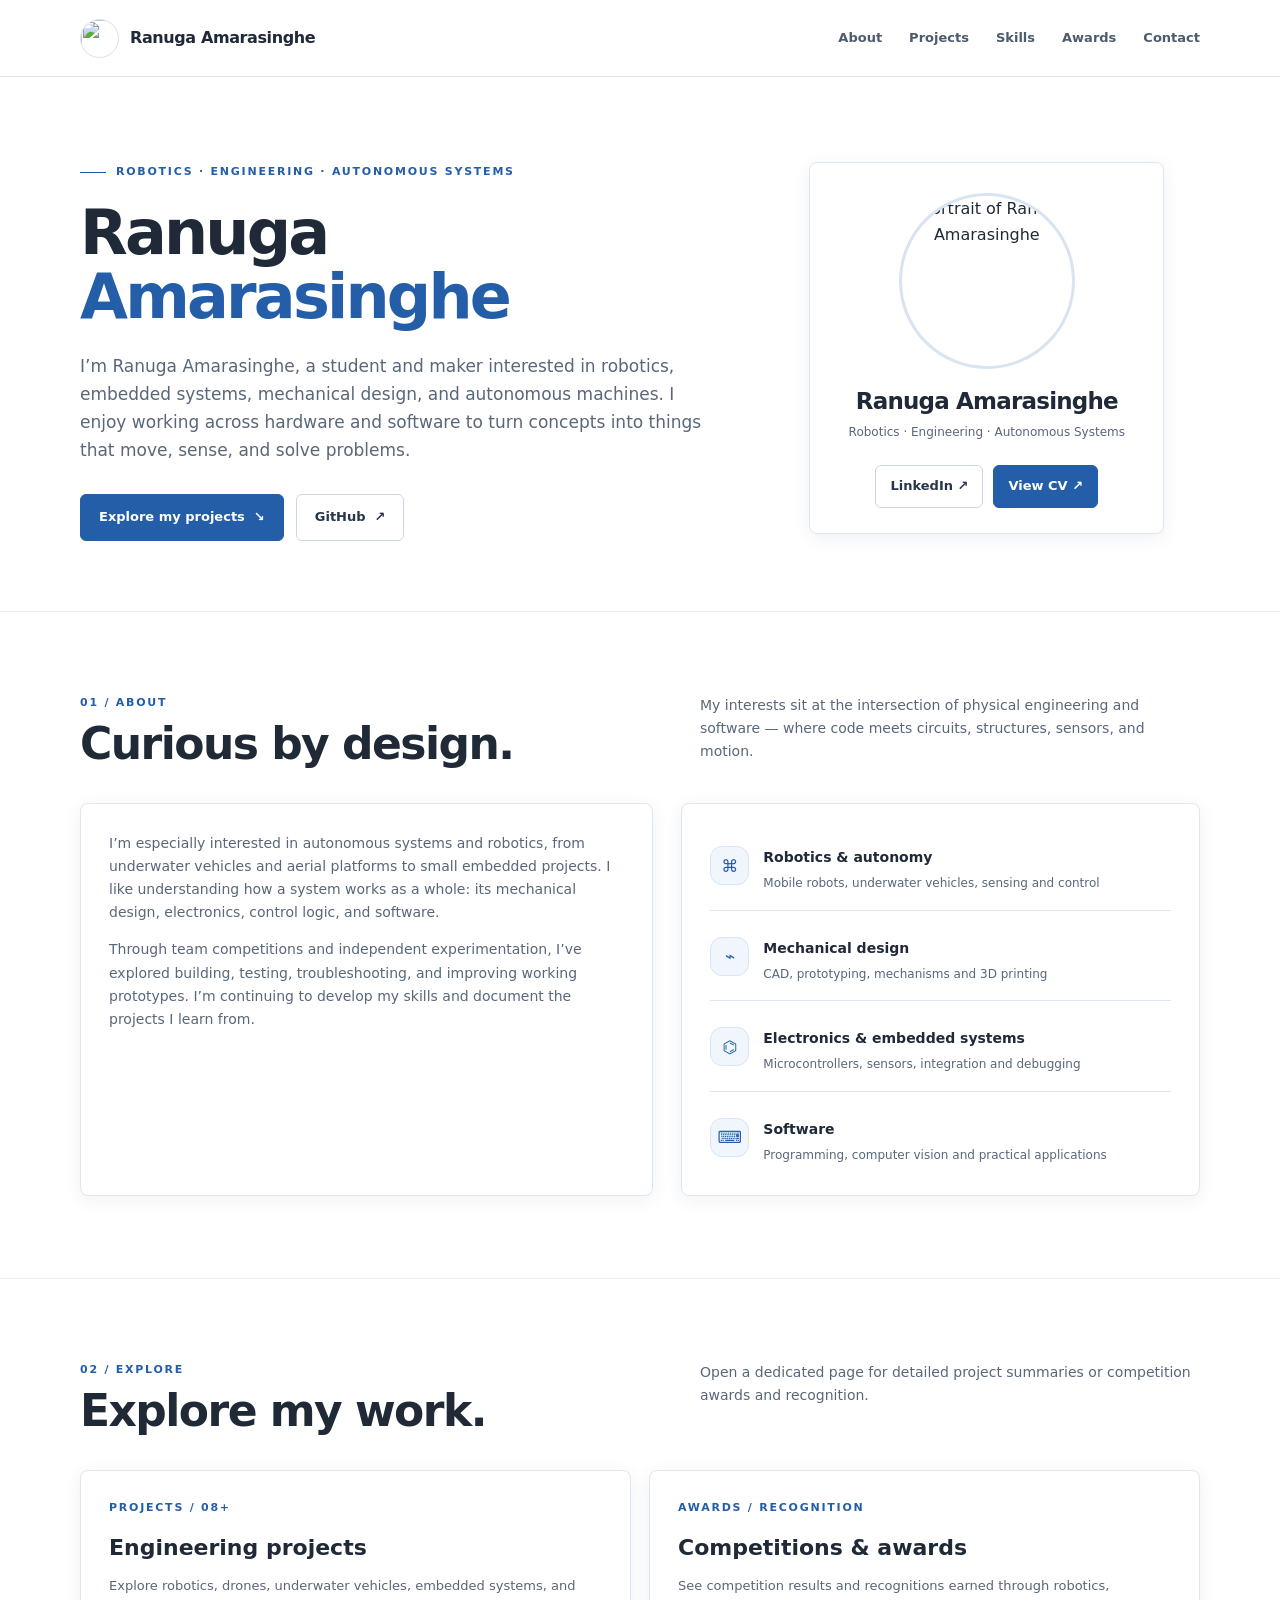
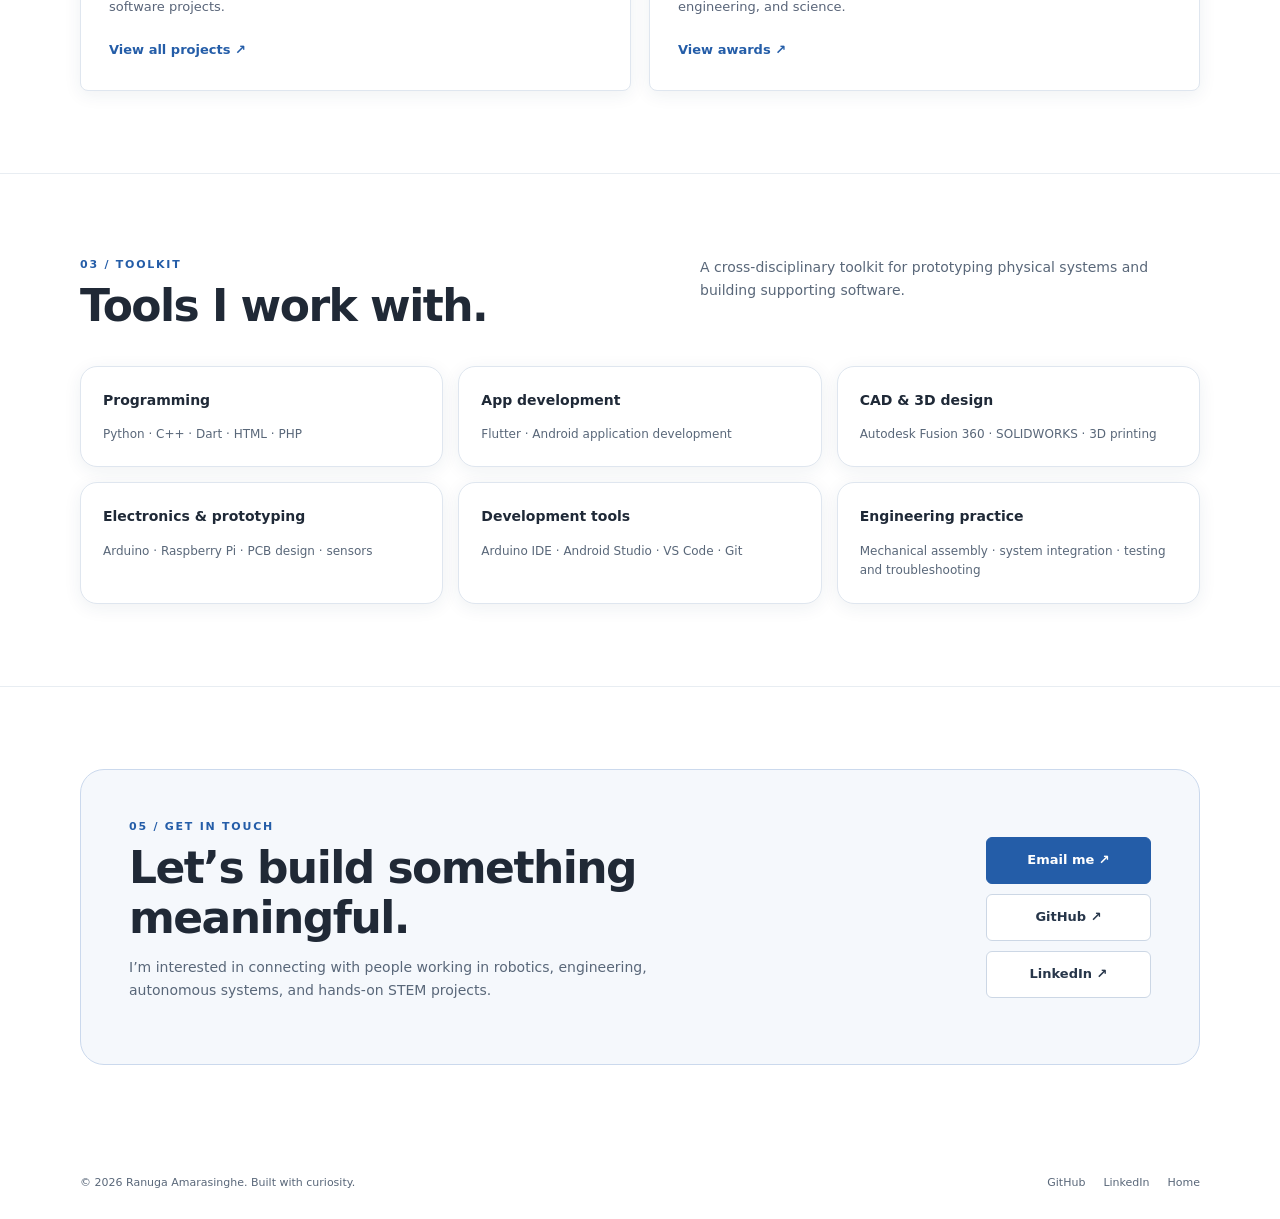
==== index.html @ 6c0a8458 "Add files via upload" ====
<!DOCTYPE html>
<html lang="en">
<head>
  <meta charset="UTF-8" />
  <meta name="viewport" content="width=device-width, initial-scale=1.0" />
  <meta name="theme-color" content="#07111f" />
  <meta name="description" content="Ranuga Amarasinghe — robotics, engineering, and autonomous systems projects." />
  <title>Ranuga Amarasinghe | Robotics & Engineering</title>
  <style>
    :root {
      --bg: #07111f;
      --bg-soft: #0b1728;
      --panel: rgba(15, 30, 49, .78);
      --panel-solid: #0e1c2f;
      --text: #eef5ff;
      --muted: #a6b7cc;
      --line: rgba(173, 203, 232, .15);
      --accent: #54e1c1;
      --accent-2: #83b7ff;
      --max: 1120px;
      --radius: 22px;
      --shadow: 0 22px 70px rgba(0,0,0,.24);
    }
    * { box-sizing: border-box; }
    html { scroll-behavior: smooth; scroll-padding-top: 88px; }
    body {
      margin: 0; color: var(--text); background:
        radial-gradient(ellipse at 82% 5%, rgba(45, 129, 151, .17), transparent 36rem),
        radial-gradient(ellipse at 4% 28%, rgba(53, 93, 161, .13), transparent 32rem), var(--bg);
      font-family: Inter, ui-sans-serif, system-ui, -apple-system, BlinkMacSystemFont, "Segoe UI", sans-serif;
      line-height: 1.65; -webkit-font-smoothing: antialiased;
    }
    a { color: inherit; text-decoration: none; }
    button { font: inherit; }
    .container { width: min(var(--max), calc(100% - 40px)); margin-inline: auto; }
    .skip-link { position: absolute; left: -999px; top: 10px; z-index: 100; background: var(--accent); color: #04121a; padding: 10px 14px; border-radius: 8px; }
    .skip-link:focus { left: 10px; }
    .site-header { position: sticky; top: 0; z-index: 50; background: rgba(7, 17, 31, .82); backdrop-filter: blur(18px); border-bottom: 1px solid var(--line); }
    .nav { min-height: 76px; display: flex; align-items: center; justify-content: space-between; gap: 24px; }
    .brand { display: inline-flex; align-items: center; gap: 11px; font-weight: 760; letter-spacing: -.025em; white-space: nowrap; }
    .brand-mark { display: grid; place-items: center; width: 39px; height: 39px; border: 1px solid rgba(84,225,193,.55); border-radius: 12px; color: var(--accent); font-size: 13px; letter-spacing: -.06em; background: rgba(84,225,193,.07); }
    .brand-photo { width: 39px; height: 39px; object-fit: cover; border-radius: 50%; border: 1px solid rgba(84,225,193,.55); }
    .nav-links { display: flex; align-items: center; gap: 27px; color: var(--muted); font-size: 13px; font-weight: 650; }
    .nav-links a { transition: color .2s ease; }
    .nav-links a:hover, .nav-links a:focus-visible { color: var(--accent); }
    .nav-toggle { display: none; color: var(--text); background: transparent; border: 1px solid var(--line); border-radius: 10px; padding: 8px 11px; cursor: pointer; }
    .hero { padding: 100px 0 82px; min-height: 590px; display: flex; align-items: center; }
    .hero-grid { display: grid; grid-template-columns: minmax(0, 1.2fr) minmax(280px, .8fr); gap: 70px; align-items: center; }
    .eyebrow { display: inline-flex; align-items: center; gap: 10px; color: var(--accent); text-transform: uppercase; letter-spacing: .16em; font-size: 11px; font-weight: 800; }
    .eyebrow::before { content: ""; width: 26px; height: 1px; background: currentColor; }
    h1 { margin: 19px 0 22px; max-width: 760px; font-size: clamp(42px, 6.2vw, 76px); line-height: 1.04; letter-spacing: -.065em; font-weight: 790; }
    .gradient-text { color: var(--accent); }
    .hero-copy { max-width: 630px; color: var(--muted); font-size: clamp(16px, 1.7vw, 19px); }
    .hero-actions { display: flex; flex-wrap: wrap; gap: 12px; margin-top: 30px; }
    .button { display: inline-flex; align-items: center; justify-content: center; gap: 9px; min-height: 47px; padding: 0 18px; border-radius: 12px; border: 1px solid var(--line); font-size: 13px; font-weight: 750; transition: transform .2s ease, border-color .2s ease, background .2s ease; }
    .button:hover { transform: translateY(-2px); border-color: rgba(84,225,193,.6); }
    .button-primary { color: #04151a; background: var(--accent); border-color: var(--accent); }
    .button-secondary { background: rgba(255,255,255,.025); color: var(--text); }
    .hero-visual { position: relative; min-height: 350px; display: grid; place-items: center; }
    .orbital { position: relative; width: min(100%, 355px); aspect-ratio: 1; border-radius: 50%; border: 1px solid rgba(131,183,255,.24); background: radial-gradient(circle at center, rgba(84,225,193,.12), rgba(12,28,46,.3) 52%, transparent 70%); }
    .orbital::before, .orbital::after { content: ""; position: absolute; inset: 12%; border: 1px dashed rgba(84,225,193,.28); border-radius: 50%; transform: rotate(-32deg) scaleX(.68); }
    .orbital::after { inset: 2%; transform: rotate(54deg) scaleX(.72); border-color: rgba(131,183,255,.25); }
    .orbital-core { position: absolute; inset: 27%; display: grid; place-items: center; border: 1px solid rgba(84,225,193,.45); border-radius: 28%; transform: rotate(45deg); background: linear-gradient(145deg, rgba(84,225,193,.13), rgba(131,183,255,.08)); box-shadow: 0 0 70px rgba(84,225,193,.1), inset 0 0 35px rgba(84,225,193,.06); }
    .orbital-core span { transform: rotate(-45deg); color: var(--accent); font-size: clamp(42px, 5vw, 64px); font-weight: 850; letter-spacing: -.09em; }
    .orbit-dot { position: absolute; width: 10px; height: 10px; border-radius: 50%; background: var(--accent); box-shadow: 0 0 18px rgba(84,225,193,.8); }
    .dot-one { top: 17%; right: 20%; } .dot-two { bottom: 19%; left: 13%; width: 7px; height: 7px; background: var(--accent-2); }
    .visual-label { position: absolute; bottom: 0; right: 0; padding: 12px 15px; border: 1px solid var(--line); border-radius: 14px; background: rgba(10,24,40,.88); color: var(--muted); font-size: 11px; letter-spacing: .09em; text-transform: uppercase; }
    .visual-label strong { color: var(--text); display: block; font-size: 13px; letter-spacing: 0; text-transform: none; }
    .section { padding: 82px 0; border-top: 1px solid var(--line); }
    .section-heading { display: flex; justify-content: space-between; align-items: end; gap: 28px; margin-bottom: 35px; }
    .section-kicker { color: var(--accent); text-transform: uppercase; font-size: 11px; font-weight: 800; letter-spacing: .16em; }
    h2 { margin: 7px 0 0; font-size: clamp(30px, 4vw, 44px); line-height: 1.12; letter-spacing: -.045em; }
    .section-intro { max-width: 500px; margin: 0; color: var(--muted); font-size: 14px; }
    .about-grid { display: grid; grid-template-columns: 1.05fr .95fr; gap: 28px; }
    .panel { padding: 28px; border: 1px solid var(--line); border-radius: var(--radius); background: linear-gradient(145deg, rgba(18,35,56,.83), rgba(10,23,39,.72)); box-shadow: var(--shadow); }
    .panel p { margin: 0 0 14px; color: var(--muted); font-size: 14px; }
    .panel p:last-child { margin-bottom: 0; }
    .focus-list { display: grid; gap: 12px; }
    .focus-item { display: flex; gap: 14px; align-items: flex-start; padding: 14px 0; border-bottom: 1px solid var(--line); }
    .focus-item:last-child { border-bottom: 0; padding-bottom: 0; }
    .focus-icon { display: grid; place-items: center; flex: 0 0 39px; height: 39px; border-radius: 12px; background: rgba(84,225,193,.09); border: 1px solid rgba(84,225,193,.2); color: var(--accent); font-size: 17px; }
    .focus-item strong { display: block; font-size: 14px; }
    .focus-item span { color: var(--muted); font-size: 12px; }
    .project-grid { display: grid; grid-template-columns: repeat(2, minmax(0, 1fr)); gap: 18px; }
    .project-card { min-height: 255px; display: flex; flex-direction: column; padding: 25px; border: 1px solid var(--line); border-radius: 19px; background: linear-gradient(145deg, rgba(17,34,54,.9), rgba(10,22,37,.8)); transition: transform .22s ease, border-color .22s ease; }
    .project-card:hover { transform: translateY(-4px); border-color: rgba(84,225,193,.42); }
    .project-top { display: flex; justify-content: space-between; gap: 12px; align-items: center; margin-bottom: 22px; }
    .project-index { color: var(--accent); font: 700 11px ui-monospace, SFMono-Regular, Consolas, monospace; letter-spacing: .08em; }
    .project-type { padding: 5px 9px; border-radius: 999px; color: var(--muted); background: rgba(255,255,255,.04); border: 1px solid var(--line); font-size: 10px; }
    .project-card h3 { margin: 0 0 9px; font-size: 19px; letter-spacing: -.025em; }
    .project-card p { margin: 0; color: var(--muted); font-size: 13px; }
    .tags { display: flex; flex-wrap: wrap; gap: 7px; margin-top: auto; padding-top: 20px; }
    .tag { padding: 5px 8px; border-radius: 7px; border: 1px solid rgba(131,183,255,.16); color: #b9d5f7; background: rgba(131,183,255,.05); font-size: 10px; }
    .note { margin-top: 20px; color: var(--muted); font-size: 12px; }
    .skills-grid { display: grid; grid-template-columns: repeat(3, minmax(0, 1fr)); gap: 15px; }
    .skill-card { padding: 22px; border: 1px solid var(--line); border-radius: 17px; background: rgba(13,28,46,.65); }
    .skill-card h3 { margin: 0 0 13px; font-size: 14px; }
    .skill-card p { margin: 0; color: var(--muted); font-size: 12px; }
    .milestone-grid { display: grid; grid-template-columns: repeat(2, minmax(0, 1fr)); gap: 14px; }
    .milestone { padding: 20px 22px; border-left: 2px solid var(--accent); border-radius: 0 13px 13px 0; background: rgba(14,29,47,.75); }
    .milestone strong { display: block; font-size: 14px; }
    .milestone span { display: block; margin-top: 5px; color: var(--muted); font-size: 12px; }
    .contact-panel { display: flex; justify-content: space-between; align-items: center; gap: 35px; padding: clamp(26px, 5vw, 48px); border: 1px solid rgba(84,225,193,.28); border-radius: 24px; background: radial-gradient(ellipse at 100% 0%, rgba(84,225,193,.12), transparent 55%), rgba(13,29,47,.8); }
    .contact-panel h2 { max-width: 560px; }
    .contact-panel p { color: var(--muted); max-width: 530px; font-size: 14px; }
    .contact-actions { display: flex; flex-direction: column; gap: 10px; min-width: 165px; }
    footer { padding: 27px 0; color: var(--muted); font-size: 11px; }
    .footer-inner { display: flex; justify-content: space-between; align-items: center; gap: 16px; }
    .footer-links { display: flex; gap: 18px; }
    .footer-links a:hover { color: var(--accent); }
    :focus-visible { outline: 2px solid var(--accent); outline-offset: 4px; }
    @media (max-width: 820px) {
      .hero { padding: 70px 0 60px; }
      .hero-grid { grid-template-columns: 1fr; gap: 30px; }
      .hero-visual { min-height: 290px; }
      .profile-card { width: min(100%, 355px); }
      .about-grid { grid-template-columns: 1fr; }
      .skills-grid { grid-template-columns: repeat(2, minmax(0, 1fr)); }
      .section-heading { align-items: start; flex-direction: column; }
      .contact-panel { align-items: flex-start; flex-direction: column; }
      .contact-actions { flex-direction: row; flex-wrap: wrap; }
    }
    @media (max-width: 620px) {
      .container { width: min(var(--max), calc(100% - 30px)); }
      .nav { min-height: 68px; }
      .nav-toggle { display: inline-flex; }
      .nav-links { display: none; position: absolute; top: 68px; left: 0; right: 0; padding: 18px 22px 22px; background: #091525; border-bottom: 1px solid var(--line); flex-direction: column; align-items: stretch; gap: 0; }
      .nav-links.open { display: flex; }
      .nav-links a { padding: 12px 0; border-bottom: 1px solid var(--line); }
      .nav-links a:last-child { border-bottom: 0; }
      .hero { min-height: auto; padding: 62px 0 55px; }
      h1 { font-size: clamp(40px, 12vw, 59px); }
      .hero-visual { min-height: 260px; }
      .profile-photo { width: 150px; height: 150px; }
      .section { padding: 61px 0; }
      .project-grid, .milestone-grid, .skills-grid { grid-template-columns: 1fr; }
      .project-card { min-height: 230px; }
      .panel { padding: 22px; }
      .footer-inner { align-items: flex-start; flex-direction: column; }
    }
    @media (prefers-reduced-motion: reduce) { html { scroll-behavior: auto; } *, *::before, *::after { transition-duration: .01ms !important; animation-duration: .01ms !important; } }
  
    .feature-links { display:grid; grid-template-columns:repeat(2,minmax(0,1fr)); gap:18px; }
    .feature-link { display:block; padding:28px; border:1px solid var(--line); border-radius:19px; background:linear-gradient(145deg,rgba(17,34,54,.9),rgba(10,22,37,.8)); transition:transform .2s,border-color .2s; }
    .feature-link:hover { transform:translateY(-4px); border-color:rgba(84,225,193,.5); }
    .feature-link .section-kicker { display:block; margin-bottom:12px; }
    .feature-link h3 { margin:0 0 9px; font-size:22px; } .feature-link p { margin:0 0 18px; color:var(--muted); font-size:13px; }
    .text-link { color:var(--accent); font-size:13px; font-weight:750; }
    @media(max-width:620px) { .feature-links {grid-template-columns:1fr;} }
    .profile-card { width: min(100%, 355px); padding: 30px 26px 25px; text-align: center; border: 1px solid var(--line); border-radius: 26px; background: linear-gradient(145deg, rgba(17,34,54,.92), rgba(10,22,37,.86)); box-shadow: var(--shadow); }
    .profile-photo { display: block; width: 176px; height: 176px; margin: 0 auto 20px; border-radius: 50%; object-fit: cover; object-position: center; border: 3px solid rgba(84,225,193,.75); box-shadow: 0 0 0 8px rgba(84,225,193,.07), 0 15px 40px rgba(0,0,0,.25); }
    .profile-card h2 { margin: 0; font-size: 23px; letter-spacing: -.035em; }
    .profile-role { margin: 8px 0 22px; color: var(--muted); font-size: 12px; }
    .profile-links { display: flex; flex-wrap: wrap; justify-content: center; gap: 10px; }
    .profile-links .button { min-height: 43px; padding: 0 14px; }
    .profile-hint { margin: 17px 0 0; color: var(--muted); font-size: 10px; }
  
    /* Clean academic portfolio styling */
    :root { --bg:#ffffff; --bg-soft:#f7f9fc; --panel:#ffffff; --panel-solid:#ffffff; --text:#202936; --muted:#596579; --line:#e2e7ee; --accent:#1769aa; --accent-2:#3978b8; --radius:8px; --shadow:0 5px 22px rgba(24,42,66,.06); }
    body { background:#fff; color:var(--text); }
    .site-header { background:rgba(255,255,255,.96); border-bottom:1px solid #e7ebf0; backdrop-filter:blur(10px); }
    .brand { color:#172333; }
    .brand-photo { border:1px solid #d5dce5; }
    .nav-links { color:#465266; }
    .nav-links a:hover,.nav-links a:focus-visible { color:var(--accent); }
    .nav-toggle { color:var(--text); border-color:var(--line); }
    .hero { min-height:0; padding:78px 0 70px; }
    .hero-grid { gap:54px; }
    .eyebrow,.section-kicker { color:var(--accent); }
    h1 { font-size:clamp(38px,5.2vw,62px); letter-spacing:-.045em; font-weight:760; }
    .gradient-text { color:#1769aa; }
    .hero-copy { color:#4f5d70; font-size:17px; }
    .button { border-radius:5px; font-weight:650; }
    .button-primary { background:#1769aa; color:#fff; border-color:#1769aa; }
    .button-secondary { color:#253348; background:#fff; border-color:#d5dce5; }
    .button:hover { border-color:#1769aa; }
    .profile-card { background:#fff; border:1px solid #e0e6ee; border-radius:8px; box-shadow:0 8px 30px rgba(24,42,66,.08); }
    .profile-photo { border:3px solid #e5edf5; box-shadow:none; }
    .profile-card h2 { color:#202936; }
    .profile-role,.profile-hint { color:#596579; }
    .section { border-top:1px solid #e8edf2; }
    .section-heading { align-items:flex-start; }
    h2 { color:#202936; letter-spacing:-.035em; }
    .section-intro,.panel p { color:#596579; }
    .panel,.feature-link { background:#fff; border:1px solid #e1e7ef; border-radius:8px; box-shadow:none; }
    .focus-item { border-color:#e8edf2; }
    .feature-link:hover { border-color:#8eb4d8; }
    .feature-link h3 { color:#202936; }
    .feature-link p { color:#596579; }
    .text-link { color:#1769aa; }
    .award-item { background:#f8fafc; border-left-color:#1769aa; border-radius:0 6px 6px 0; }
    .award-item h3 { color:#202936; }
    .award-item p { color:#596579; }
    .site-footer, footer { color:#596579; }
    @media(max-width:760px) { .hero { padding:55px 0 48px; } .hero-grid { gap:30px; } }

      /* Unified colour palette: white, slate, and restrained academic blue */
    :root {
      --bg: #ffffff; --bg-soft: #f5f8fc; --panel: #ffffff; --panel-solid: #ffffff;
      --text: #1f2937; --muted: #596779; --line: #dfe6ef;
      --accent: #245da8; --accent-2: #6b8fc7; --radius: 10px;
      --shadow: 0 4px 18px rgba(27, 54, 91, 0.07);
    }
    body { background: #ffffff; color: var(--text); }
    .site-header { background: rgba(255,255,255,.97); border-bottom: 1px solid var(--line); }
    .brand, .profile-card h2 { color: #1f2937; }
    .brand-mark { color: var(--accent); border-color: #b9cce7; background: #f2f6fc; }
    .brand-photo { border-color: #d7e1ef; }
    .nav-links { color: #4d5b6e; }
    .nav-links a:hover, .nav-links a:focus-visible, .footer-links a:hover, .text-link { color: var(--accent); }
    .nav-toggle { color: var(--text); border-color: var(--line); }
    .eyebrow, .section-kicker, .project-index { color: var(--accent); }
    .gradient-text { color: var(--accent); }
    .hero-copy, .section-intro, .panel p, .project-card p, .skill-card p, .milestone span, .contact-panel p, .profile-role, .profile-hint, footer, .note { color: var(--muted); }
    .button { border-radius: 6px; }
    .button-primary { color: #fff; background: var(--accent); border-color: var(--accent); }
    .button-secondary { color: #27364a; background: #fff; border-color: #ccd7e5; }
    .button:hover { border-color: var(--accent); }
    .panel, .project-card, .feature-link, .profile-card, .skill-card { background: #fff; border-color: var(--line); box-shadow: var(--shadow); }
    .project-card:hover, .feature-link:hover { border-color: #9eb8dc; }
    .project-type { color: #4f5f73; background: #f5f8fc; border-color: #dfe6ef; }
    .tag { color: #315b91; background: #f1f6fd; border-color: #d8e5f5; }
    .focus-icon { color: var(--accent); background: #f1f6fd; border-color: #d8e5f5; }
    .focus-item { border-color: var(--line); }
    .milestone { border-left-color: var(--accent); background: #f5f8fc; }
    .contact-panel { border-color: #cbd9ed; background: #f5f8fc; }
    .orbital { border-color: #d5e0ef; background: radial-gradient(circle at center, #eaf1fb, #f8fafd 56%, transparent 72%); }
    .orbital::before { border-color: #b9cce7; }
    .orbital::after { border-color: #d0dced; }
    .orbital-core { border-color: #9fb9df; background: linear-gradient(145deg, #e5eefb, #f5f8fd); box-shadow: 0 0 35px rgba(36,93,168,.08), inset 0 0 20px rgba(36,93,168,.04); }
    .orbital-core span { color: var(--accent); }
    .orbit-dot { background: var(--accent); box-shadow: 0 0 12px rgba(36,93,168,.25); }
    .dot-two { background: var(--accent-2); }
    .visual-label { background: #fff; color: var(--muted); border-color: var(--line); box-shadow: var(--shadow); }
    .visual-label strong { color: var(--text); }
    .profile-photo { border-color: #d9e4f2; box-shadow: none; }
    :focus-visible { outline-color: var(--accent); }
    @media (max-width: 620px) { .nav-links { background: #fff; border-bottom-color: var(--line); } }

  </style>
</head>
<body>
  <a class="skip-link" href="#main">Skip to content</a>
  <header class="site-header"><nav class="nav container" aria-label="Main navigation">
    <a class="brand" href="index.html" aria-label="Ranuga Amarasinghe home"><img class="brand-photo" src="assets/profile-placeholder.svg" alt="" /><span>Ranuga Amarasinghe</span></a>
    <button class="nav-toggle" id="navToggle" aria-expanded="false" aria-controls="navLinks" aria-label="Toggle navigation">Menu</button>
    <div class="nav-links" id="navLinks"><a href="index.html#about">About</a><a href="projects.html">Projects</a><a href="index.html#skills">Skills</a><a href="awards.html">Awards</a><a href="index.html#contact">Contact</a></div>
  </nav></header>

  <main id="main">
    <section class="hero" id="home">
      <div class="container hero-grid">
        <div>
          <div class="eyebrow">Robotics · Engineering · Autonomous Systems</div>
          <h1>Ranuga <span class="gradient-text">Amarasinghe</span></h1>
          <p class="hero-copy">I’m Ranuga Amarasinghe, a student and maker interested in robotics, embedded systems, mechanical design, and autonomous machines. I enjoy working across hardware and software to turn concepts into things that move, sense, and solve problems.</p>
          <div class="hero-actions">
            <a class="button button-primary" href="projects.html">Explore my projects <span aria-hidden="true">↘</span></a>
            <a class="button button-secondary" href="https://github.com/ranuga-amarasinghe" target="_blank" rel="noopener noreferrer">GitHub <span aria-hidden="true">↗</span></a>
          </div>
        </div>
        <div class="hero-visual">
          <div class="profile-card">
            <img class="profile-photo" src="assets/profile-placeholder.svg" alt="Portrait of Ranuga Amarasinghe" />
            <h2>Ranuga Amarasinghe</h2>
            <p class="profile-role">Robotics · Engineering · Autonomous Systems</p>
            <div class="profile-links">
              <a class="button button-secondary" href="https://www.linkedin.com/in/ranuga-amarasinghe/" target="_blank" rel="noopener noreferrer">LinkedIn ↗</a>
              <a class="button button-primary" href="assets/cv.pdf" target="_blank" rel="noopener noreferrer">View CV ↗</a>
            </div>
            
          </div>
        </div>
      </div>
    </section>

    <section class="section" id="about">
      <div class="container">
        <div class="section-heading"><div><div class="section-kicker">01 / About</div><h2>Curious by design.</h2></div><p class="section-intro">My interests sit at the intersection of physical engineering and software — where code meets circuits, structures, sensors, and motion.</p></div>
        <div class="about-grid">
          <div class="panel">
            <p>I’m especially interested in autonomous systems and robotics, from underwater vehicles and aerial platforms to small embedded projects. I like understanding how a system works as a whole: its mechanical design, electronics, control logic, and software.</p>
            <p>Through team competitions and independent experimentation, I’ve explored building, testing, troubleshooting, and improving working prototypes. I’m continuing to develop my skills and document the projects I learn from.</p>
          </div>
          <div class="panel focus-list">
            <div class="focus-item"><div class="focus-icon" aria-hidden="true">⌘</div><div><strong>Robotics & autonomy</strong><span>Mobile robots, underwater vehicles, sensing and control</span></div></div>
            <div class="focus-item"><div class="focus-icon" aria-hidden="true">⌁</div><div><strong>Mechanical design</strong><span>CAD, prototyping, mechanisms and 3D printing</span></div></div>
            <div class="focus-item"><div class="focus-icon" aria-hidden="true">⌬</div><div><strong>Electronics & embedded systems</strong><span>Microcontrollers, sensors, integration and debugging</span></div></div>
            <div class="focus-item"><div class="focus-icon" aria-hidden="true">⌨</div><div><strong>Software</strong><span>Programming, computer vision and practical applications</span></div></div>
          </div>
        </div>
      </div>
    </section>

    <section class="section" id="explore"><div class="container"><div class="section-heading"><div><div class="section-kicker">02 / Explore</div><h2>Explore my work.</h2></div><p class="section-intro">Open a dedicated page for detailed project summaries or competition awards and recognition.</p></div><div class="feature-links"><a class="feature-link" href="projects.html"><span class="section-kicker">Projects / 08+</span><h3>Engineering projects</h3><p>Explore robotics, drones, underwater vehicles, embedded systems, and software projects.</p><span class="text-link">View all projects ↗</span></a><a class="feature-link" href="awards.html"><span class="section-kicker">Awards / Recognition</span><h3>Competitions & awards</h3><p>See competition results and recognitions earned through robotics, engineering, and science.</p><span class="text-link">View awards ↗</span></a></div></div></section>

    <section class="section" id="skills">
      <div class="container">
        <div class="section-heading"><div><div class="section-kicker">03 / Toolkit</div><h2>Tools I work with.</h2></div><p class="section-intro">A cross-disciplinary toolkit for prototyping physical systems and building supporting software.</p></div>
        <div class="skills-grid">
          <div class="skill-card"><h3>Programming</h3><p>Python · C++ · Dart · HTML · PHP</p></div>
          <div class="skill-card"><h3>App development</h3><p>Flutter · Android application development</p></div>
          <div class="skill-card"><h3>CAD & 3D design</h3><p>Autodesk Fusion 360 · SOLIDWORKS · 3D printing</p></div>
          <div class="skill-card"><h3>Electronics & prototyping</h3><p>Arduino · Raspberry Pi · PCB design · sensors</p></div>
          <div class="skill-card"><h3>Development tools</h3><p>Arduino IDE · Android Studio · VS Code · Git</p></div>
          <div class="skill-card"><h3>Engineering practice</h3><p>Mechanical assembly · system integration · testing and troubleshooting</p></div>
        </div>
      </div>
    </section>



    <section class="section" id="contact">
      <div class="container">
        <div class="contact-panel">
          <div><div class="section-kicker">05 / Get in touch</div><h2>Let’s build something meaningful.</h2><p>I’m interested in connecting with people working in robotics, engineering, autonomous systems, and hands-on STEM projects.</p></div>
          <div class="contact-actions"><a class="button button-primary" href="mailto:ranurobotics@gmail.com">Email me ↗</a><a class="button button-secondary" href="https://github.com/ranuga-amarasinghe" target="_blank" rel="noopener noreferrer">GitHub ↗</a><a class="button button-secondary" href="https://www.linkedin.com/in/ranuga-amarasinghe/" target="_blank" rel="noopener noreferrer">LinkedIn ↗</a></div>
        </div>
      </div>
    </section>
  </main>

  <footer><div class="container footer-inner"><span>© <span id="year"></span> Ranuga Amarasinghe. Built with curiosity.</span><div class="footer-links"><a href="https://github.com/ranuga-amarasinghe" target="_blank" rel="noopener noreferrer">GitHub</a><a href="https://www.linkedin.com/in/ranuga-amarasinghe/" target="_blank" rel="noopener noreferrer">LinkedIn</a><a href="index.html">Home</a></div></div></footer>
  <script>
    const navToggle = document.getElementById('navToggle');
    const navLinks = document.getElementById('navLinks');
    navToggle.addEventListener('click', () => { const isOpen = navLinks.classList.toggle('open'); navToggle.setAttribute('aria-expanded', String(isOpen)); navToggle.textContent = isOpen ? 'Close' : 'Menu'; });
    navLinks.querySelectorAll('a').forEach(link => link.addEventListener('click', () => { navLinks.classList.remove('open'); navToggle.setAttribute('aria-expanded', 'false'); navToggle.textContent = 'Menu'; }));
    document.getElementById('year').textContent = new Date().getFullYear();
  </script>
</body>
</html>
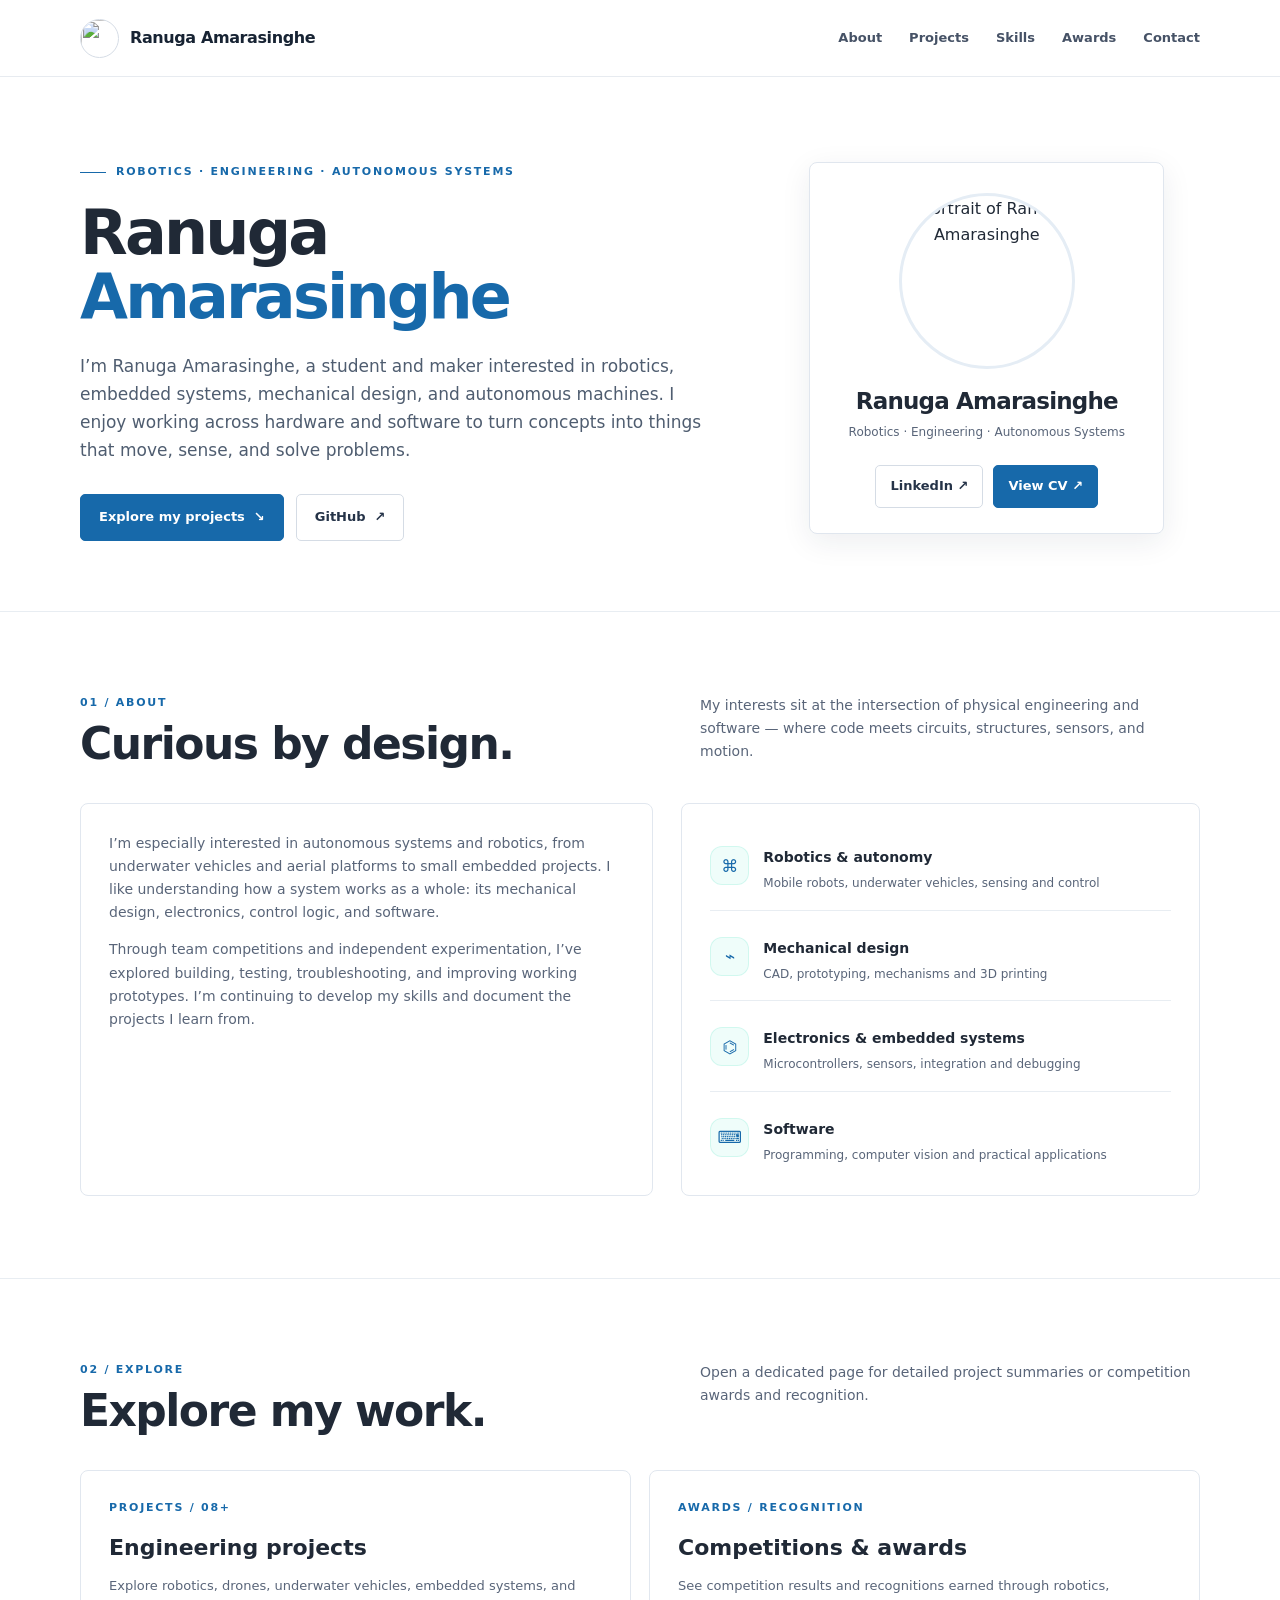
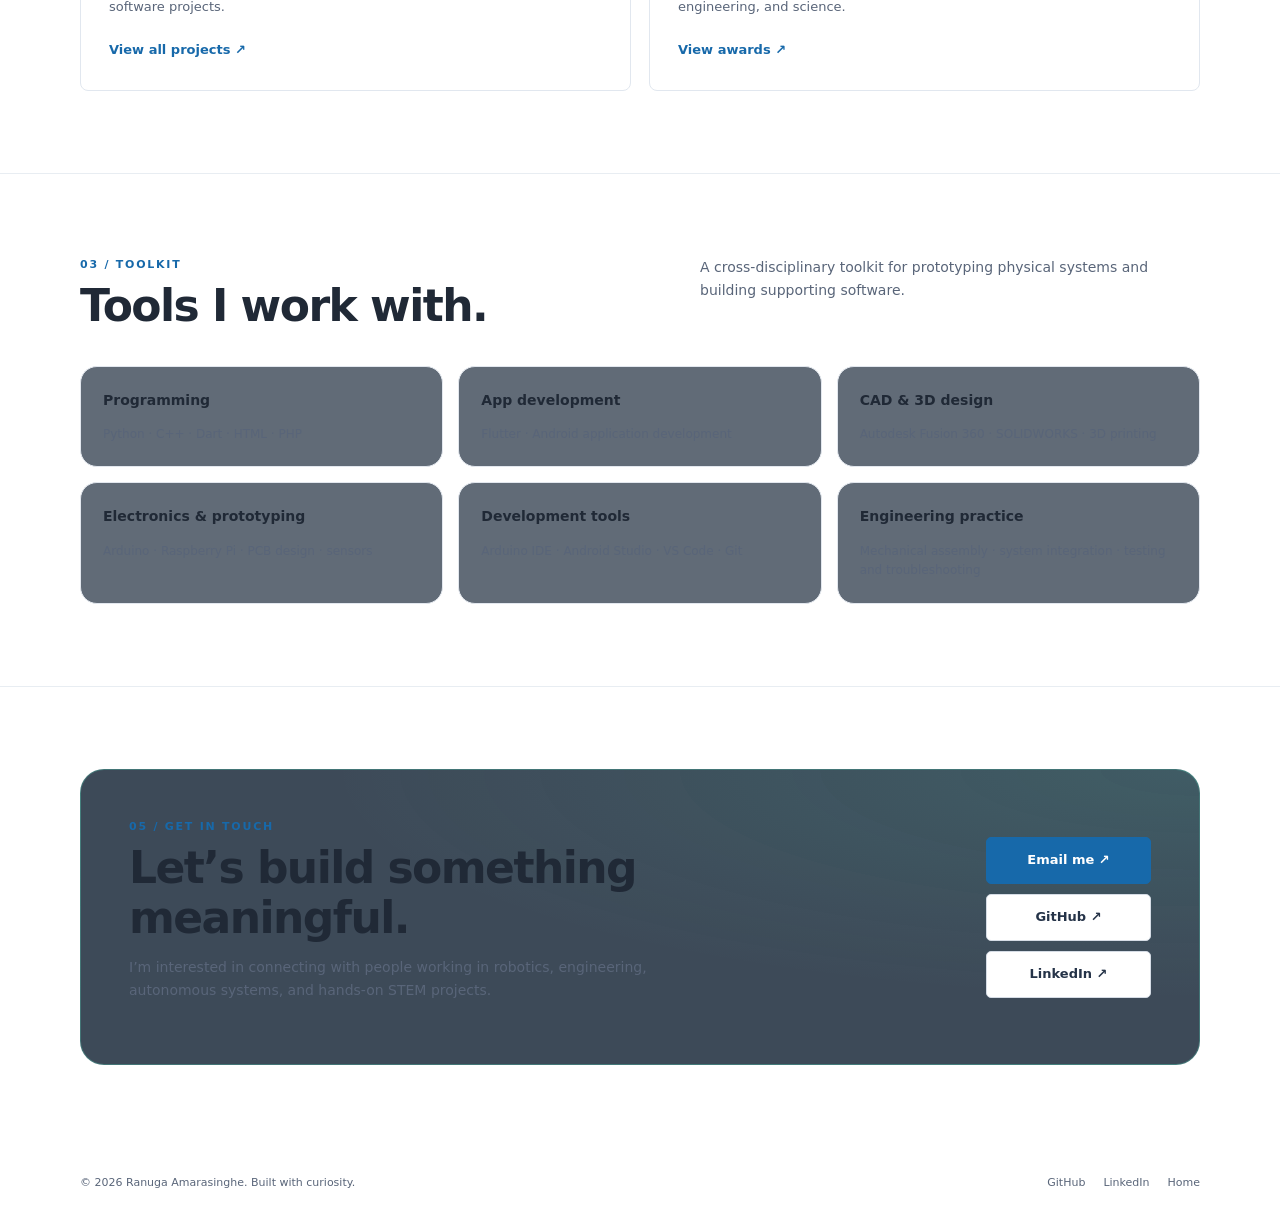
==== commit 8d26cdcb: "Add files via upload" ====
--- a/index.html
+++ b/index.html
@@ -194,50 +194,7 @@
     .site-footer, footer { color:#596579; }
     @media(max-width:760px) { .hero { padding:55px 0 48px; } .hero-grid { gap:30px; } }
 
-      /* Unified colour palette: white, slate, and restrained academic blue */
-    :root {
-      --bg: #ffffff; --bg-soft: #f5f8fc; --panel: #ffffff; --panel-solid: #ffffff;
-      --text: #1f2937; --muted: #596779; --line: #dfe6ef;
-      --accent: #245da8; --accent-2: #6b8fc7; --radius: 10px;
-      --shadow: 0 4px 18px rgba(27, 54, 91, 0.07);
-    }
-    body { background: #ffffff; color: var(--text); }
-    .site-header { background: rgba(255,255,255,.97); border-bottom: 1px solid var(--line); }
-    .brand, .profile-card h2 { color: #1f2937; }
-    .brand-mark { color: var(--accent); border-color: #b9cce7; background: #f2f6fc; }
-    .brand-photo { border-color: #d7e1ef; }
-    .nav-links { color: #4d5b6e; }
-    .nav-links a:hover, .nav-links a:focus-visible, .footer-links a:hover, .text-link { color: var(--accent); }
-    .nav-toggle { color: var(--text); border-color: var(--line); }
-    .eyebrow, .section-kicker, .project-index { color: var(--accent); }
-    .gradient-text { color: var(--accent); }
-    .hero-copy, .section-intro, .panel p, .project-card p, .skill-card p, .milestone span, .contact-panel p, .profile-role, .profile-hint, footer, .note { color: var(--muted); }
-    .button { border-radius: 6px; }
-    .button-primary { color: #fff; background: var(--accent); border-color: var(--accent); }
-    .button-secondary { color: #27364a; background: #fff; border-color: #ccd7e5; }
-    .button:hover { border-color: var(--accent); }
-    .panel, .project-card, .feature-link, .profile-card, .skill-card { background: #fff; border-color: var(--line); box-shadow: var(--shadow); }
-    .project-card:hover, .feature-link:hover { border-color: #9eb8dc; }
-    .project-type { color: #4f5f73; background: #f5f8fc; border-color: #dfe6ef; }
-    .tag { color: #315b91; background: #f1f6fd; border-color: #d8e5f5; }
-    .focus-icon { color: var(--accent); background: #f1f6fd; border-color: #d8e5f5; }
-    .focus-item { border-color: var(--line); }
-    .milestone { border-left-color: var(--accent); background: #f5f8fc; }
-    .contact-panel { border-color: #cbd9ed; background: #f5f8fc; }
-    .orbital { border-color: #d5e0ef; background: radial-gradient(circle at center, #eaf1fb, #f8fafd 56%, transparent 72%); }
-    .orbital::before { border-color: #b9cce7; }
-    .orbital::after { border-color: #d0dced; }
-    .orbital-core { border-color: #9fb9df; background: linear-gradient(145deg, #e5eefb, #f5f8fd); box-shadow: 0 0 35px rgba(36,93,168,.08), inset 0 0 20px rgba(36,93,168,.04); }
-    .orbital-core span { color: var(--accent); }
-    .orbit-dot { background: var(--accent); box-shadow: 0 0 12px rgba(36,93,168,.25); }
-    .dot-two { background: var(--accent-2); }
-    .visual-label { background: #fff; color: var(--muted); border-color: var(--line); box-shadow: var(--shadow); }
-    .visual-label strong { color: var(--text); }
-    .profile-photo { border-color: #d9e4f2; box-shadow: none; }
-    :focus-visible { outline-color: var(--accent); }
-    @media (max-width: 620px) { .nav-links { background: #fff; border-bottom-color: var(--line); } }
-
-  </style>
+      </style>
 </head>
 <body>
   <a class="skip-link" href="#main">Skip to content</a>
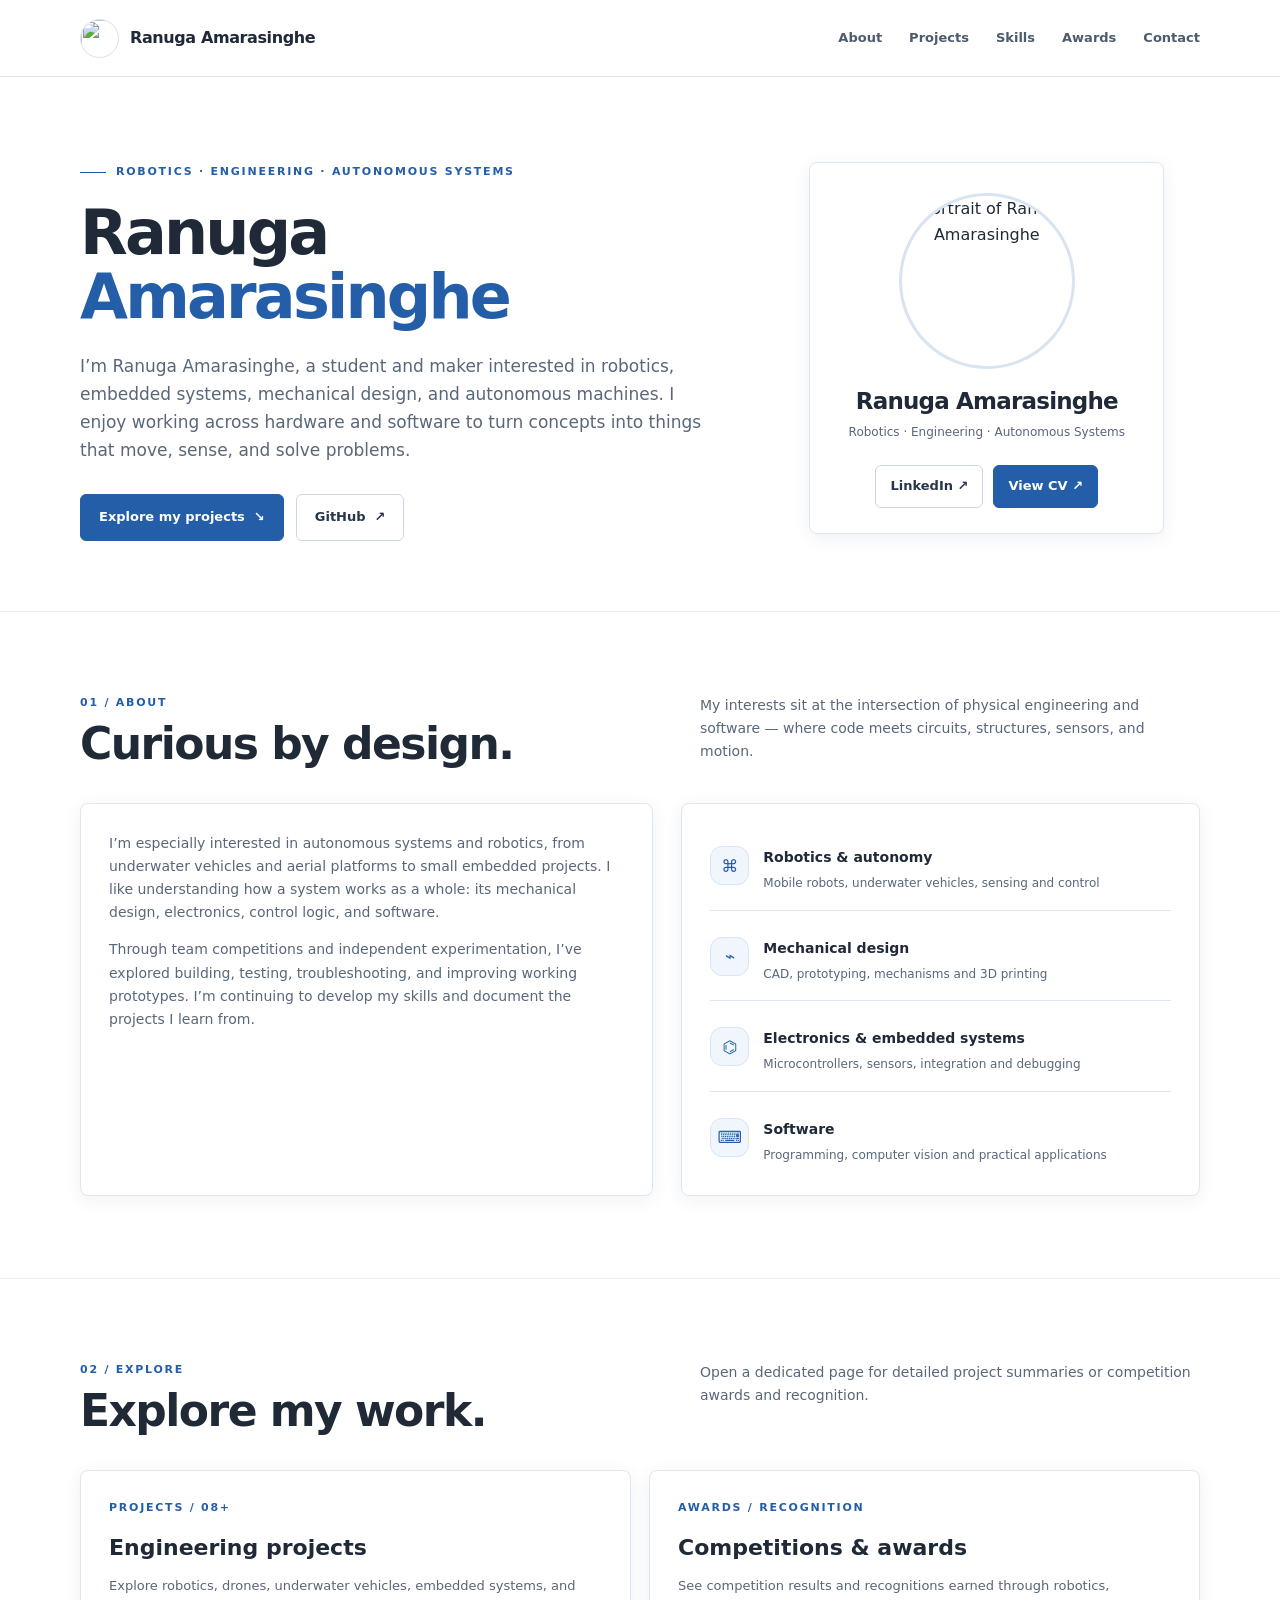
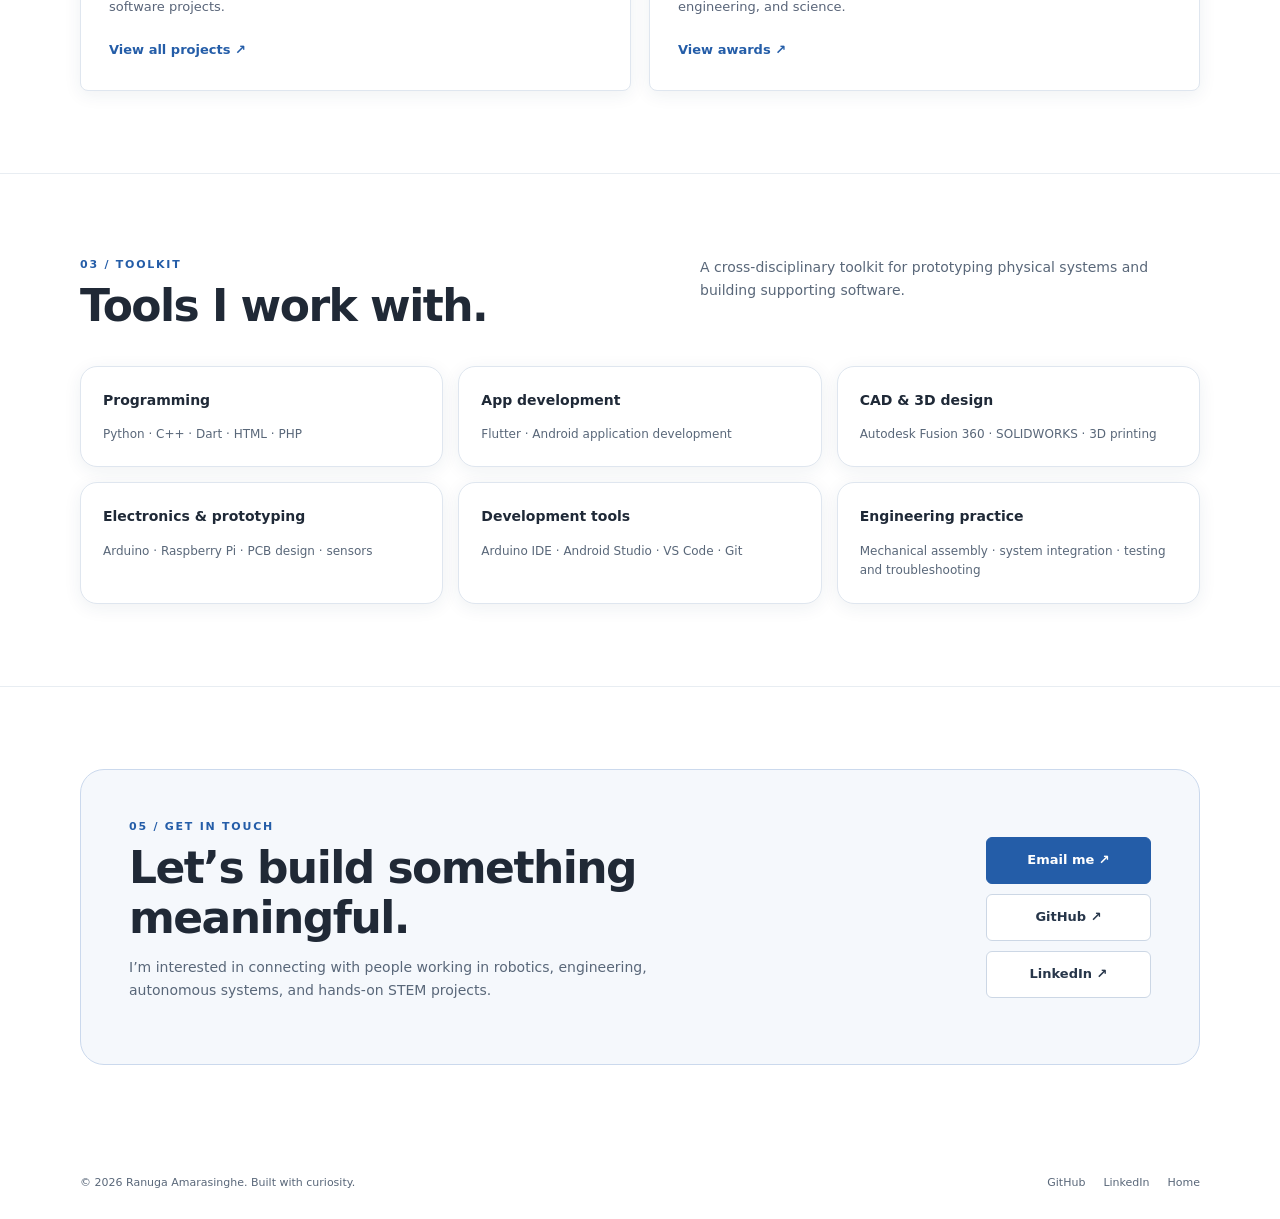
==== commit aa4f1f3f: "Add files via upload" ====
--- a/index.html
+++ b/index.html
@@ -194,7 +194,50 @@
     .site-footer, footer { color:#596579; }
     @media(max-width:760px) { .hero { padding:55px 0 48px; } .hero-grid { gap:30px; } }
 
-      </style>
+      /* Unified colour palette: white, slate, and restrained academic blue */
+    :root {
+      --bg: #ffffff; --bg-soft: #f5f8fc; --panel: #ffffff; --panel-solid: #ffffff;
+      --text: #1f2937; --muted: #596779; --line: #dfe6ef;
+      --accent: #245da8; --accent-2: #6b8fc7; --radius: 10px;
+      --shadow: 0 4px 18px rgba(27, 54, 91, 0.07);
+    }
+    body { background: #ffffff; color: var(--text); }
+    .site-header { background: rgba(255,255,255,.97); border-bottom: 1px solid var(--line); }
+    .brand, .profile-card h2 { color: #1f2937; }
+    .brand-mark { color: var(--accent); border-color: #b9cce7; background: #f2f6fc; }
+    .brand-photo { border-color: #d7e1ef; }
+    .nav-links { color: #4d5b6e; }
+    .nav-links a:hover, .nav-links a:focus-visible, .footer-links a:hover, .text-link { color: var(--accent); }
+    .nav-toggle { color: var(--text); border-color: var(--line); }
+    .eyebrow, .section-kicker, .project-index { color: var(--accent); }
+    .gradient-text { color: var(--accent); }
+    .hero-copy, .section-intro, .panel p, .project-card p, .skill-card p, .milestone span, .contact-panel p, .profile-role, .profile-hint, footer, .note { color: var(--muted); }
+    .button { border-radius: 6px; }
+    .button-primary { color: #fff; background: var(--accent); border-color: var(--accent); }
+    .button-secondary { color: #27364a; background: #fff; border-color: #ccd7e5; }
+    .button:hover { border-color: var(--accent); }
+    .panel, .project-card, .feature-link, .profile-card, .skill-card { background: #fff; border-color: var(--line); box-shadow: var(--shadow); }
+    .project-card:hover, .feature-link:hover { border-color: #9eb8dc; }
+    .project-type { color: #4f5f73; background: #f5f8fc; border-color: #dfe6ef; }
+    .tag { color: #315b91; background: #f1f6fd; border-color: #d8e5f5; }
+    .focus-icon { color: var(--accent); background: #f1f6fd; border-color: #d8e5f5; }
+    .focus-item { border-color: var(--line); }
+    .milestone { border-left-color: var(--accent); background: #f5f8fc; }
+    .contact-panel { border-color: #cbd9ed; background: #f5f8fc; }
+    .orbital { border-color: #d5e0ef; background: radial-gradient(circle at center, #eaf1fb, #f8fafd 56%, transparent 72%); }
+    .orbital::before { border-color: #b9cce7; }
+    .orbital::after { border-color: #d0dced; }
+    .orbital-core { border-color: #9fb9df; background: linear-gradient(145deg, #e5eefb, #f5f8fd); box-shadow: 0 0 35px rgba(36,93,168,.08), inset 0 0 20px rgba(36,93,168,.04); }
+    .orbital-core span { color: var(--accent); }
+    .orbit-dot { background: var(--accent); box-shadow: 0 0 12px rgba(36,93,168,.25); }
+    .dot-two { background: var(--accent-2); }
+    .visual-label { background: #fff; color: var(--muted); border-color: var(--line); box-shadow: var(--shadow); }
+    .visual-label strong { color: var(--text); }
+    .profile-photo { border-color: #d9e4f2; box-shadow: none; }
+    :focus-visible { outline-color: var(--accent); }
+    @media (max-width: 620px) { .nav-links { background: #fff; border-bottom-color: var(--line); } }
+
+  </style>
 </head>
 <body>
   <a class="skip-link" href="#main">Skip to content</a>
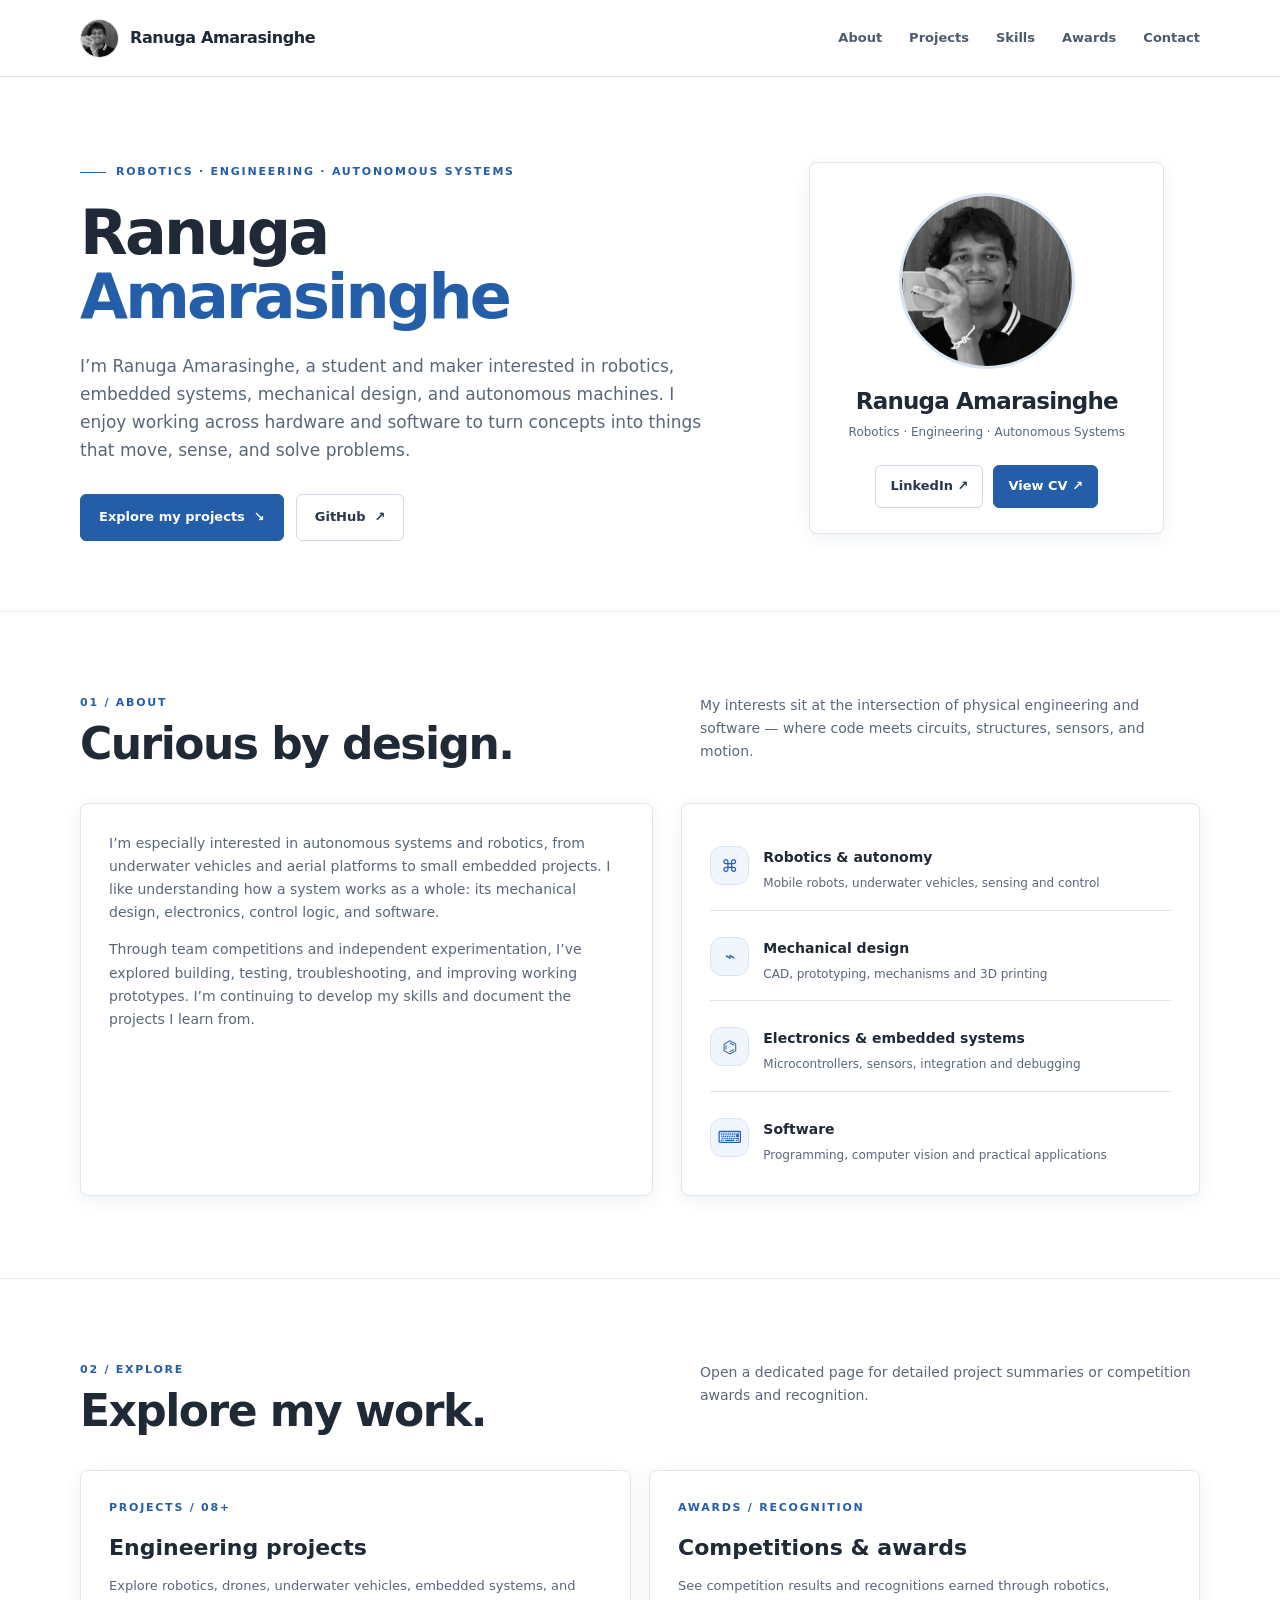
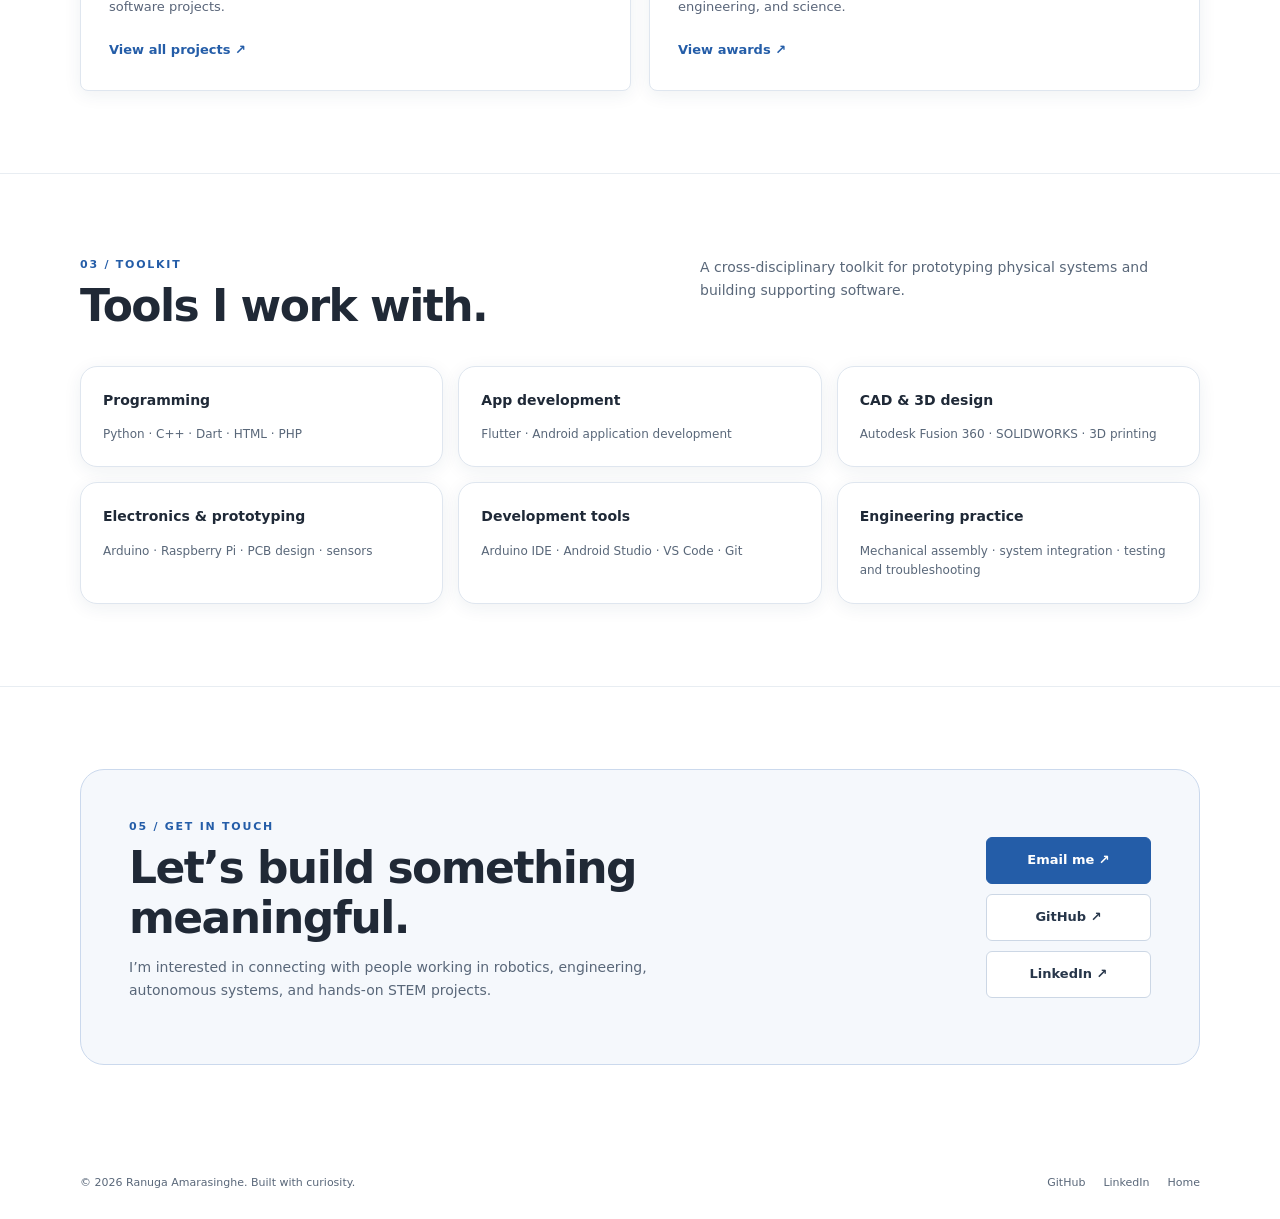
==== commit ceefb29e: "Update index.html" ====
--- a/index.html
+++ b/index.html
@@ -242,7 +242,7 @@
 <body>
   <a class="skip-link" href="#main">Skip to content</a>
   <header class="site-header"><nav class="nav container" aria-label="Main navigation">
-    <a class="brand" href="index.html" aria-label="Ranuga Amarasinghe home"><img class="brand-photo" src="assets/profile-placeholder.svg" alt="" /><span>Ranuga Amarasinghe</span></a>
+    <a class="brand" href="index.html" aria-label="Ranuga Amarasinghe home"><img class="brand-photo" src="assets/profile.jpg" alt="" /><span>Ranuga Amarasinghe</span></a>
     <button class="nav-toggle" id="navToggle" aria-expanded="false" aria-controls="navLinks" aria-label="Toggle navigation">Menu</button>
     <div class="nav-links" id="navLinks"><a href="index.html#about">About</a><a href="projects.html">Projects</a><a href="index.html#skills">Skills</a><a href="awards.html">Awards</a><a href="index.html#contact">Contact</a></div>
   </nav></header>
@@ -261,7 +261,7 @@
         </div>
         <div class="hero-visual">
           <div class="profile-card">
-            <img class="profile-photo" src="assets/profile-placeholder.svg" alt="Portrait of Ranuga Amarasinghe" />
+            <img class="profile-photo" src="assets/profile.jpg" alt="Portrait of Ranuga Amarasinghe" />
             <h2>Ranuga Amarasinghe</h2>
             <p class="profile-role">Robotics · Engineering · Autonomous Systems</p>
             <div class="profile-links">
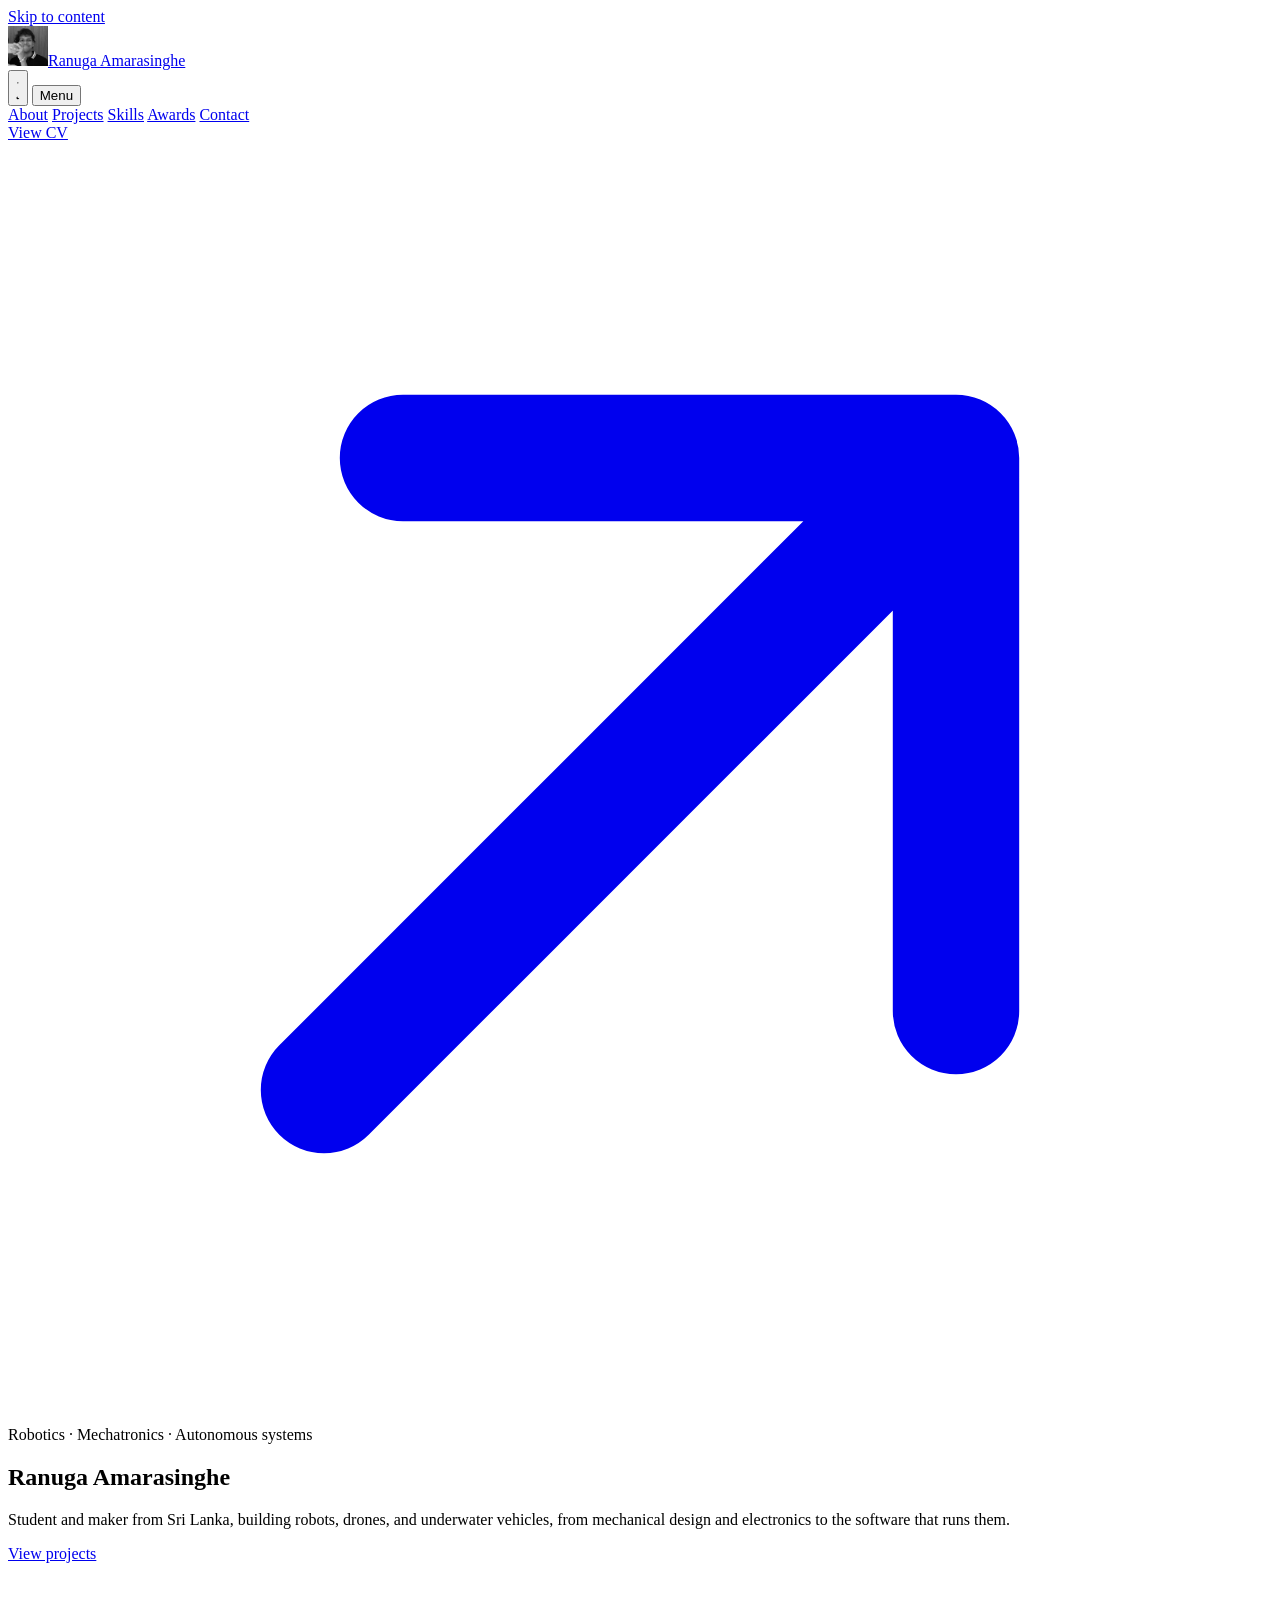
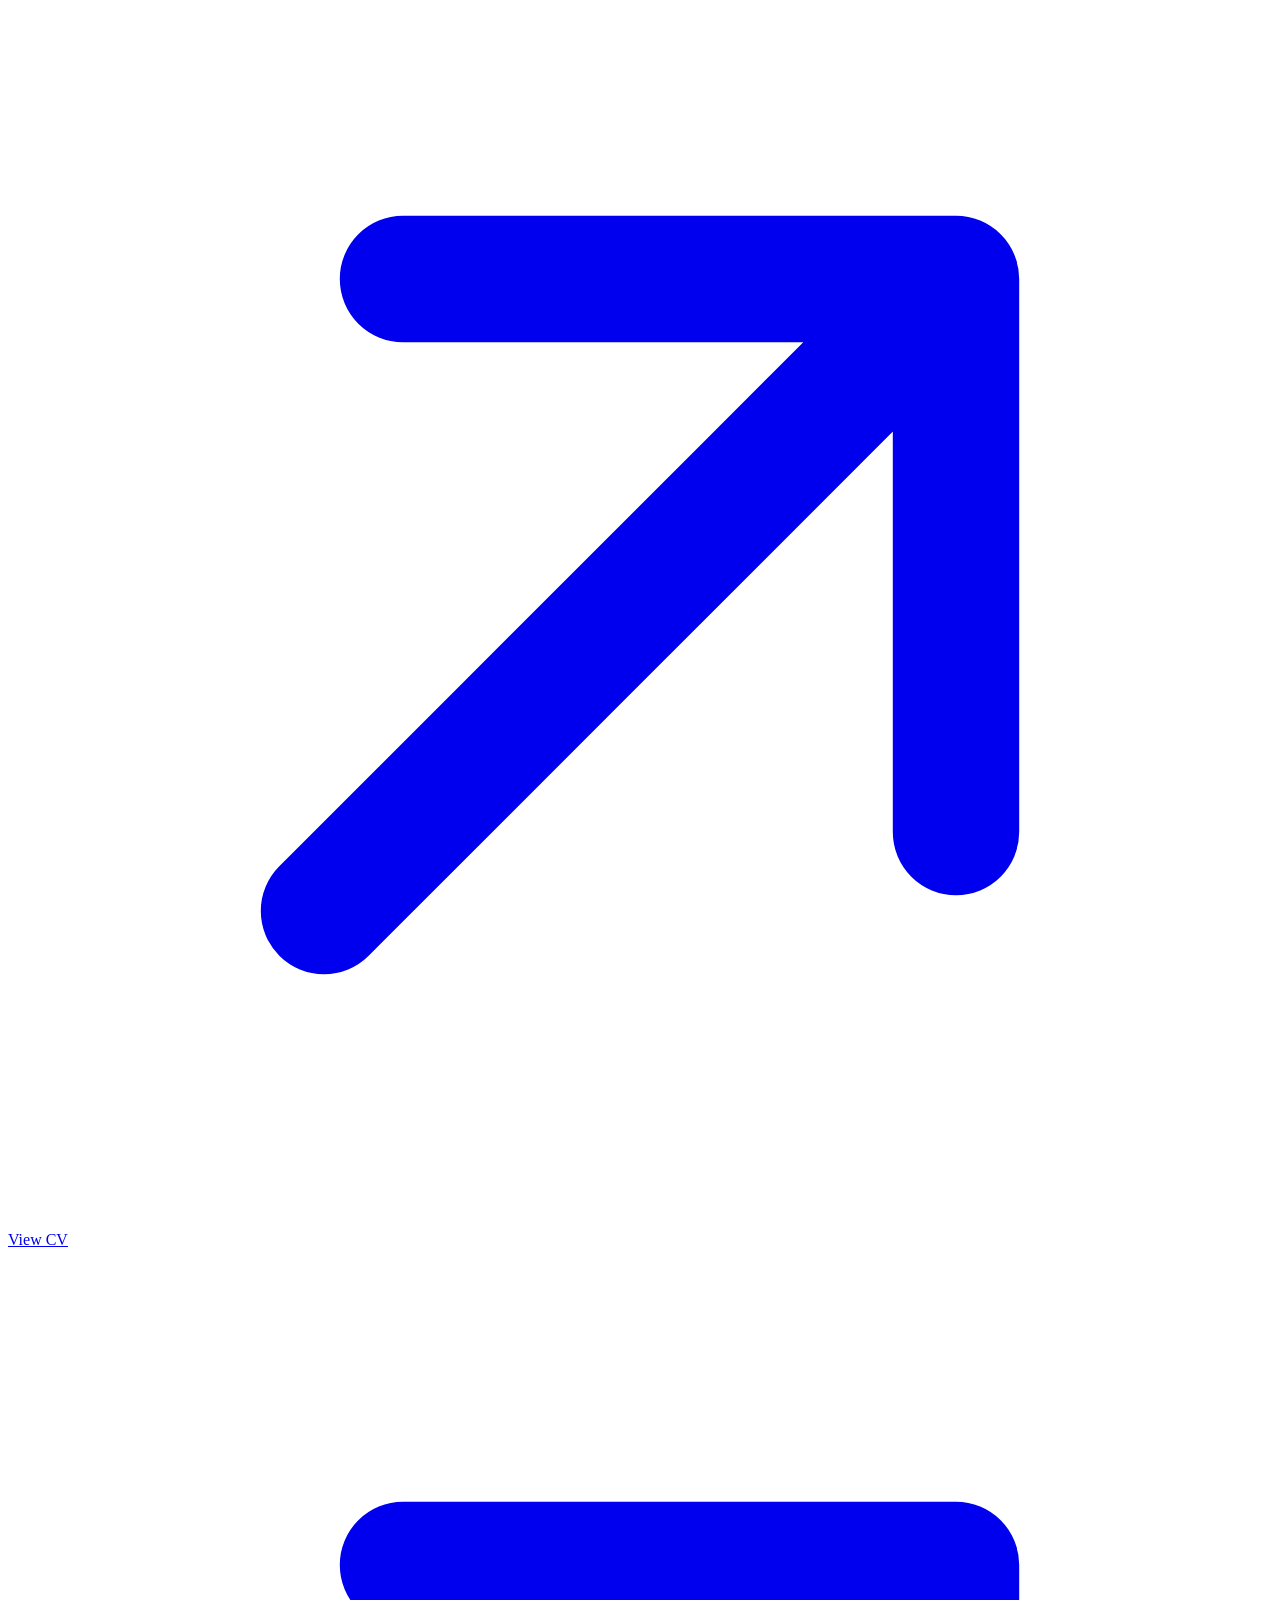
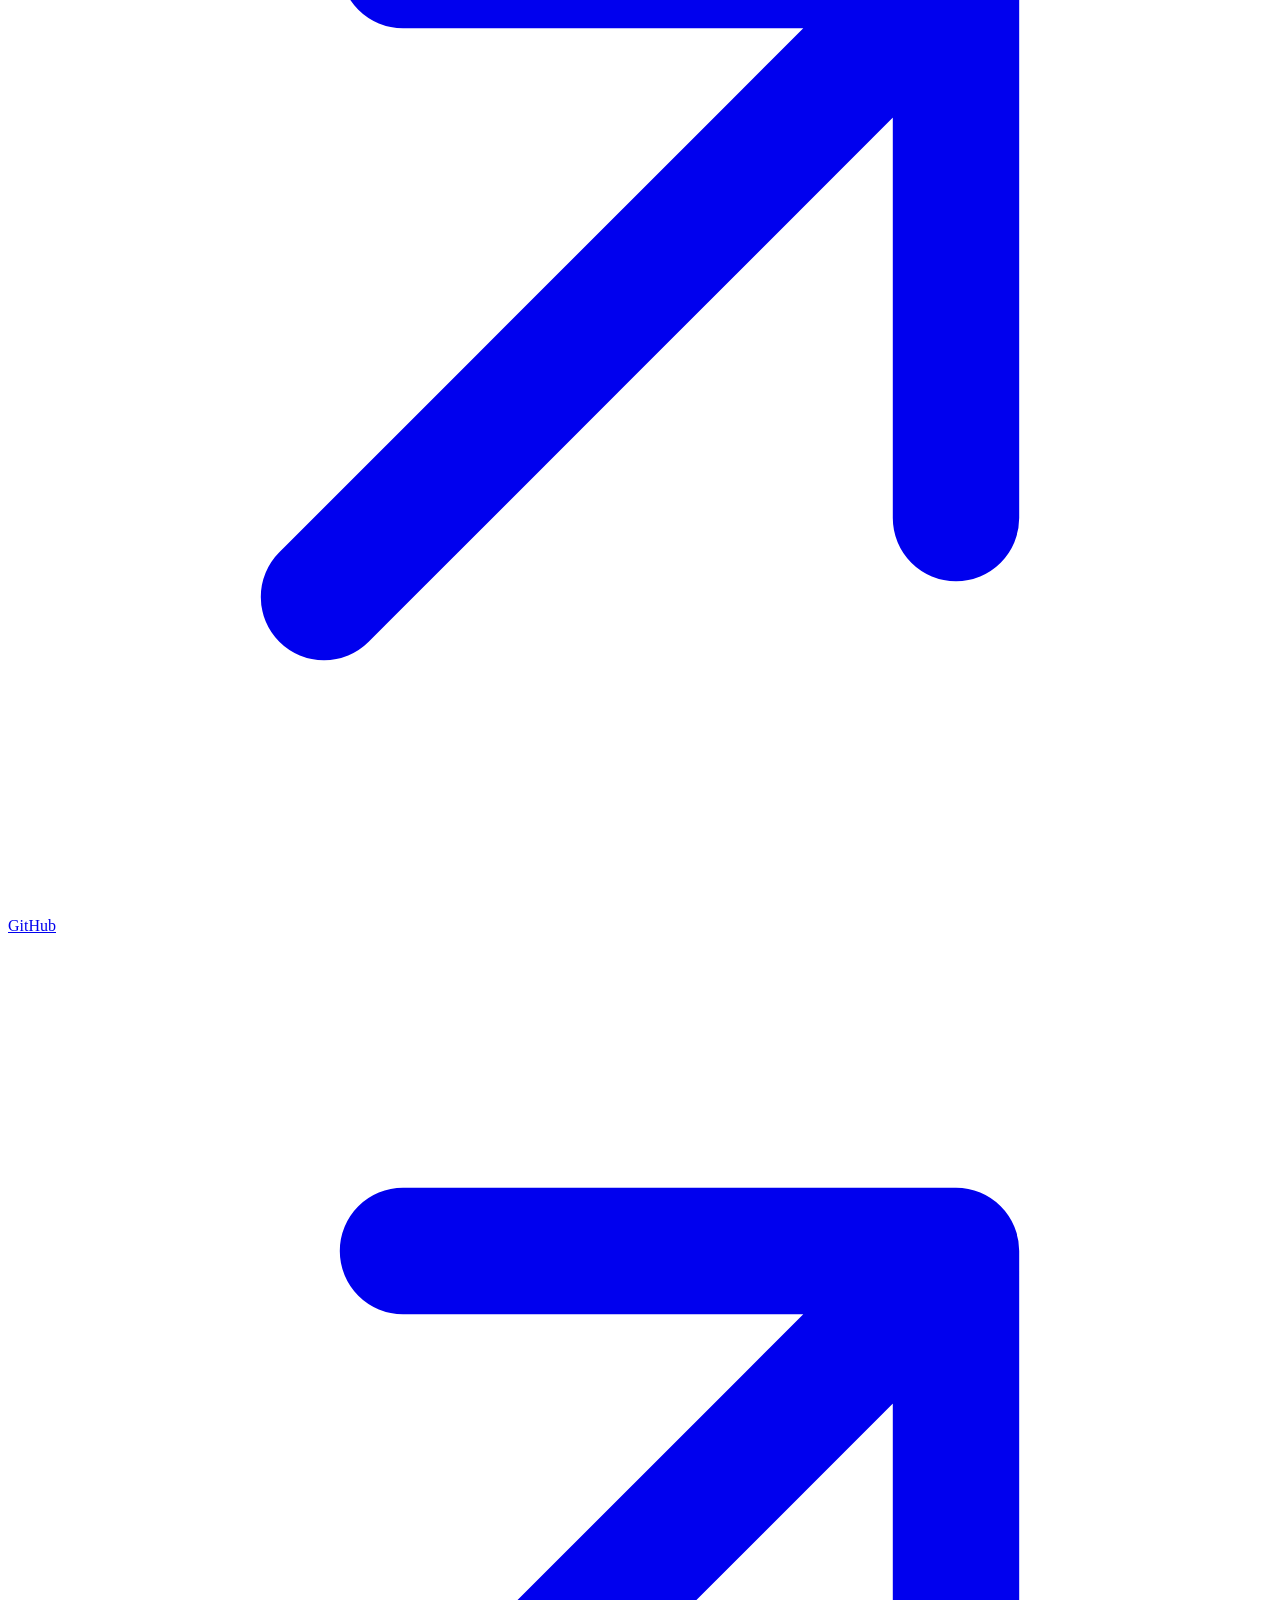
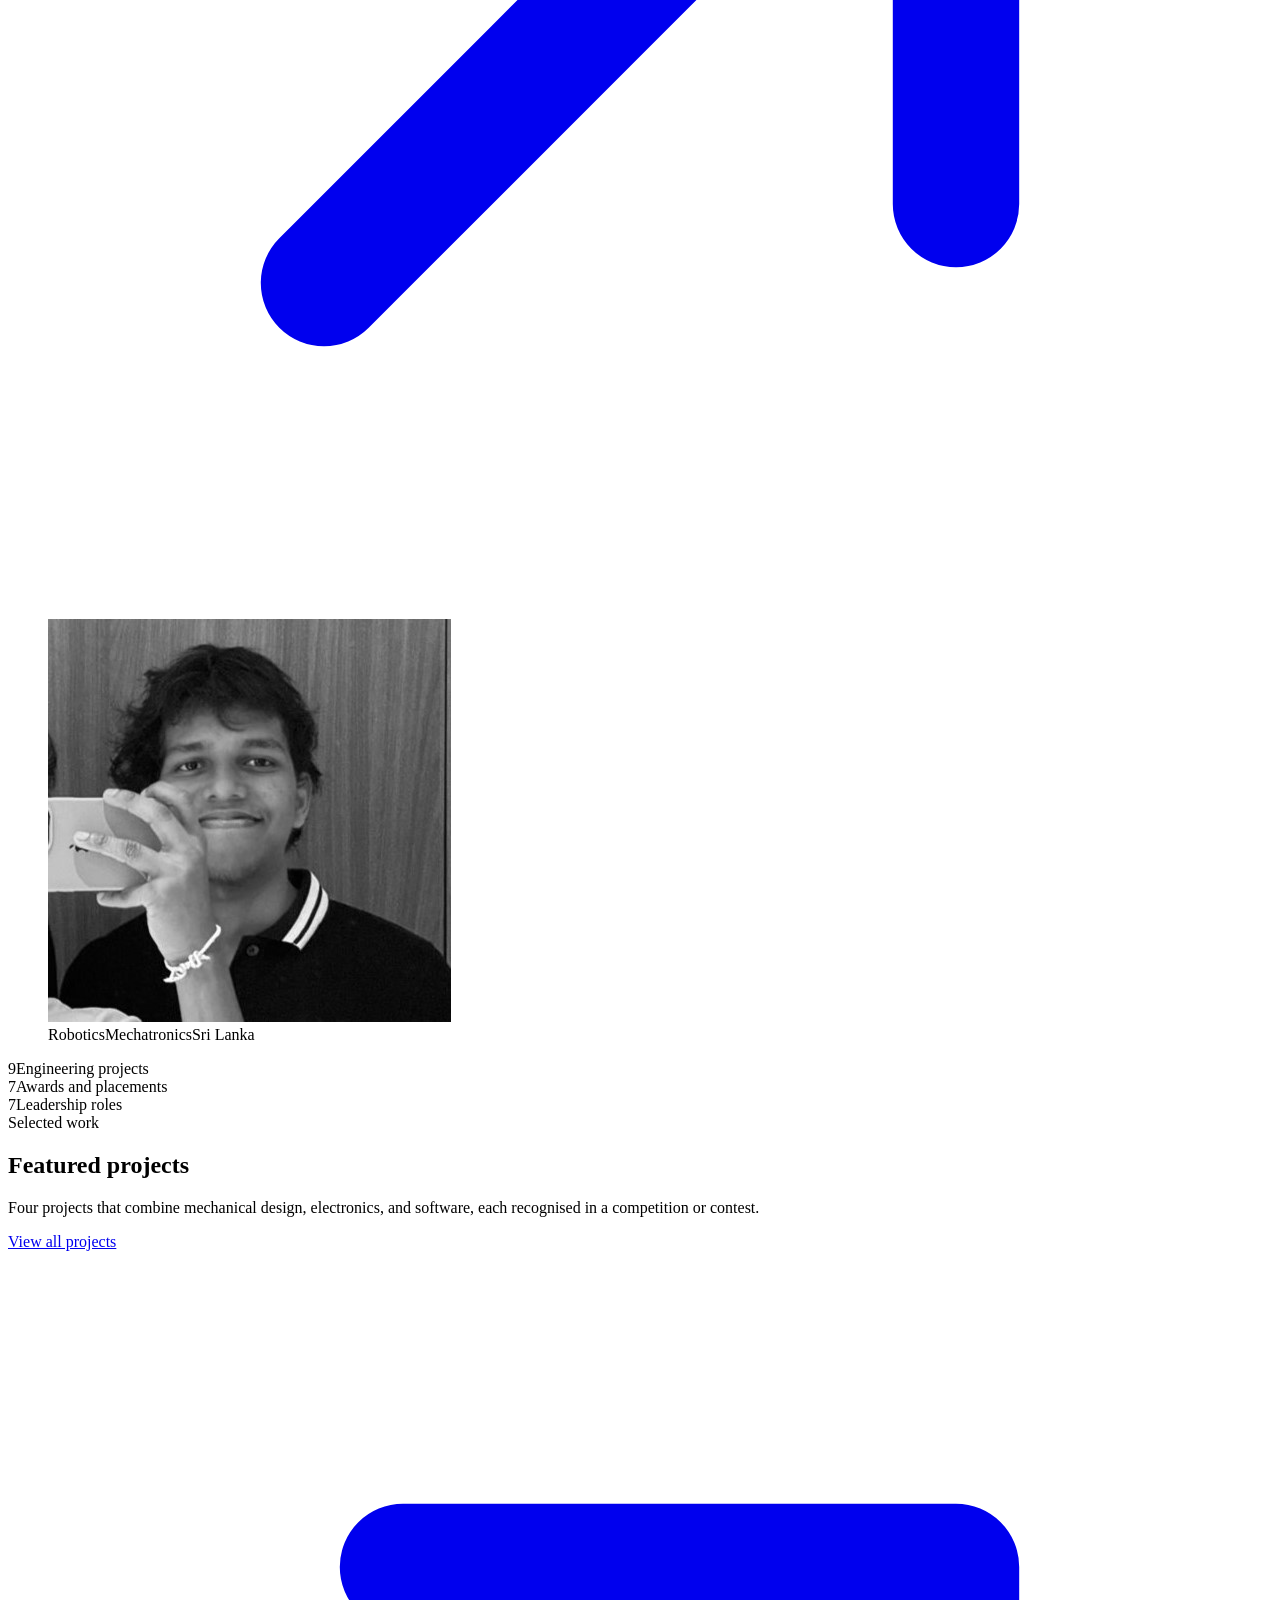
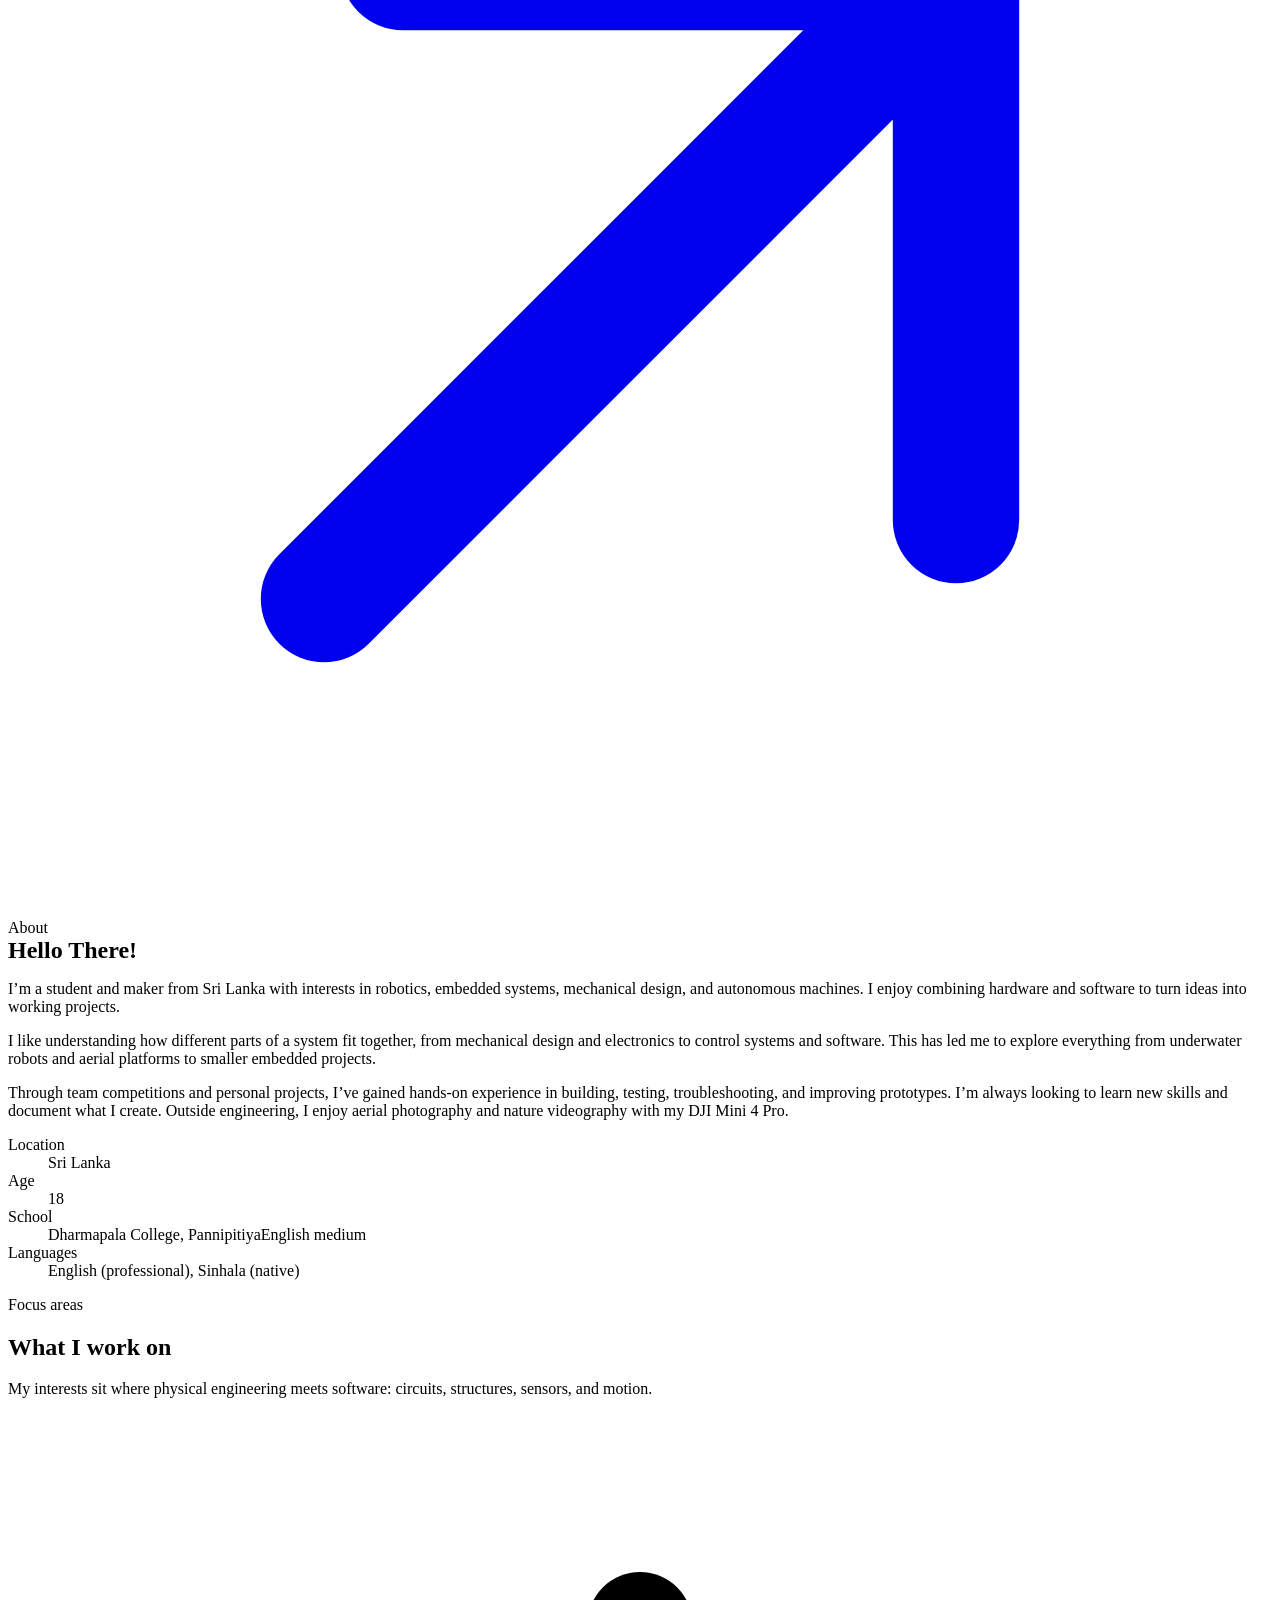
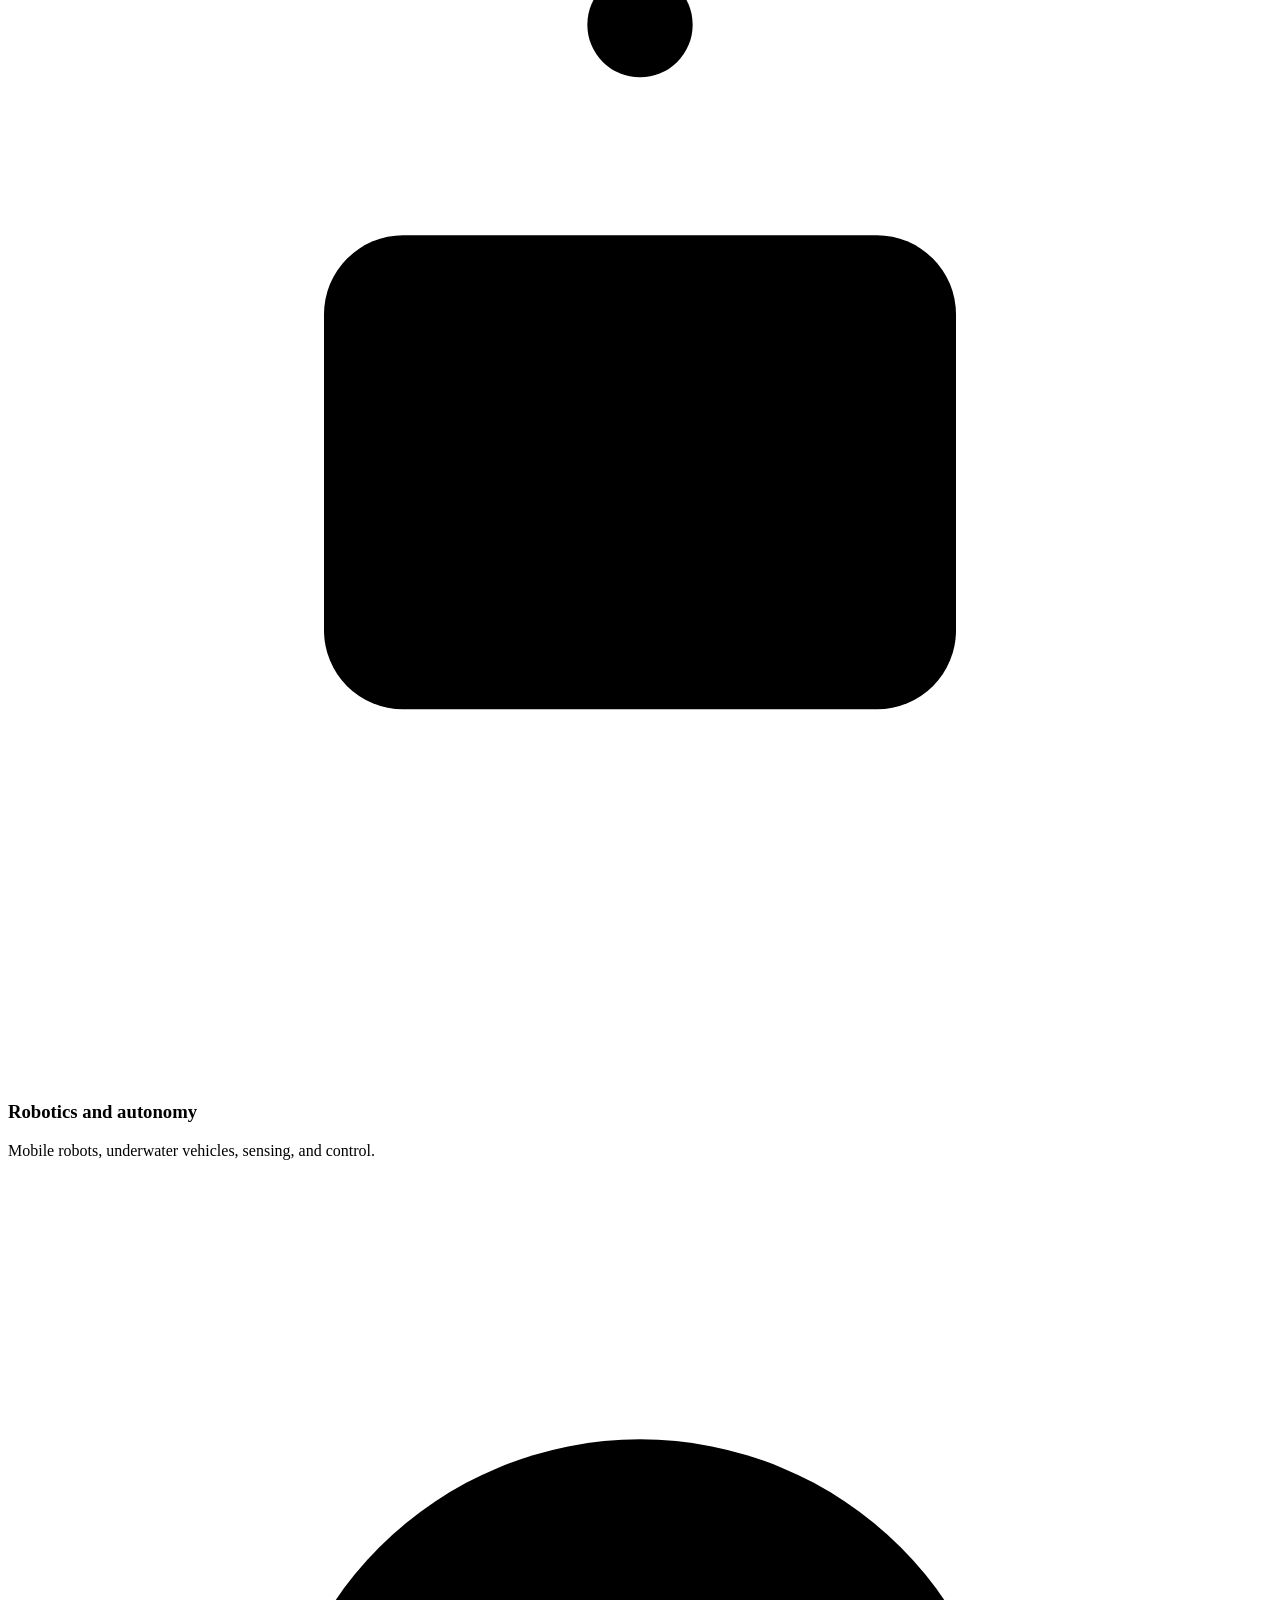
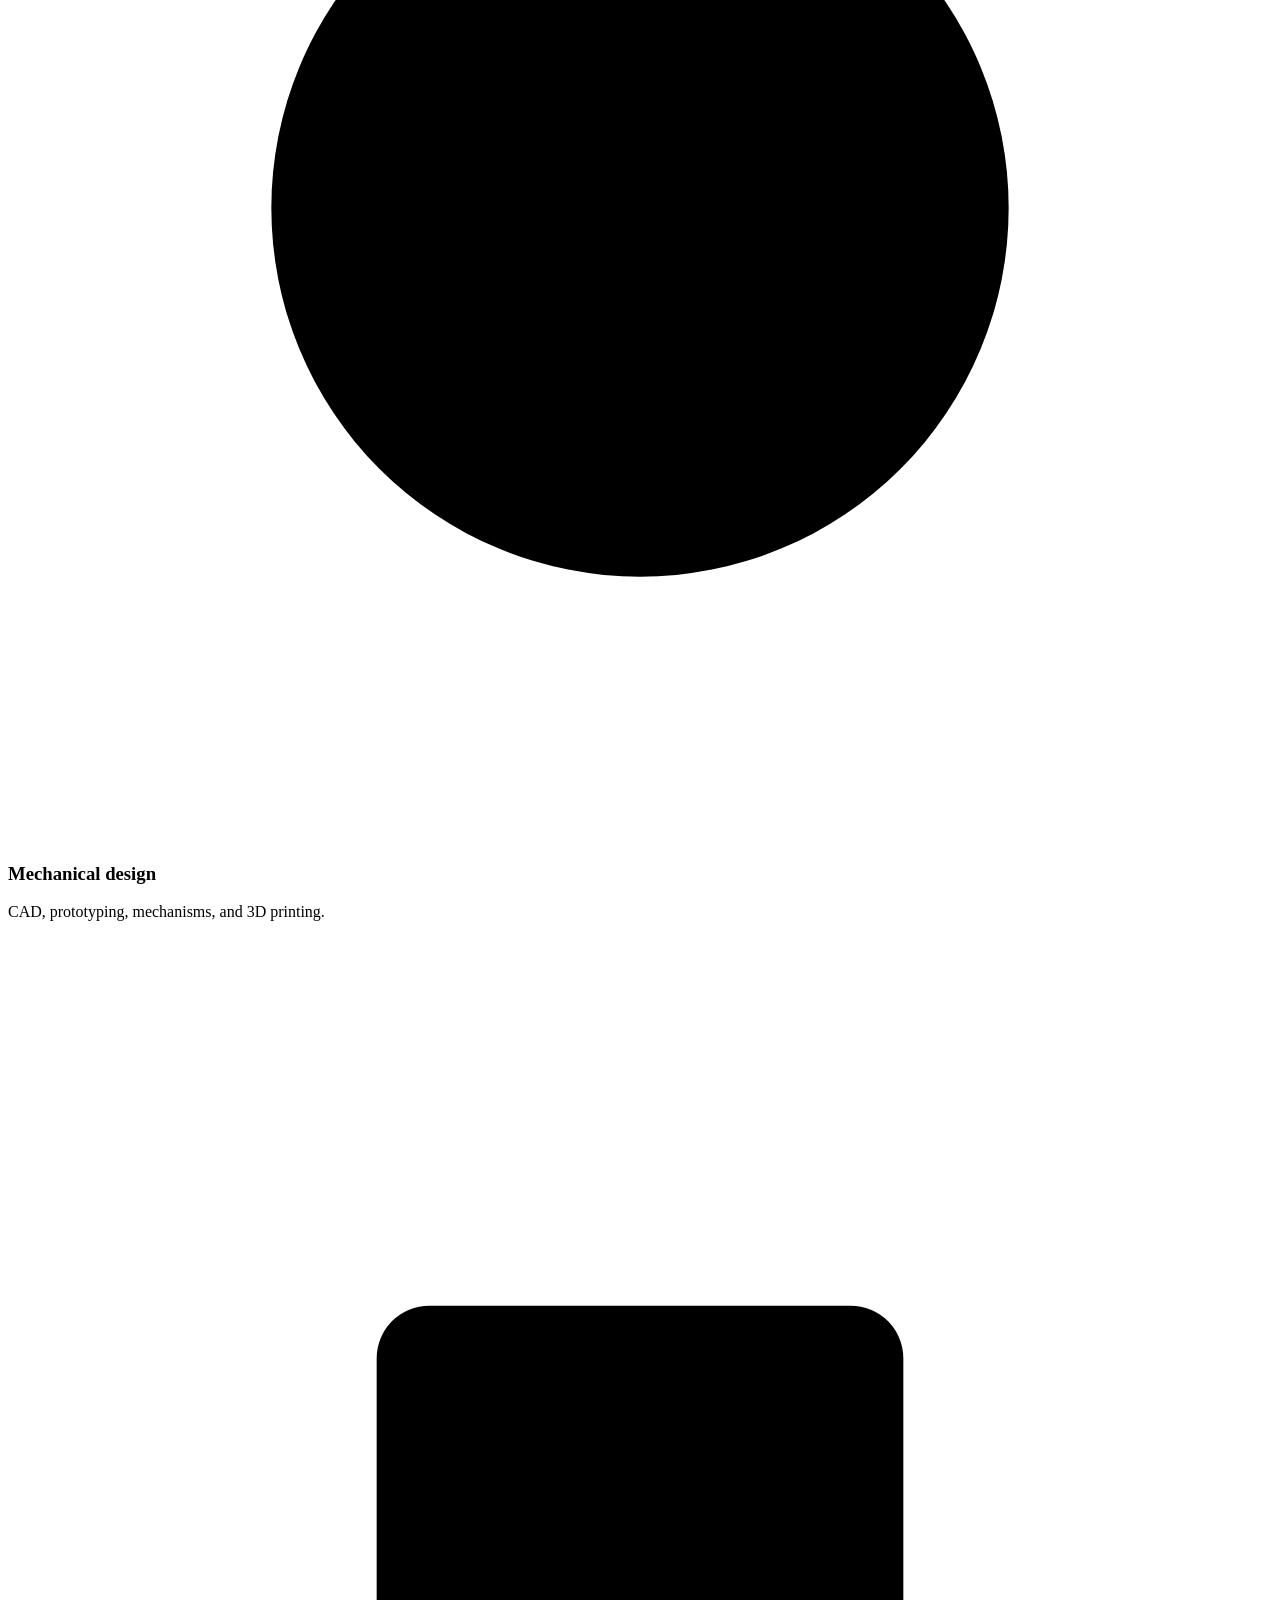
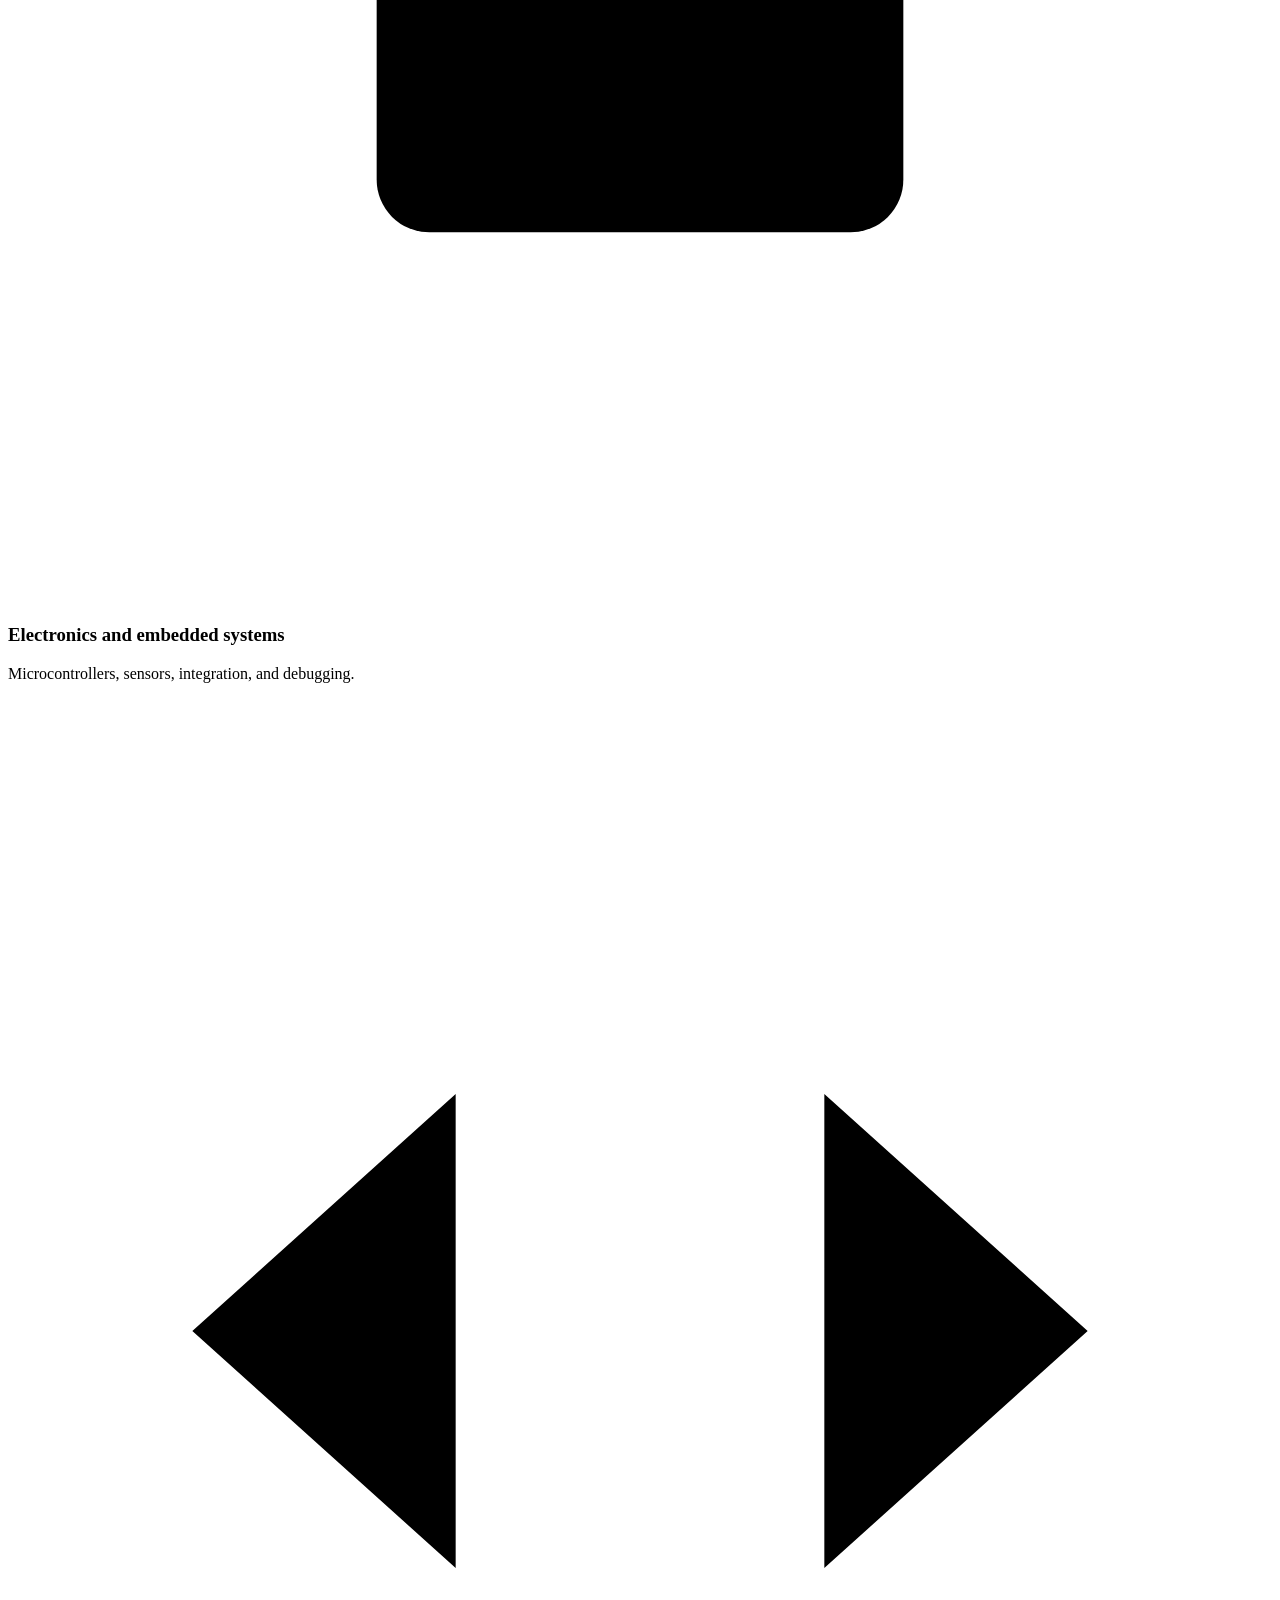
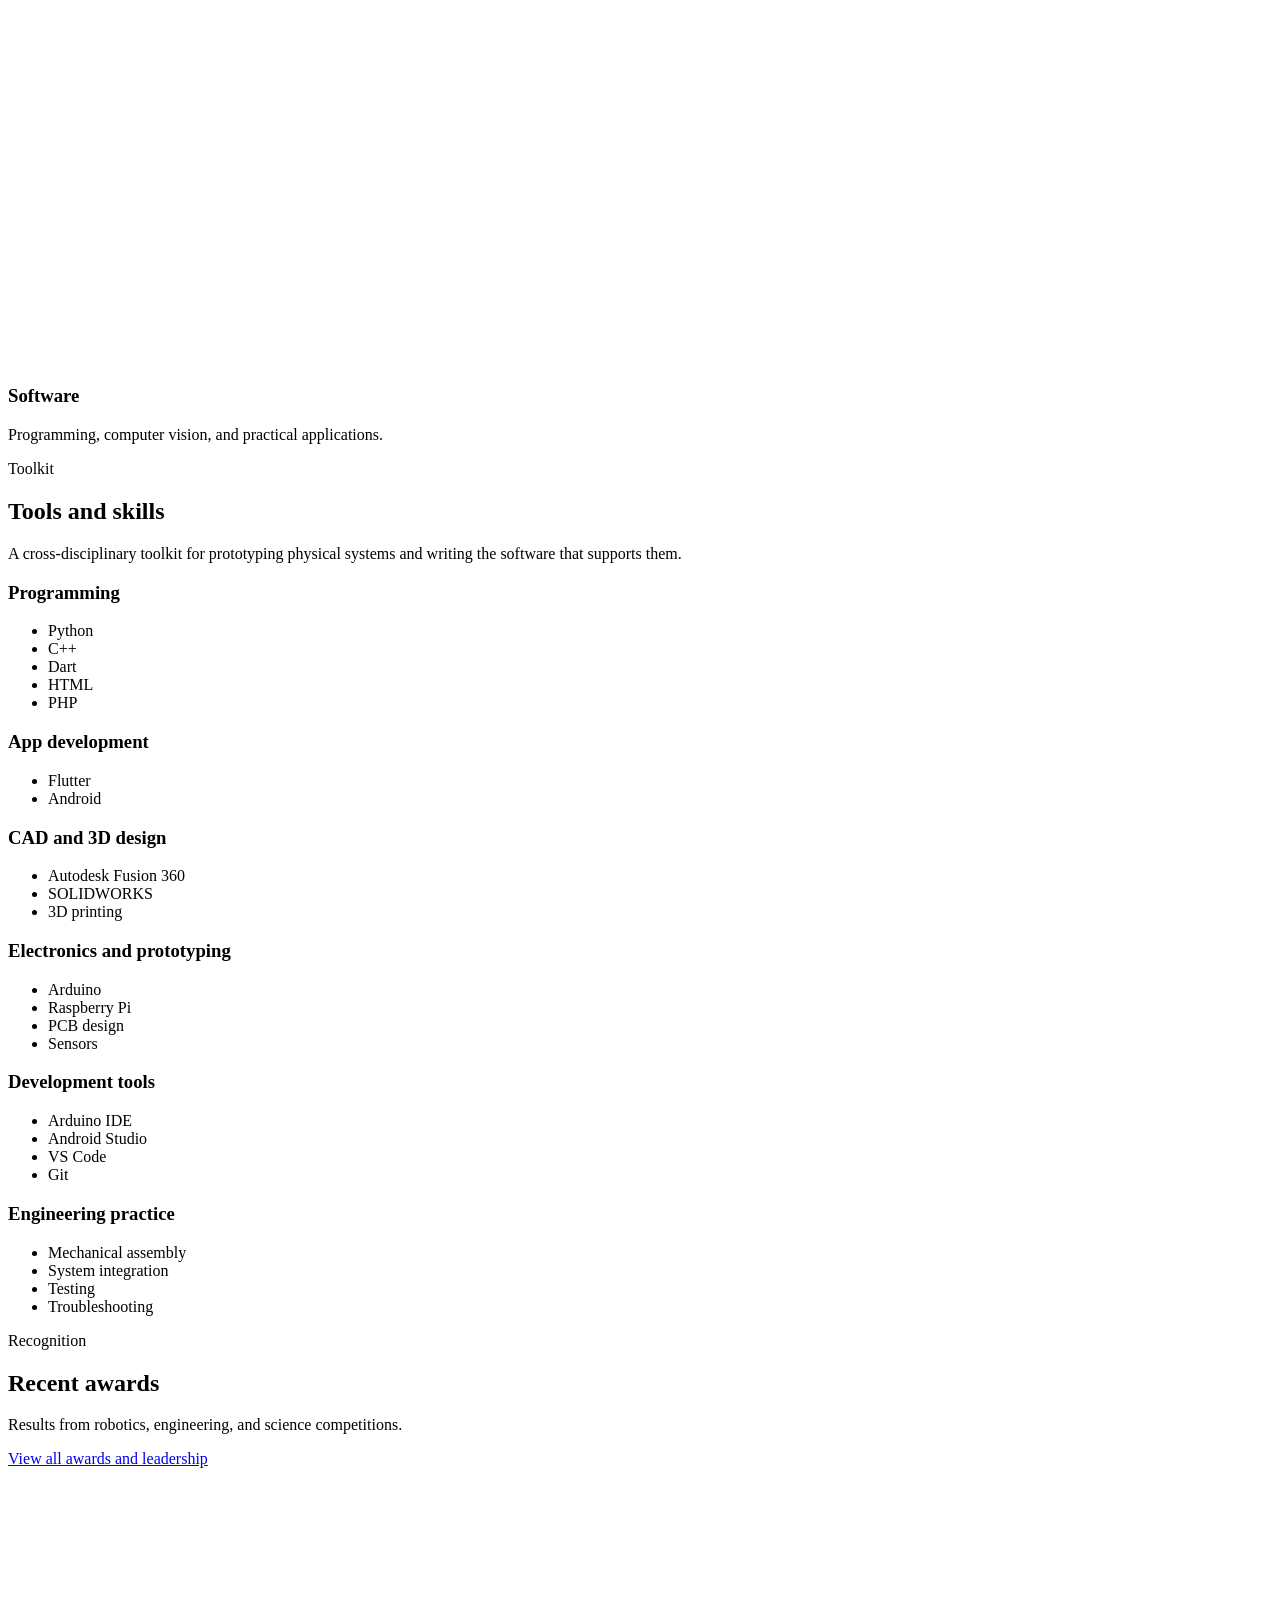
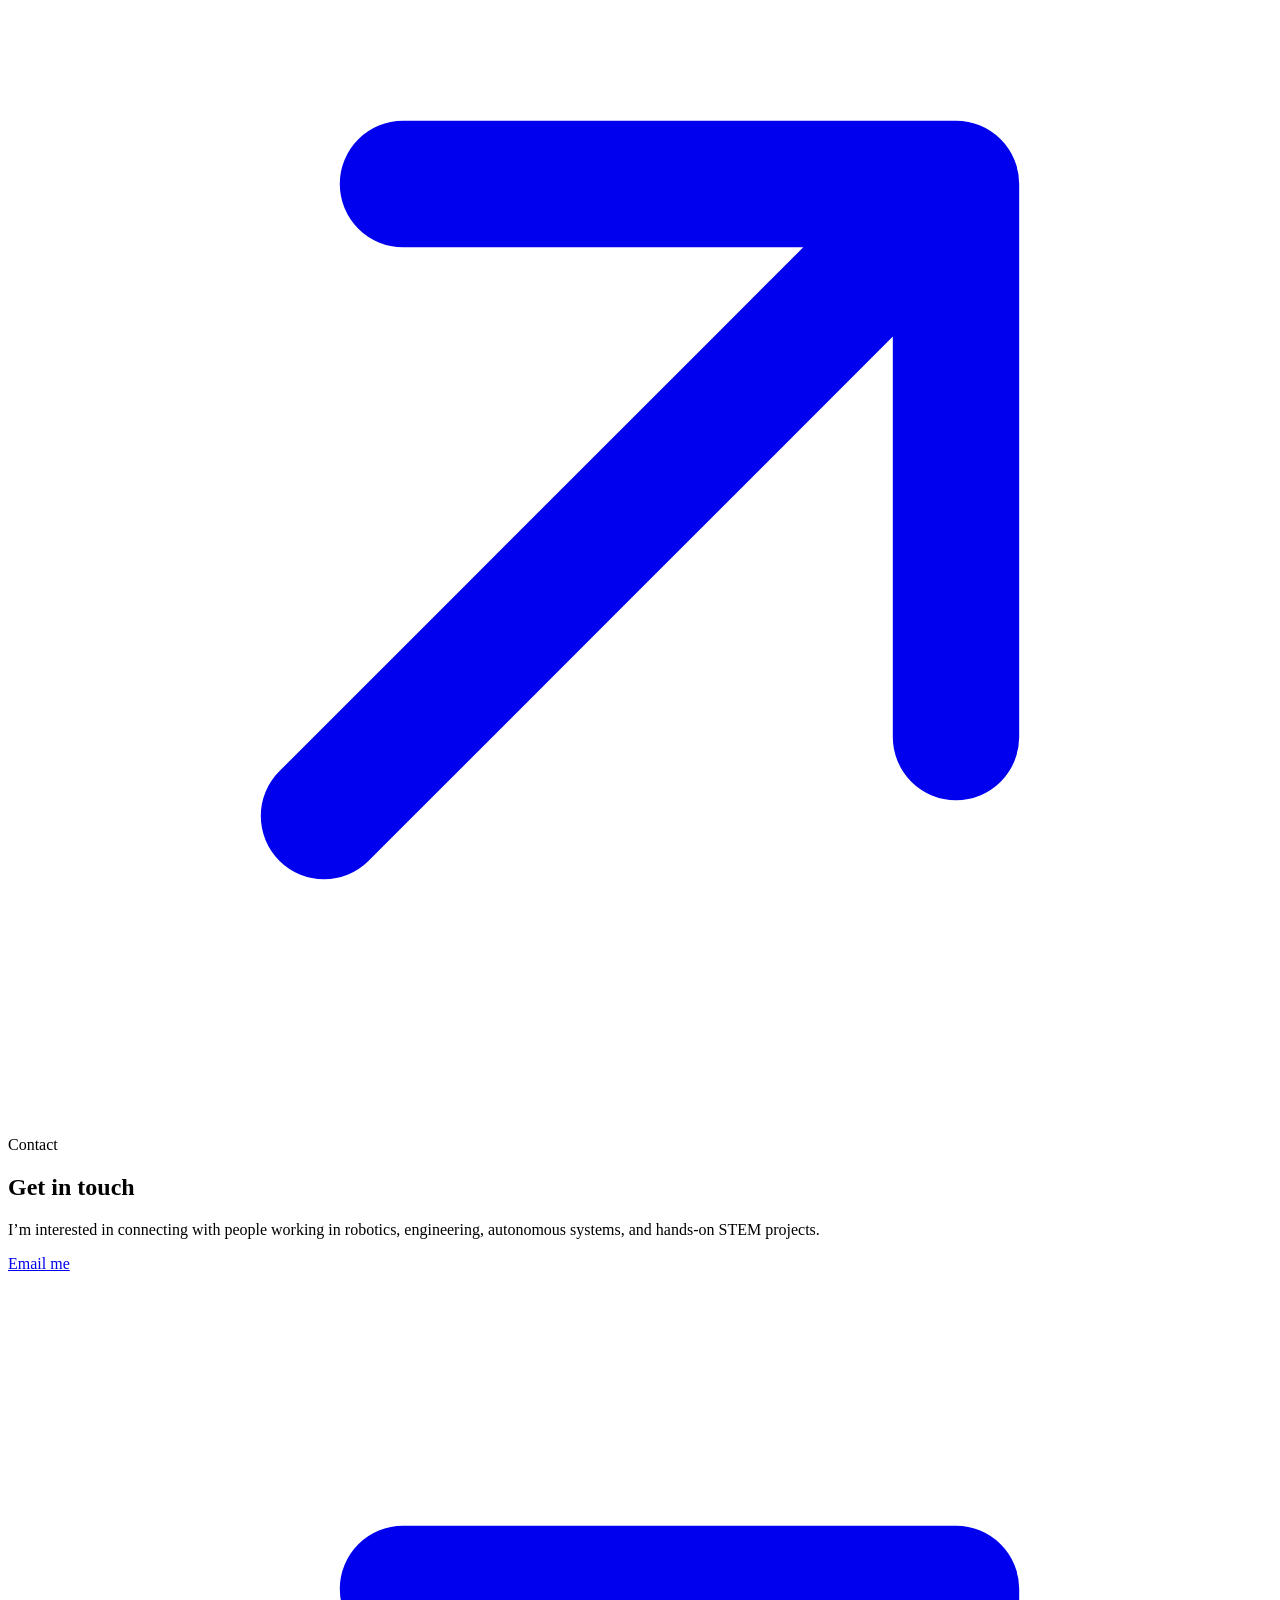
==== commit 48558945: "Add files via upload" ====
--- a/index.html
+++ b/index.html
@@ -1,332 +1,188 @@
 <!DOCTYPE html>
-<html lang="en">
+<html lang="en" data-theme="dark">
 <head>
-  <meta charset="UTF-8" />
-  <meta name="viewport" content="width=device-width, initial-scale=1.0" />
-  <meta name="theme-color" content="#07111f" />
-  <meta name="description" content="Ranuga Amarasinghe — robotics, engineering, and autonomous systems projects." />
-  <title>Ranuga Amarasinghe | Robotics & Engineering</title>
-  <style>
-    :root {
-      --bg: #07111f;
-      --bg-soft: #0b1728;
-      --panel: rgba(15, 30, 49, .78);
-      --panel-solid: #0e1c2f;
-      --text: #eef5ff;
-      --muted: #a6b7cc;
-      --line: rgba(173, 203, 232, .15);
-      --accent: #54e1c1;
-      --accent-2: #83b7ff;
-      --max: 1120px;
-      --radius: 22px;
-      --shadow: 0 22px 70px rgba(0,0,0,.24);
-    }
-    * { box-sizing: border-box; }
-    html { scroll-behavior: smooth; scroll-padding-top: 88px; }
-    body {
-      margin: 0; color: var(--text); background:
-        radial-gradient(ellipse at 82% 5%, rgba(45, 129, 151, .17), transparent 36rem),
-        radial-gradient(ellipse at 4% 28%, rgba(53, 93, 161, .13), transparent 32rem), var(--bg);
-      font-family: Inter, ui-sans-serif, system-ui, -apple-system, BlinkMacSystemFont, "Segoe UI", sans-serif;
-      line-height: 1.65; -webkit-font-smoothing: antialiased;
-    }
-    a { color: inherit; text-decoration: none; }
-    button { font: inherit; }
-    .container { width: min(var(--max), calc(100% - 40px)); margin-inline: auto; }
-    .skip-link { position: absolute; left: -999px; top: 10px; z-index: 100; background: var(--accent); color: #04121a; padding: 10px 14px; border-radius: 8px; }
-    .skip-link:focus { left: 10px; }
-    .site-header { position: sticky; top: 0; z-index: 50; background: rgba(7, 17, 31, .82); backdrop-filter: blur(18px); border-bottom: 1px solid var(--line); }
-    .nav { min-height: 76px; display: flex; align-items: center; justify-content: space-between; gap: 24px; }
-    .brand { display: inline-flex; align-items: center; gap: 11px; font-weight: 760; letter-spacing: -.025em; white-space: nowrap; }
-    .brand-mark { display: grid; place-items: center; width: 39px; height: 39px; border: 1px solid rgba(84,225,193,.55); border-radius: 12px; color: var(--accent); font-size: 13px; letter-spacing: -.06em; background: rgba(84,225,193,.07); }
-    .brand-photo { width: 39px; height: 39px; object-fit: cover; border-radius: 50%; border: 1px solid rgba(84,225,193,.55); }
-    .nav-links { display: flex; align-items: center; gap: 27px; color: var(--muted); font-size: 13px; font-weight: 650; }
-    .nav-links a { transition: color .2s ease; }
-    .nav-links a:hover, .nav-links a:focus-visible { color: var(--accent); }
-    .nav-toggle { display: none; color: var(--text); background: transparent; border: 1px solid var(--line); border-radius: 10px; padding: 8px 11px; cursor: pointer; }
-    .hero { padding: 100px 0 82px; min-height: 590px; display: flex; align-items: center; }
-    .hero-grid { display: grid; grid-template-columns: minmax(0, 1.2fr) minmax(280px, .8fr); gap: 70px; align-items: center; }
-    .eyebrow { display: inline-flex; align-items: center; gap: 10px; color: var(--accent); text-transform: uppercase; letter-spacing: .16em; font-size: 11px; font-weight: 800; }
-    .eyebrow::before { content: ""; width: 26px; height: 1px; background: currentColor; }
-    h1 { margin: 19px 0 22px; max-width: 760px; font-size: clamp(42px, 6.2vw, 76px); line-height: 1.04; letter-spacing: -.065em; font-weight: 790; }
-    .gradient-text { color: var(--accent); }
-    .hero-copy { max-width: 630px; color: var(--muted); font-size: clamp(16px, 1.7vw, 19px); }
-    .hero-actions { display: flex; flex-wrap: wrap; gap: 12px; margin-top: 30px; }
-    .button { display: inline-flex; align-items: center; justify-content: center; gap: 9px; min-height: 47px; padding: 0 18px; border-radius: 12px; border: 1px solid var(--line); font-size: 13px; font-weight: 750; transition: transform .2s ease, border-color .2s ease, background .2s ease; }
-    .button:hover { transform: translateY(-2px); border-color: rgba(84,225,193,.6); }
-    .button-primary { color: #04151a; background: var(--accent); border-color: var(--accent); }
-    .button-secondary { background: rgba(255,255,255,.025); color: var(--text); }
-    .hero-visual { position: relative; min-height: 350px; display: grid; place-items: center; }
-    .orbital { position: relative; width: min(100%, 355px); aspect-ratio: 1; border-radius: 50%; border: 1px solid rgba(131,183,255,.24); background: radial-gradient(circle at center, rgba(84,225,193,.12), rgba(12,28,46,.3) 52%, transparent 70%); }
-    .orbital::before, .orbital::after { content: ""; position: absolute; inset: 12%; border: 1px dashed rgba(84,225,193,.28); border-radius: 50%; transform: rotate(-32deg) scaleX(.68); }
-    .orbital::after { inset: 2%; transform: rotate(54deg) scaleX(.72); border-color: rgba(131,183,255,.25); }
-    .orbital-core { position: absolute; inset: 27%; display: grid; place-items: center; border: 1px solid rgba(84,225,193,.45); border-radius: 28%; transform: rotate(45deg); background: linear-gradient(145deg, rgba(84,225,193,.13), rgba(131,183,255,.08)); box-shadow: 0 0 70px rgba(84,225,193,.1), inset 0 0 35px rgba(84,225,193,.06); }
-    .orbital-core span { transform: rotate(-45deg); color: var(--accent); font-size: clamp(42px, 5vw, 64px); font-weight: 850; letter-spacing: -.09em; }
-    .orbit-dot { position: absolute; width: 10px; height: 10px; border-radius: 50%; background: var(--accent); box-shadow: 0 0 18px rgba(84,225,193,.8); }
-    .dot-one { top: 17%; right: 20%; } .dot-two { bottom: 19%; left: 13%; width: 7px; height: 7px; background: var(--accent-2); }
-    .visual-label { position: absolute; bottom: 0; right: 0; padding: 12px 15px; border: 1px solid var(--line); border-radius: 14px; background: rgba(10,24,40,.88); color: var(--muted); font-size: 11px; letter-spacing: .09em; text-transform: uppercase; }
-    .visual-label strong { color: var(--text); display: block; font-size: 13px; letter-spacing: 0; text-transform: none; }
-    .section { padding: 82px 0; border-top: 1px solid var(--line); }
-    .section-heading { display: flex; justify-content: space-between; align-items: end; gap: 28px; margin-bottom: 35px; }
-    .section-kicker { color: var(--accent); text-transform: uppercase; font-size: 11px; font-weight: 800; letter-spacing: .16em; }
-    h2 { margin: 7px 0 0; font-size: clamp(30px, 4vw, 44px); line-height: 1.12; letter-spacing: -.045em; }
-    .section-intro { max-width: 500px; margin: 0; color: var(--muted); font-size: 14px; }
-    .about-grid { display: grid; grid-template-columns: 1.05fr .95fr; gap: 28px; }
-    .panel { padding: 28px; border: 1px solid var(--line); border-radius: var(--radius); background: linear-gradient(145deg, rgba(18,35,56,.83), rgba(10,23,39,.72)); box-shadow: var(--shadow); }
-    .panel p { margin: 0 0 14px; color: var(--muted); font-size: 14px; }
-    .panel p:last-child { margin-bottom: 0; }
-    .focus-list { display: grid; gap: 12px; }
-    .focus-item { display: flex; gap: 14px; align-items: flex-start; padding: 14px 0; border-bottom: 1px solid var(--line); }
-    .focus-item:last-child { border-bottom: 0; padding-bottom: 0; }
-    .focus-icon { display: grid; place-items: center; flex: 0 0 39px; height: 39px; border-radius: 12px; background: rgba(84,225,193,.09); border: 1px solid rgba(84,225,193,.2); color: var(--accent); font-size: 17px; }
-    .focus-item strong { display: block; font-size: 14px; }
-    .focus-item span { color: var(--muted); font-size: 12px; }
-    .project-grid { display: grid; grid-template-columns: repeat(2, minmax(0, 1fr)); gap: 18px; }
-    .project-card { min-height: 255px; display: flex; flex-direction: column; padding: 25px; border: 1px solid var(--line); border-radius: 19px; background: linear-gradient(145deg, rgba(17,34,54,.9), rgba(10,22,37,.8)); transition: transform .22s ease, border-color .22s ease; }
-    .project-card:hover { transform: translateY(-4px); border-color: rgba(84,225,193,.42); }
-    .project-top { display: flex; justify-content: space-between; gap: 12px; align-items: center; margin-bottom: 22px; }
-    .project-index { color: var(--accent); font: 700 11px ui-monospace, SFMono-Regular, Consolas, monospace; letter-spacing: .08em; }
-    .project-type { padding: 5px 9px; border-radius: 999px; color: var(--muted); background: rgba(255,255,255,.04); border: 1px solid var(--line); font-size: 10px; }
-    .project-card h3 { margin: 0 0 9px; font-size: 19px; letter-spacing: -.025em; }
-    .project-card p { margin: 0; color: var(--muted); font-size: 13px; }
-    .tags { display: flex; flex-wrap: wrap; gap: 7px; margin-top: auto; padding-top: 20px; }
-    .tag { padding: 5px 8px; border-radius: 7px; border: 1px solid rgba(131,183,255,.16); color: #b9d5f7; background: rgba(131,183,255,.05); font-size: 10px; }
-    .note { margin-top: 20px; color: var(--muted); font-size: 12px; }
-    .skills-grid { display: grid; grid-template-columns: repeat(3, minmax(0, 1fr)); gap: 15px; }
-    .skill-card { padding: 22px; border: 1px solid var(--line); border-radius: 17px; background: rgba(13,28,46,.65); }
-    .skill-card h3 { margin: 0 0 13px; font-size: 14px; }
-    .skill-card p { margin: 0; color: var(--muted); font-size: 12px; }
-    .milestone-grid { display: grid; grid-template-columns: repeat(2, minmax(0, 1fr)); gap: 14px; }
-    .milestone { padding: 20px 22px; border-left: 2px solid var(--accent); border-radius: 0 13px 13px 0; background: rgba(14,29,47,.75); }
-    .milestone strong { display: block; font-size: 14px; }
-    .milestone span { display: block; margin-top: 5px; color: var(--muted); font-size: 12px; }
-    .contact-panel { display: flex; justify-content: space-between; align-items: center; gap: 35px; padding: clamp(26px, 5vw, 48px); border: 1px solid rgba(84,225,193,.28); border-radius: 24px; background: radial-gradient(ellipse at 100% 0%, rgba(84,225,193,.12), transparent 55%), rgba(13,29,47,.8); }
-    .contact-panel h2 { max-width: 560px; }
-    .contact-panel p { color: var(--muted); max-width: 530px; font-size: 14px; }
-    .contact-actions { display: flex; flex-direction: column; gap: 10px; min-width: 165px; }
-    footer { padding: 27px 0; color: var(--muted); font-size: 11px; }
-    .footer-inner { display: flex; justify-content: space-between; align-items: center; gap: 16px; }
-    .footer-links { display: flex; gap: 18px; }
-    .footer-links a:hover { color: var(--accent); }
-    :focus-visible { outline: 2px solid var(--accent); outline-offset: 4px; }
-    @media (max-width: 820px) {
-      .hero { padding: 70px 0 60px; }
-      .hero-grid { grid-template-columns: 1fr; gap: 30px; }
-      .hero-visual { min-height: 290px; }
-      .profile-card { width: min(100%, 355px); }
-      .about-grid { grid-template-columns: 1fr; }
-      .skills-grid { grid-template-columns: repeat(2, minmax(0, 1fr)); }
-      .section-heading { align-items: start; flex-direction: column; }
-      .contact-panel { align-items: flex-start; flex-direction: column; }
-      .contact-actions { flex-direction: row; flex-wrap: wrap; }
-    }
-    @media (max-width: 620px) {
-      .container { width: min(var(--max), calc(100% - 30px)); }
-      .nav { min-height: 68px; }
-      .nav-toggle { display: inline-flex; }
-      .nav-links { display: none; position: absolute; top: 68px; left: 0; right: 0; padding: 18px 22px 22px; background: #091525; border-bottom: 1px solid var(--line); flex-direction: column; align-items: stretch; gap: 0; }
-      .nav-links.open { display: flex; }
-      .nav-links a { padding: 12px 0; border-bottom: 1px solid var(--line); }
-      .nav-links a:last-child { border-bottom: 0; }
-      .hero { min-height: auto; padding: 62px 0 55px; }
-      h1 { font-size: clamp(40px, 12vw, 59px); }
-      .hero-visual { min-height: 260px; }
-      .profile-photo { width: 150px; height: 150px; }
-      .section { padding: 61px 0; }
-      .project-grid, .milestone-grid, .skills-grid { grid-template-columns: 1fr; }
-      .project-card { min-height: 230px; }
-      .panel { padding: 22px; }
-      .footer-inner { align-items: flex-start; flex-direction: column; }
-    }
-    @media (prefers-reduced-motion: reduce) { html { scroll-behavior: auto; } *, *::before, *::after { transition-duration: .01ms !important; animation-duration: .01ms !important; } }
-  
-    .feature-links { display:grid; grid-template-columns:repeat(2,minmax(0,1fr)); gap:18px; }
-    .feature-link { display:block; padding:28px; border:1px solid var(--line); border-radius:19px; background:linear-gradient(145deg,rgba(17,34,54,.9),rgba(10,22,37,.8)); transition:transform .2s,border-color .2s; }
-    .feature-link:hover { transform:translateY(-4px); border-color:rgba(84,225,193,.5); }
-    .feature-link .section-kicker { display:block; margin-bottom:12px; }
-    .feature-link h3 { margin:0 0 9px; font-size:22px; } .feature-link p { margin:0 0 18px; color:var(--muted); font-size:13px; }
-    .text-link { color:var(--accent); font-size:13px; font-weight:750; }
-    @media(max-width:620px) { .feature-links {grid-template-columns:1fr;} }
-    .profile-card { width: min(100%, 355px); padding: 30px 26px 25px; text-align: center; border: 1px solid var(--line); border-radius: 26px; background: linear-gradient(145deg, rgba(17,34,54,.92), rgba(10,22,37,.86)); box-shadow: var(--shadow); }
-    .profile-photo { display: block; width: 176px; height: 176px; margin: 0 auto 20px; border-radius: 50%; object-fit: cover; object-position: center; border: 3px solid rgba(84,225,193,.75); box-shadow: 0 0 0 8px rgba(84,225,193,.07), 0 15px 40px rgba(0,0,0,.25); }
-    .profile-card h2 { margin: 0; font-size: 23px; letter-spacing: -.035em; }
-    .profile-role { margin: 8px 0 22px; color: var(--muted); font-size: 12px; }
-    .profile-links { display: flex; flex-wrap: wrap; justify-content: center; gap: 10px; }
-    .profile-links .button { min-height: 43px; padding: 0 14px; }
-    .profile-hint { margin: 17px 0 0; color: var(--muted); font-size: 10px; }
-  
-    /* Clean academic portfolio styling */
-    :root { --bg:#ffffff; --bg-soft:#f7f9fc; --panel:#ffffff; --panel-solid:#ffffff; --text:#202936; --muted:#596579; --line:#e2e7ee; --accent:#1769aa; --accent-2:#3978b8; --radius:8px; --shadow:0 5px 22px rgba(24,42,66,.06); }
-    body { background:#fff; color:var(--text); }
-    .site-header { background:rgba(255,255,255,.96); border-bottom:1px solid #e7ebf0; backdrop-filter:blur(10px); }
-    .brand { color:#172333; }
-    .brand-photo { border:1px solid #d5dce5; }
-    .nav-links { color:#465266; }
-    .nav-links a:hover,.nav-links a:focus-visible { color:var(--accent); }
-    .nav-toggle { color:var(--text); border-color:var(--line); }
-    .hero { min-height:0; padding:78px 0 70px; }
-    .hero-grid { gap:54px; }
-    .eyebrow,.section-kicker { color:var(--accent); }
-    h1 { font-size:clamp(38px,5.2vw,62px); letter-spacing:-.045em; font-weight:760; }
-    .gradient-text { color:#1769aa; }
-    .hero-copy { color:#4f5d70; font-size:17px; }
-    .button { border-radius:5px; font-weight:650; }
-    .button-primary { background:#1769aa; color:#fff; border-color:#1769aa; }
-    .button-secondary { color:#253348; background:#fff; border-color:#d5dce5; }
-    .button:hover { border-color:#1769aa; }
-    .profile-card { background:#fff; border:1px solid #e0e6ee; border-radius:8px; box-shadow:0 8px 30px rgba(24,42,66,.08); }
-    .profile-photo { border:3px solid #e5edf5; box-shadow:none; }
-    .profile-card h2 { color:#202936; }
-    .profile-role,.profile-hint { color:#596579; }
-    .section { border-top:1px solid #e8edf2; }
-    .section-heading { align-items:flex-start; }
-    h2 { color:#202936; letter-spacing:-.035em; }
-    .section-intro,.panel p { color:#596579; }
-    .panel,.feature-link { background:#fff; border:1px solid #e1e7ef; border-radius:8px; box-shadow:none; }
-    .focus-item { border-color:#e8edf2; }
-    .feature-link:hover { border-color:#8eb4d8; }
-    .feature-link h3 { color:#202936; }
-    .feature-link p { color:#596579; }
-    .text-link { color:#1769aa; }
-    .award-item { background:#f8fafc; border-left-color:#1769aa; border-radius:0 6px 6px 0; }
-    .award-item h3 { color:#202936; }
-    .award-item p { color:#596579; }
-    .site-footer, footer { color:#596579; }
-    @media(max-width:760px) { .hero { padding:55px 0 48px; } .hero-grid { gap:30px; } }
-
-      /* Unified colour palette: white, slate, and restrained academic blue */
-    :root {
-      --bg: #ffffff; --bg-soft: #f5f8fc; --panel: #ffffff; --panel-solid: #ffffff;
-      --text: #1f2937; --muted: #596779; --line: #dfe6ef;
-      --accent: #245da8; --accent-2: #6b8fc7; --radius: 10px;
-      --shadow: 0 4px 18px rgba(27, 54, 91, 0.07);
-    }
-    body { background: #ffffff; color: var(--text); }
-    .site-header { background: rgba(255,255,255,.97); border-bottom: 1px solid var(--line); }
-    .brand, .profile-card h2 { color: #1f2937; }
-    .brand-mark { color: var(--accent); border-color: #b9cce7; background: #f2f6fc; }
-    .brand-photo { border-color: #d7e1ef; }
-    .nav-links { color: #4d5b6e; }
-    .nav-links a:hover, .nav-links a:focus-visible, .footer-links a:hover, .text-link { color: var(--accent); }
-    .nav-toggle { color: var(--text); border-color: var(--line); }
-    .eyebrow, .section-kicker, .project-index { color: var(--accent); }
-    .gradient-text { color: var(--accent); }
-    .hero-copy, .section-intro, .panel p, .project-card p, .skill-card p, .milestone span, .contact-panel p, .profile-role, .profile-hint, footer, .note { color: var(--muted); }
-    .button { border-radius: 6px; }
-    .button-primary { color: #fff; background: var(--accent); border-color: var(--accent); }
-    .button-secondary { color: #27364a; background: #fff; border-color: #ccd7e5; }
-    .button:hover { border-color: var(--accent); }
-    .panel, .project-card, .feature-link, .profile-card, .skill-card { background: #fff; border-color: var(--line); box-shadow: var(--shadow); }
-    .project-card:hover, .feature-link:hover { border-color: #9eb8dc; }
-    .project-type { color: #4f5f73; background: #f5f8fc; border-color: #dfe6ef; }
-    .tag { color: #315b91; background: #f1f6fd; border-color: #d8e5f5; }
-    .focus-icon { color: var(--accent); background: #f1f6fd; border-color: #d8e5f5; }
-    .focus-item { border-color: var(--line); }
-    .milestone { border-left-color: var(--accent); background: #f5f8fc; }
-    .contact-panel { border-color: #cbd9ed; background: #f5f8fc; }
-    .orbital { border-color: #d5e0ef; background: radial-gradient(circle at center, #eaf1fb, #f8fafd 56%, transparent 72%); }
-    .orbital::before { border-color: #b9cce7; }
-    .orbital::after { border-color: #d0dced; }
-    .orbital-core { border-color: #9fb9df; background: linear-gradient(145deg, #e5eefb, #f5f8fd); box-shadow: 0 0 35px rgba(36,93,168,.08), inset 0 0 20px rgba(36,93,168,.04); }
-    .orbital-core span { color: var(--accent); }
-    .orbit-dot { background: var(--accent); box-shadow: 0 0 12px rgba(36,93,168,.25); }
-    .dot-two { background: var(--accent-2); }
-    .visual-label { background: #fff; color: var(--muted); border-color: var(--line); box-shadow: var(--shadow); }
-    .visual-label strong { color: var(--text); }
-    .profile-photo { border-color: #d9e4f2; box-shadow: none; }
-    :focus-visible { outline-color: var(--accent); }
-    @media (max-width: 620px) { .nav-links { background: #fff; border-bottom-color: var(--line); } }
-
-  </style>
+  <meta charset="utf-8">
+  <meta name="viewport" content="width=device-width, initial-scale=1, viewport-fit=cover">
+  <title>Ranuga Amarasinghe | Robotics and engineering portfolio</title>
+  <meta name="description" content="Portfolio of Ranuga Amarasinghe, a student and maker in Sri Lanka working on robotics, mechatronics, autonomous systems, and engineering projects.">
+  <meta name="theme-color" content="#0a0e16" id="themeColor">
+  <link rel="canonical" href="https://ranuga-amarasinghe.github.io/index.html">
+  <meta property="og:type" content="website">
+  <meta property="og:title" content="Ranuga Amarasinghe | Robotics and engineering portfolio">
+  <meta property="og:description" content="Portfolio of Ranuga Amarasinghe, a student and maker in Sri Lanka working on robotics, mechatronics, autonomous systems, and engineering projects.">
+  <meta property="og:url" content="https://ranuga-amarasinghe.github.io/index.html">
+  <meta property="og:image" content="https://ranuga-amarasinghe.github.io/assets/profile.jpg">
+  <meta name="twitter:card" content="summary">
+  <link rel="icon" href="favicon.svg" type="image/svg+xml">
+  <link rel="preconnect" href="https://fonts.googleapis.com">
+  <link rel="preconnect" href="https://fonts.gstatic.com" crossorigin>
+  <link rel="stylesheet" href="https://fonts.googleapis.com/css2?family=Inter:wght@400;500;600&amp;family=JetBrains+Mono:wght@500;600&amp;family=Space+Grotesk:wght@500;600&amp;display=swap">
+  <link rel="stylesheet" href="css/styles.css">
+  <script>document.documentElement.classList.add('js');try{var t=localStorage.getItem('theme');if(t==='light'||t==='dark')document.documentElement.setAttribute('data-theme',t);}catch(e){}</script>
 </head>
-<body>
+<body data-page="home">
   <a class="skip-link" href="#main">Skip to content</a>
-  <header class="site-header"><nav class="nav container" aria-label="Main navigation">
-    <a class="brand" href="index.html" aria-label="Ranuga Amarasinghe home"><img class="brand-photo" src="assets/profile.jpg" alt="" /><span>Ranuga Amarasinghe</span></a>
-    <button class="nav-toggle" id="navToggle" aria-expanded="false" aria-controls="navLinks" aria-label="Toggle navigation">Menu</button>
-    <div class="nav-links" id="navLinks"><a href="index.html#about">About</a><a href="projects.html">Projects</a><a href="index.html#skills">Skills</a><a href="awards.html">Awards</a><a href="index.html#contact">Contact</a></div>
-  </nav></header>
+<svg xmlns="http://www.w3.org/2000/svg" style="position:absolute;width:0;height:0;overflow:hidden" aria-hidden="true" focusable="false"><defs><symbol id="i-auv" viewBox="0 0 48 48"><rect x="5" y="17" width="32" height="13" rx="6.5"/><path d="M17 17l3-5h7l3 5M37 23.5h4M42 18v11"/><circle cx="14" cy="23.5" r="2"/><path d="M6 38c3-2 5 2 8 0s5 2 8 0 5 2 8 0 5 2 8 0"/></symbol><symbol id="i-quad" viewBox="0 0 48 48"><rect x="19" y="19" width="10" height="10" rx="2"/><path d="M19.5 19.5L13 13M28.5 19.5L35 13M19.5 28.5L13 35M28.5 28.5L35 35"/><circle cx="10" cy="10" r="4.5"/><circle cx="38" cy="10" r="4.5"/><circle cx="10" cy="38" r="4.5"/><circle cx="38" cy="38" r="4.5"/></symbol><symbol id="i-hex" viewBox="0 0 48 48"><circle cx="24" cy="24" r="4"/><path d="M28.0 24.0L36.5 24.0"/><circle cx="40.0" cy="24.0" r="3.5"/><path d="M26.0 27.5L30.2 34.8"/><circle cx="32.0" cy="37.9" r="3.5"/><path d="M22.0 27.5L17.8 34.8"/><circle cx="16.0" cy="37.9" r="3.5"/><path d="M20.0 24.0L11.5 24.0"/><circle cx="8.0" cy="24.0" r="3.5"/><path d="M22.0 20.5L17.7 13.2"/><circle cx="16.0" cy="10.1" r="3.5"/><path d="M26.0 20.5L30.2 13.2"/><circle cx="32.0" cy="10.1" r="3.5"/></symbol><symbol id="i-maze" viewBox="0 0 48 48"><rect x="7" y="7" width="34" height="34"/><path d="M7 17h18M33 17h8M17 25h16M17 25v8M25 33h16M25 33v-4"/><circle cx="12" cy="29" r="2.5"/></symbol><symbol id="i-rov" viewBox="0 0 48 48"><rect x="13" y="18" width="22" height="14" rx="3"/><circle cx="8" cy="25" r="3.5"/><circle cx="40" cy="25" r="3.5"/><circle cx="24" cy="12" r="3.5"/><path d="M11.5 25H13M35 25h1.5M24 15.5V18M24 32v12M24 8.5V4"/></symbol><symbol id="i-app" viewBox="0 0 48 48"><rect x="14" y="5" width="20" height="38" rx="3.5"/><path d="M20 38h8M17.5 19a9.5 9.5 0 0 1 13 0M20.5 23a5.5 5.5 0 0 1 7 0"/><circle cx="24" cy="27.5" r=".9" fill="currentColor"/></symbol><symbol id="i-plant" viewBox="0 0 48 48"><path d="M24 42V24M14 42h20M24 29c-9 0-12-6-12-13 8 0 12 5 12 13zM24 24c0-7 4-11 12-11 0 7-4 11-12 11z"/></symbol><symbol id="i-plane" viewBox="0 0 48 48"><path d="M24 5c2 0 3 2 3 5v10l16 9v4l-16-4v8l5 4v3l-8-2-8 2v-3l5-4v-8L5 33v-4l16-9V10c0-3 1-5 3-5z"/></symbol><symbol id="i-robot" viewBox="0 0 48 48"><rect x="12" y="16" width="24" height="18" rx="3"/><circle cx="19" cy="25" r="2.5"/><circle cx="29" cy="25" r="2.5"/><path d="M24 16V10M12 25H8M36 25h4M18 34v5M30 34v5"/><circle cx="24" cy="8" r="2"/></symbol><symbol id="i-gear" viewBox="0 0 48 48"><circle cx="24" cy="24" r="7"/><circle cx="24" cy="24" r="14"/><path d="M24 4v6M24 38v6M4 24h6M38 24h6M9.9 9.9l4.2 4.2M33.9 33.9l4.2 4.2M9.9 38.1l4.2-4.2M33.9 14.1l4.2-4.2"/></symbol><symbol id="i-chip" viewBox="0 0 48 48"><rect x="14" y="14" width="20" height="20" rx="2"/><rect x="20" y="20" width="8" height="8"/><path d="M19 14V7M24 14V7M29 14V7M19 34v7M24 34v7M29 34v7M14 19H7M14 24H7M14 29H7M34 19h7M34 24h7M34 29h7"/></symbol><symbol id="i-code" viewBox="0 0 48 48"><path d="M17 15L7 24l10 9M31 15l10 9-10 9M27 10l-6 28"/></symbol></defs></svg>  <header class="site-header">
+    <nav class="nav container" aria-label="Main">
+      <a class="brand" href="index.html" aria-label="Ranuga Amarasinghe, home"><img class="brand__photo" src="assets/profile.jpg" width="40" height="40" alt=""><span>Ranuga Amarasinghe</span></a>
+      <div class="nav__actions">
+        <button class="theme-toggle" id="themeToggle" type="button" aria-label="Switch to light theme" title="Switch theme">
+          <svg class="i-sun" viewBox="0 0 24 24" aria-hidden="true"><circle cx="12" cy="12" r="4"/><path d="M12 2v2M12 20v2M4.9 4.9l1.4 1.4M17.7 17.7l1.4 1.4M2 12h2M20 12h2M4.9 19.1l1.4-1.4M17.7 6.3l1.4-1.4"/></svg>
+          <svg class="i-moon" viewBox="0 0 24 24" aria-hidden="true"><path d="M21 12.8A9 9 0 1 1 11.2 3a7 7 0 0 0 9.8 9.8z"/></svg>
+        </button>
+        <button class="nav__toggle" id="navToggle" type="button" aria-expanded="false" aria-controls="navMenu"><span class="nav__toggle-icon" aria-hidden="true"></span><span class="nav__toggle-text">Menu</span></button>
+      </div>
+      <div class="nav__menu" id="navMenu">
+        <div class="nav__links">
+          <a class="nav__link" href="index.html#about">About</a>
+          <a class="nav__link" href="projects.html">Projects</a>
+          <a class="nav__link" href="index.html#skills">Skills</a>
+          <a class="nav__link" href="awards.html">Awards</a>
+          <a class="nav__link" href="index.html#contact">Contact</a>
+        </div>
+        <a class="button button--primary" href="assets/cv.pdf" target="_blank" rel="noopener noreferrer">View CV <svg viewBox="0 0 16 16" aria-hidden="true"><path d="M4 12L12 4M5 4h7v7" fill="none" stroke="currentColor" stroke-width="1.6" stroke-linecap="round" stroke-linejoin="round"/></svg></a>
+      </div>
+    </nav>
+  </header>
 
   <main id="main">
-    <section class="hero" id="home">
-      <div class="container hero-grid">
-        <div>
-          <div class="eyebrow">Robotics · Engineering · Autonomous Systems</div>
-          <h1>Ranuga <span class="gradient-text">Amarasinghe</span></h1>
-          <p class="hero-copy">I’m Ranuga Amarasinghe, a student and maker interested in robotics, embedded systems, mechanical design, and autonomous machines. I enjoy working across hardware and software to turn concepts into things that move, sense, and solve problems.</p>
-          <div class="hero-actions">
-            <a class="button button-primary" href="projects.html">Explore my projects <span aria-hidden="true">↘</span></a>
-            <a class="button button-secondary" href="https://github.com/ranuga-amarasinghe" target="_blank" rel="noopener noreferrer">GitHub <span aria-hidden="true">↗</span></a>
+    <section class="hero" aria-labelledby="hero-title">
+      <div class="container">
+        <div class="hero__grid">
+          <div>
+            <p class="label hero__eyebrow">Robotics · Mechatronics · Autonomous systems</p>
+            <h1 id="hero-title">Ranuga Amarasinghe</h1>
+            <p class="hero__lead">Student and maker from Sri Lanka, building robots, drones, and underwater vehicles, from mechanical design and electronics to the software that runs them.</p>
+            <div class="button-row">
+              <a class="button button--primary" href="projects.html">View projects <svg viewBox="0 0 16 16" aria-hidden="true"><path d="M4 12L12 4M5 4h7v7" fill="none" stroke="currentColor" stroke-width="1.6" stroke-linecap="round" stroke-linejoin="round"/></svg></a>
+              <a class="button button--secondary" href="assets/cv.pdf" target="_blank" rel="noopener noreferrer">View CV <svg viewBox="0 0 16 16" aria-hidden="true"><path d="M4 12L12 4M5 4h7v7" fill="none" stroke="currentColor" stroke-width="1.6" stroke-linecap="round" stroke-linejoin="round"/></svg></a>
+              <a class="button button--secondary" href="https://github.com/ranuga-amarasinghe" target="_blank" rel="noopener noreferrer">GitHub <svg viewBox="0 0 16 16" aria-hidden="true"><path d="M4 12L12 4M5 4h7v7" fill="none" stroke="currentColor" stroke-width="1.6" stroke-linecap="round" stroke-linejoin="round"/></svg></a>
+            </div>
           </div>
+          <figure class="portrait">
+            <div class="portrait__frame"><img src="assets/profile.jpg" width="403" height="403" alt="Portrait of Ranuga Amarasinghe" fetchpriority="high"></div>
+            <figcaption><span>Robotics</span><span>Mechatronics</span><span>Sri Lanka</span></figcaption>
+          </figure>
         </div>
-        <div class="hero-visual">
-          <div class="profile-card">
-            <img class="profile-photo" src="assets/profile.jpg" alt="Portrait of Ranuga Amarasinghe" />
-            <h2>Ranuga Amarasinghe</h2>
-            <p class="profile-role">Robotics · Engineering · Autonomous Systems</p>
-            <div class="profile-links">
-              <a class="button button-secondary" href="https://www.linkedin.com/in/ranuga-amarasinghe/" target="_blank" rel="noopener noreferrer">LinkedIn ↗</a>
-              <a class="button button-primary" href="assets/cv.pdf" target="_blank" rel="noopener noreferrer">View CV ↗</a>
-            </div>
-            
-          </div>
+        <div class="stats" role="list">
+          <div class="stat" role="listitem"><span class="stat__value" data-count="projects">9</span><span class="stat__label">Engineering projects</span></div>
+          <div class="stat" role="listitem"><span class="stat__value" data-count="awards">7</span><span class="stat__label">Awards and placements</span></div>
+          <div class="stat" role="listitem"><span class="stat__value" data-count="leadership">7</span><span class="stat__label">Leadership roles</span></div>
         </div>
       </div>
     </section>
 
-    <section class="section" id="about">
+    <section class="section" id="projects" aria-labelledby="projects-title" style="border-top:1px solid var(--line)">
       <div class="container">
-        <div class="section-heading"><div><div class="section-kicker">01 / About</div><h2>Curious by design.</h2></div><p class="section-intro">My interests sit at the intersection of physical engineering and software — where code meets circuits, structures, sensors, and motion.</p></div>
-        <div class="about-grid">
-          <div class="panel">
-            <p>I’m especially interested in autonomous systems and robotics, from underwater vehicles and aerial platforms to small embedded projects. I like understanding how a system works as a whole: its mechanical design, electronics, control logic, and software.</p>
-            <p>Through team competitions and independent experimentation, I’ve explored building, testing, troubleshooting, and improving working prototypes. I’m continuing to develop my skills and document the projects I learn from.</p>
+        <div class="section-head reveal">
+          <div><span class="label">Selected work</span><h2 id="projects-title">Featured projects</h2></div>
+          <p>Four projects that combine mechanical design, electronics, and software, each recognised in a competition or contest.</p>
+        </div>
+        <div class="teaser-grid" id="featured-projects"><noscript><p>Please enable JavaScript to see the project list, or visit the <a href="projects.html">projects page</a>.</p></noscript></div>
+        <div class="section-foot section-foot--cta"><a class="button button--primary button--lg" href="projects.html">View all projects <svg viewBox="0 0 16 16" aria-hidden="true"><path d="M4 12L12 4M5 4h7v7" fill="none" stroke="currentColor" stroke-width="1.6" stroke-linecap="round" stroke-linejoin="round"/></svg></a></div>
+      </div>
+    </section>
+
+    <section class="section section--alt" id="about" aria-labelledby="about-title">
+      <div class="container">
+        <div class="about">
+          <div class="about__text reveal">
+            <span class="label">About</span>
+            <h2 id="about-title" style="margin:var(--s-3) 0 var(--s-5)">Hello There!</h2>
+            <p>I’m a student and maker from Sri Lanka with interests in robotics, embedded systems, mechanical design, and autonomous machines. I enjoy combining hardware and software to turn ideas into working projects.</p>
+            <p>I like understanding how different parts of a system fit together, from mechanical design and electronics to control systems and software. This has led me to explore everything from underwater robots and aerial platforms to smaller embedded projects.</p>
+            <p>Through team competitions and personal projects, I’ve gained hands-on experience in building, testing, troubleshooting, and improving prototypes. I’m always looking to learn new skills and document what I create. Outside engineering, I enjoy aerial photography and nature videography with my DJI Mini 4 Pro.</p>
           </div>
-          <div class="panel focus-list">
-            <div class="focus-item"><div class="focus-icon" aria-hidden="true">⌘</div><div><strong>Robotics & autonomy</strong><span>Mobile robots, underwater vehicles, sensing and control</span></div></div>
-            <div class="focus-item"><div class="focus-icon" aria-hidden="true">⌁</div><div><strong>Mechanical design</strong><span>CAD, prototyping, mechanisms and 3D printing</span></div></div>
-            <div class="focus-item"><div class="focus-icon" aria-hidden="true">⌬</div><div><strong>Electronics & embedded systems</strong><span>Microcontrollers, sensors, integration and debugging</span></div></div>
-            <div class="focus-item"><div class="focus-icon" aria-hidden="true">⌨</div><div><strong>Software</strong><span>Programming, computer vision and practical applications</span></div></div>
-          </div>
+          <dl class="facts reveal">
+            <div class="facts__row"><dt>Location</dt><dd>Sri Lanka</dd></div>
+            <div class="facts__row"><dt>Age</dt><dd>18</dd></div>
+            <div class="facts__row"><dt>School</dt><dd>Dharmapala College, Pannipitiya<span>English medium</span></dd></div>
+            <div class="facts__row"><dt>Languages</dt><dd>English (professional), Sinhala (native)</dd></div>
+          </dl>
         </div>
       </div>
     </section>
 
-    <section class="section" id="explore"><div class="container"><div class="section-heading"><div><div class="section-kicker">02 / Explore</div><h2>Explore my work.</h2></div><p class="section-intro">Open a dedicated page for detailed project summaries or competition awards and recognition.</p></div><div class="feature-links"><a class="feature-link" href="projects.html"><span class="section-kicker">Projects / 08+</span><h3>Engineering projects</h3><p>Explore robotics, drones, underwater vehicles, embedded systems, and software projects.</p><span class="text-link">View all projects ↗</span></a><a class="feature-link" href="awards.html"><span class="section-kicker">Awards / Recognition</span><h3>Competitions & awards</h3><p>See competition results and recognitions earned through robotics, engineering, and science.</p><span class="text-link">View awards ↗</span></a></div></div></section>
-
-    <section class="section" id="skills">
+    <section class="section" aria-labelledby="focus-title">
       <div class="container">
-        <div class="section-heading"><div><div class="section-kicker">03 / Toolkit</div><h2>Tools I work with.</h2></div><p class="section-intro">A cross-disciplinary toolkit for prototyping physical systems and building supporting software.</p></div>
-        <div class="skills-grid">
-          <div class="skill-card"><h3>Programming</h3><p>Python · C++ · Dart · HTML · PHP</p></div>
-          <div class="skill-card"><h3>App development</h3><p>Flutter · Android application development</p></div>
-          <div class="skill-card"><h3>CAD & 3D design</h3><p>Autodesk Fusion 360 · SOLIDWORKS · 3D printing</p></div>
-          <div class="skill-card"><h3>Electronics & prototyping</h3><p>Arduino · Raspberry Pi · PCB design · sensors</p></div>
-          <div class="skill-card"><h3>Development tools</h3><p>Arduino IDE · Android Studio · VS Code · Git</p></div>
-          <div class="skill-card"><h3>Engineering practice</h3><p>Mechanical assembly · system integration · testing and troubleshooting</p></div>
+        <div class="section-head reveal">
+          <div><span class="label">Focus areas</span><h2 id="focus-title">What I work on</h2></div>
+          <p>My interests sit where physical engineering meets software: circuits, structures, sensors, and motion.</p>
+        </div>
+        <div class="grid grid--4">
+          <div class="card reveal"><span class="icon" aria-hidden="true"><svg viewBox="0 0 48 48"><use href="#i-robot"/></svg></span><h3>Robotics and autonomy</h3><p>Mobile robots, underwater vehicles, sensing, and control.</p></div>
+          <div class="card reveal"><span class="icon" aria-hidden="true"><svg viewBox="0 0 48 48"><use href="#i-gear"/></svg></span><h3>Mechanical design</h3><p>CAD, prototyping, mechanisms, and 3D printing.</p></div>
+          <div class="card reveal"><span class="icon" aria-hidden="true"><svg viewBox="0 0 48 48"><use href="#i-chip"/></svg></span><h3>Electronics and embedded systems</h3><p>Microcontrollers, sensors, integration, and debugging.</p></div>
+          <div class="card reveal"><span class="icon" aria-hidden="true"><svg viewBox="0 0 48 48"><use href="#i-code"/></svg></span><h3>Software</h3><p>Programming, computer vision, and practical applications.</p></div>
         </div>
       </div>
     </section>
 
+    <section class="section section--alt" id="skills" aria-labelledby="skills-title">
+      <div class="container">
+        <div class="section-head reveal">
+          <div><span class="label">Toolkit</span><h2 id="skills-title">Tools and skills</h2></div>
+          <p>A cross-disciplinary toolkit for prototyping physical systems and writing the software that supports them.</p>
+        </div>
+        <div class="grid grid--3">
+          <div class="skill reveal"><h3>Programming</h3><ul class="chips" aria-label="Technologies"><li class="chip">Python</li><li class="chip">C++</li><li class="chip">Dart</li><li class="chip">HTML</li><li class="chip">PHP</li></ul></div>
+          <div class="skill reveal"><h3>App development</h3><ul class="chips" aria-label="Technologies"><li class="chip">Flutter</li><li class="chip">Android</li></ul></div>
+          <div class="skill reveal"><h3>CAD and 3D design</h3><ul class="chips" aria-label="Technologies"><li class="chip">Autodesk Fusion 360</li><li class="chip">SOLIDWORKS</li><li class="chip">3D printing</li></ul></div>
+          <div class="skill reveal"><h3>Electronics and prototyping</h3><ul class="chips" aria-label="Technologies"><li class="chip">Arduino</li><li class="chip">Raspberry Pi</li><li class="chip">PCB design</li><li class="chip">Sensors</li></ul></div>
+          <div class="skill reveal"><h3>Development tools</h3><ul class="chips" aria-label="Technologies"><li class="chip">Arduino IDE</li><li class="chip">Android Studio</li><li class="chip">VS Code</li><li class="chip">Git</li></ul></div>
+          <div class="skill reveal"><h3>Engineering practice</h3><ul class="chips" aria-label="Technologies"><li class="chip">Mechanical assembly</li><li class="chip">System integration</li><li class="chip">Testing</li><li class="chip">Troubleshooting</li></ul></div>
+        </div>
+      </div>
+    </section>
 
+    <section class="section" aria-labelledby="awards-title">
+      <div class="container">
+        <div class="section-head reveal">
+          <div><span class="label">Recognition</span><h2 id="awards-title">Recent awards</h2></div>
+          <p>Results from robotics, engineering, and science competitions.</p>
+        </div>
+        <ol class="timeline" id="recent-awards"></ol>
+        <div class="section-foot section-foot--cta"><a class="button button--primary button--lg" href="awards.html">View all awards and leadership <svg viewBox="0 0 16 16" aria-hidden="true"><path d="M4 12L12 4M5 4h7v7" fill="none" stroke="currentColor" stroke-width="1.6" stroke-linecap="round" stroke-linejoin="round"/></svg></a></div>
+      </div>
+    </section>
 
-    <section class="section" id="contact">
-      <div class="container">
-        <div class="contact-panel">
-          <div><div class="section-kicker">05 / Get in touch</div><h2>Let’s build something meaningful.</h2><p>I’m interested in connecting with people working in robotics, engineering, autonomous systems, and hands-on STEM projects.</p></div>
-          <div class="contact-actions"><a class="button button-primary" href="mailto:ranurobotics@gmail.com">Email me ↗</a><a class="button button-secondary" href="https://github.com/ranuga-amarasinghe" target="_blank" rel="noopener noreferrer">GitHub ↗</a><a class="button button-secondary" href="https://www.linkedin.com/in/ranuga-amarasinghe/" target="_blank" rel="noopener noreferrer">LinkedIn ↗</a></div>
+    <section class="contact" id="contact" aria-labelledby="contact-title">
+      <div class="container contact__grid">
+        <div class="reveal">
+          <span class="label">Contact</span>
+          <h2 id="contact-title">Get in touch</h2>
+          <p>I’m interested in connecting with people working in robotics, engineering, autonomous systems, and hands-on STEM projects.</p>
+          <div class="button-row">
+            <a class="button button--light" href="mailto:ranurobotics@gmail.com">Email me <svg viewBox="0 0 16 16" aria-hidden="true"><path d="M4 12L12 4M5 4h7v7" fill="none" stroke="currentColor" stroke-width="1.6" stroke-linecap="round" stroke-linejoin="round"/></svg></a>
+            <a class="button button--ghost-light" href="assets/cv.pdf" target="_blank" rel="noopener noreferrer">View CV <svg viewBox="0 0 16 16" aria-hidden="true"><path d="M4 12L12 4M5 4h7v7" fill="none" stroke="currentColor" stroke-width="1.6" stroke-linecap="round" stroke-linejoin="round"/></svg></a>
+          </div>
+        </div>
+                <div class="contact__list reveal">
+          <a class="contact__item" href="mailto:ranurobotics@gmail.com"><svg class="contact__ico" viewBox="0 0 24 24" aria-hidden="true" fill="none" stroke="currentColor" stroke-width="1.7" stroke-linecap="round" stroke-linejoin="round"><rect x="2" y="4" width="20" height="16" rx="2"/><path d="m22 7-10 6L2 7"/></svg><span class="contact__name">Email</span><span class="contact__val">ranurobotics@gmail.com</span><svg class="contact__arrow" viewBox="0 0 16 16" aria-hidden="true"><path d="M4 12L12 4M5 4h7v7" fill="none" stroke="currentColor" stroke-width="1.6" stroke-linecap="round" stroke-linejoin="round"/></svg></a>
+          <a class="contact__item" href="https://github.com/ranuga-amarasinghe" target="_blank" rel="noopener noreferrer"><svg class="contact__ico" viewBox="0 0 24 24" aria-hidden="true" fill="none" stroke="currentColor" stroke-width="1.7" stroke-linecap="round" stroke-linejoin="round"><path d="M9 19c-5 1.5-5-2.5-7-3m14 6v-3.87a3.37 3.37 0 0 0-.94-2.61c3.14-.35 6.44-1.54 6.44-7A5.44 5.44 0 0 0 20 4.77 5.07 5.07 0 0 0 19.91 1S18.73.65 16 2.48a13.38 13.38 0 0 0-7 0C6.27.65 5.09 1 5.09 1A5.07 5.07 0 0 0 5 4.77a5.44 5.44 0 0 0-1.5 3.78c0 5.42 3.3 6.61 6.44 7A3.37 3.37 0 0 0 9 18.13V22"/></svg><span class="contact__name">GitHub</span><span class="contact__val">ranuga-amarasinghe</span><svg class="contact__arrow" viewBox="0 0 16 16" aria-hidden="true"><path d="M4 12L12 4M5 4h7v7" fill="none" stroke="currentColor" stroke-width="1.6" stroke-linecap="round" stroke-linejoin="round"/></svg></a>
+          <a class="contact__item" href="https://www.linkedin.com/in/ranuga-amarasinghe/" target="_blank" rel="noopener noreferrer"><svg class="contact__ico" viewBox="0 0 24 24" aria-hidden="true" fill="none" stroke="currentColor" stroke-width="1.7" stroke-linecap="round" stroke-linejoin="round"><path d="M16 8a6 6 0 0 1 6 6v7h-4v-7a2 2 0 0 0-2-2 2 2 0 0 0-2 2v7h-4v-7a6 6 0 0 1 6-6z"/><rect x="2" y="9" width="4" height="12"/><circle cx="4" cy="4" r="2"/></svg><span class="contact__name">LinkedIn</span><span class="contact__val">ranuga-amarasinghe</span><svg class="contact__arrow" viewBox="0 0 16 16" aria-hidden="true"><path d="M4 12L12 4M5 4h7v7" fill="none" stroke="currentColor" stroke-width="1.6" stroke-linecap="round" stroke-linejoin="round"/></svg></a>
+          <a class="contact__item" href="https://www.youtube.com/@Ranuga_Amarasinghe" target="_blank" rel="noopener noreferrer"><svg class="contact__ico" viewBox="0 0 24 24" aria-hidden="true" fill="none" stroke="currentColor" stroke-width="1.7" stroke-linecap="round" stroke-linejoin="round"><path d="M22.54 6.42a2.78 2.78 0 0 0-1.94-2C18.88 4 12 4 12 4s-6.88 0-8.6.46a2.78 2.78 0 0 0-1.94 2A29 29 0 0 0 1 11.75a29 29 0 0 0 .46 5.33A2.78 2.78 0 0 0 3.4 19c1.72.46 8.6.46 8.6.46s6.88 0 8.6-.46a2.78 2.78 0 0 0 1.94-2 29 29 0 0 0 .46-5.25 29 29 0 0 0-.46-5.33z"/><polygon points="9.75 15.02 15.5 11.75 9.75 8.48 9.75 15.02"/></svg><span class="contact__name">YouTube</span><span class="contact__val">@Ranuga_Amarasinghe</span><svg class="contact__arrow" viewBox="0 0 16 16" aria-hidden="true"><path d="M4 12L12 4M5 4h7v7" fill="none" stroke="currentColor" stroke-width="1.6" stroke-linecap="round" stroke-linejoin="round"/></svg></a>
+          <a class="contact__item" href="https://www.instructables.com/member/Ranuga" target="_blank" rel="noopener noreferrer"><svg class="contact__ico" viewBox="0 0 24 24" aria-hidden="true" fill="none" stroke="currentColor" stroke-width="1.7" stroke-linecap="round" stroke-linejoin="round"><circle cx="12" cy="12" r="3.5"/><circle cx="12" cy="12" r="7.5"/><path d="M12 2v2.5M12 19.5V22M2 12h2.5M19.5 12H22M4.9 4.9l1.8 1.8M17.3 17.3l1.8 1.8M4.9 19.1l1.8-1.8M17.3 6.7l1.8-1.8"/></svg><span class="contact__name">Instructables</span><span class="contact__val">Ranuga</span><svg class="contact__arrow" viewBox="0 0 16 16" aria-hidden="true"><path d="M4 12L12 4M5 4h7v7" fill="none" stroke="currentColor" stroke-width="1.6" stroke-linecap="round" stroke-linejoin="round"/></svg></a>
         </div>
       </div>
     </section>
   </main>
 
-  <footer><div class="container footer-inner"><span>© <span id="year"></span> Ranuga Amarasinghe. Built with curiosity.</span><div class="footer-links"><a href="https://github.com/ranuga-amarasinghe" target="_blank" rel="noopener noreferrer">GitHub</a><a href="https://www.linkedin.com/in/ranuga-amarasinghe/" target="_blank" rel="noopener noreferrer">LinkedIn</a><a href="index.html">Home</a></div></div></footer>
-  <script>
-    const navToggle = document.getElementById('navToggle');
-    const navLinks = document.getElementById('navLinks');
-    navToggle.addEventListener('click', () => { const isOpen = navLinks.classList.toggle('open'); navToggle.setAttribute('aria-expanded', String(isOpen)); navToggle.textContent = isOpen ? 'Close' : 'Menu'; });
-    navLinks.querySelectorAll('a').forEach(link => link.addEventListener('click', () => { navLinks.classList.remove('open'); navToggle.setAttribute('aria-expanded', 'false'); navToggle.textContent = 'Menu'; }));
-    document.getElementById('year').textContent = new Date().getFullYear();
-  </script>
+  <footer class="site-footer">
+    <div class="container">
+      <span>© <span id="year">2026</span> Ranuga Amarasinghe</span>
+      <nav aria-label="Footer">
+        <a href="index.html">Home</a>
+        <a href="projects.html">Projects</a>
+        <a href="awards.html">Awards</a>
+        <a href="https://github.com/ranuga-amarasinghe" target="_blank" rel="noopener noreferrer">GitHub</a>
+        <a href="https://www.linkedin.com/in/ranuga-amarasinghe/" target="_blank" rel="noopener noreferrer">LinkedIn</a>
+      </nav>
+    </div>
+  </footer>
+  <script src="data/content.js"></script>
+  <script src="js/icons.js"></script>
+  <script src="js/render.js"></script>
+  <script src="js/main.js" defer></script>
 </body>
 </html>
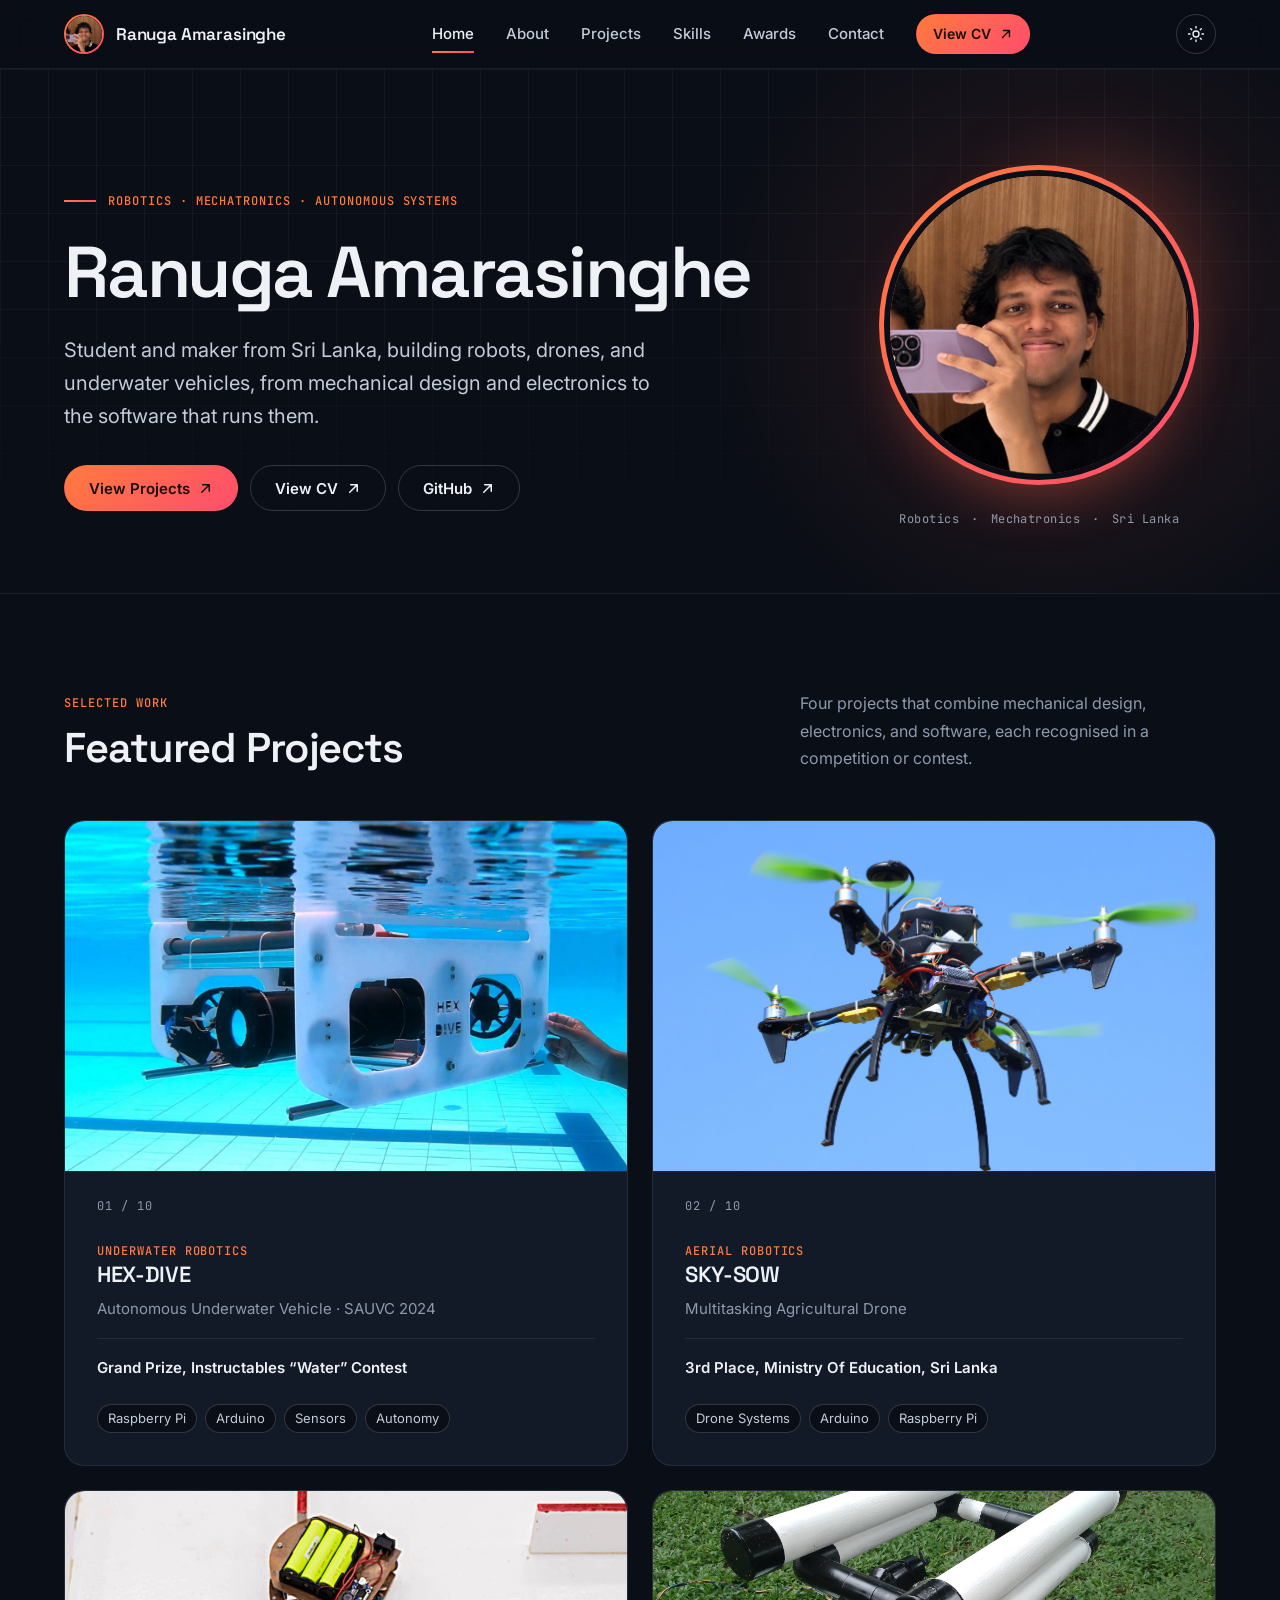
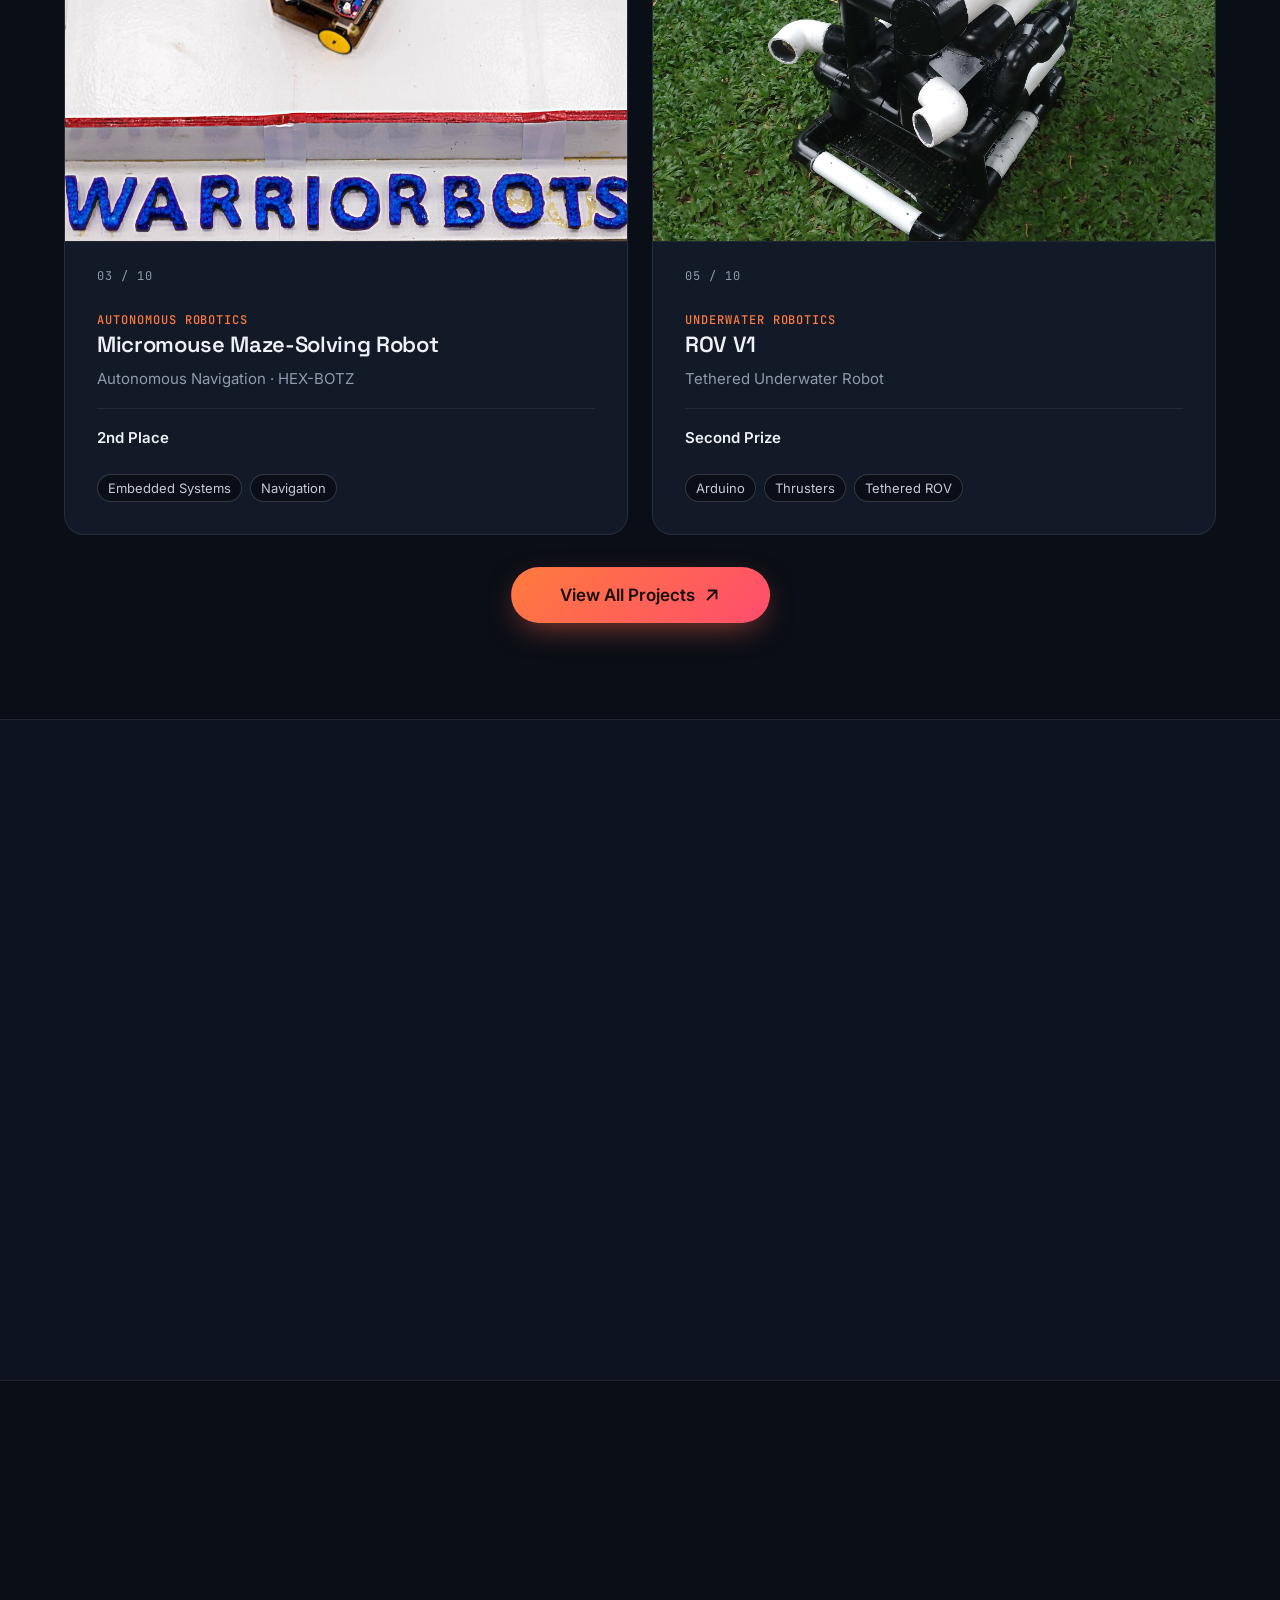
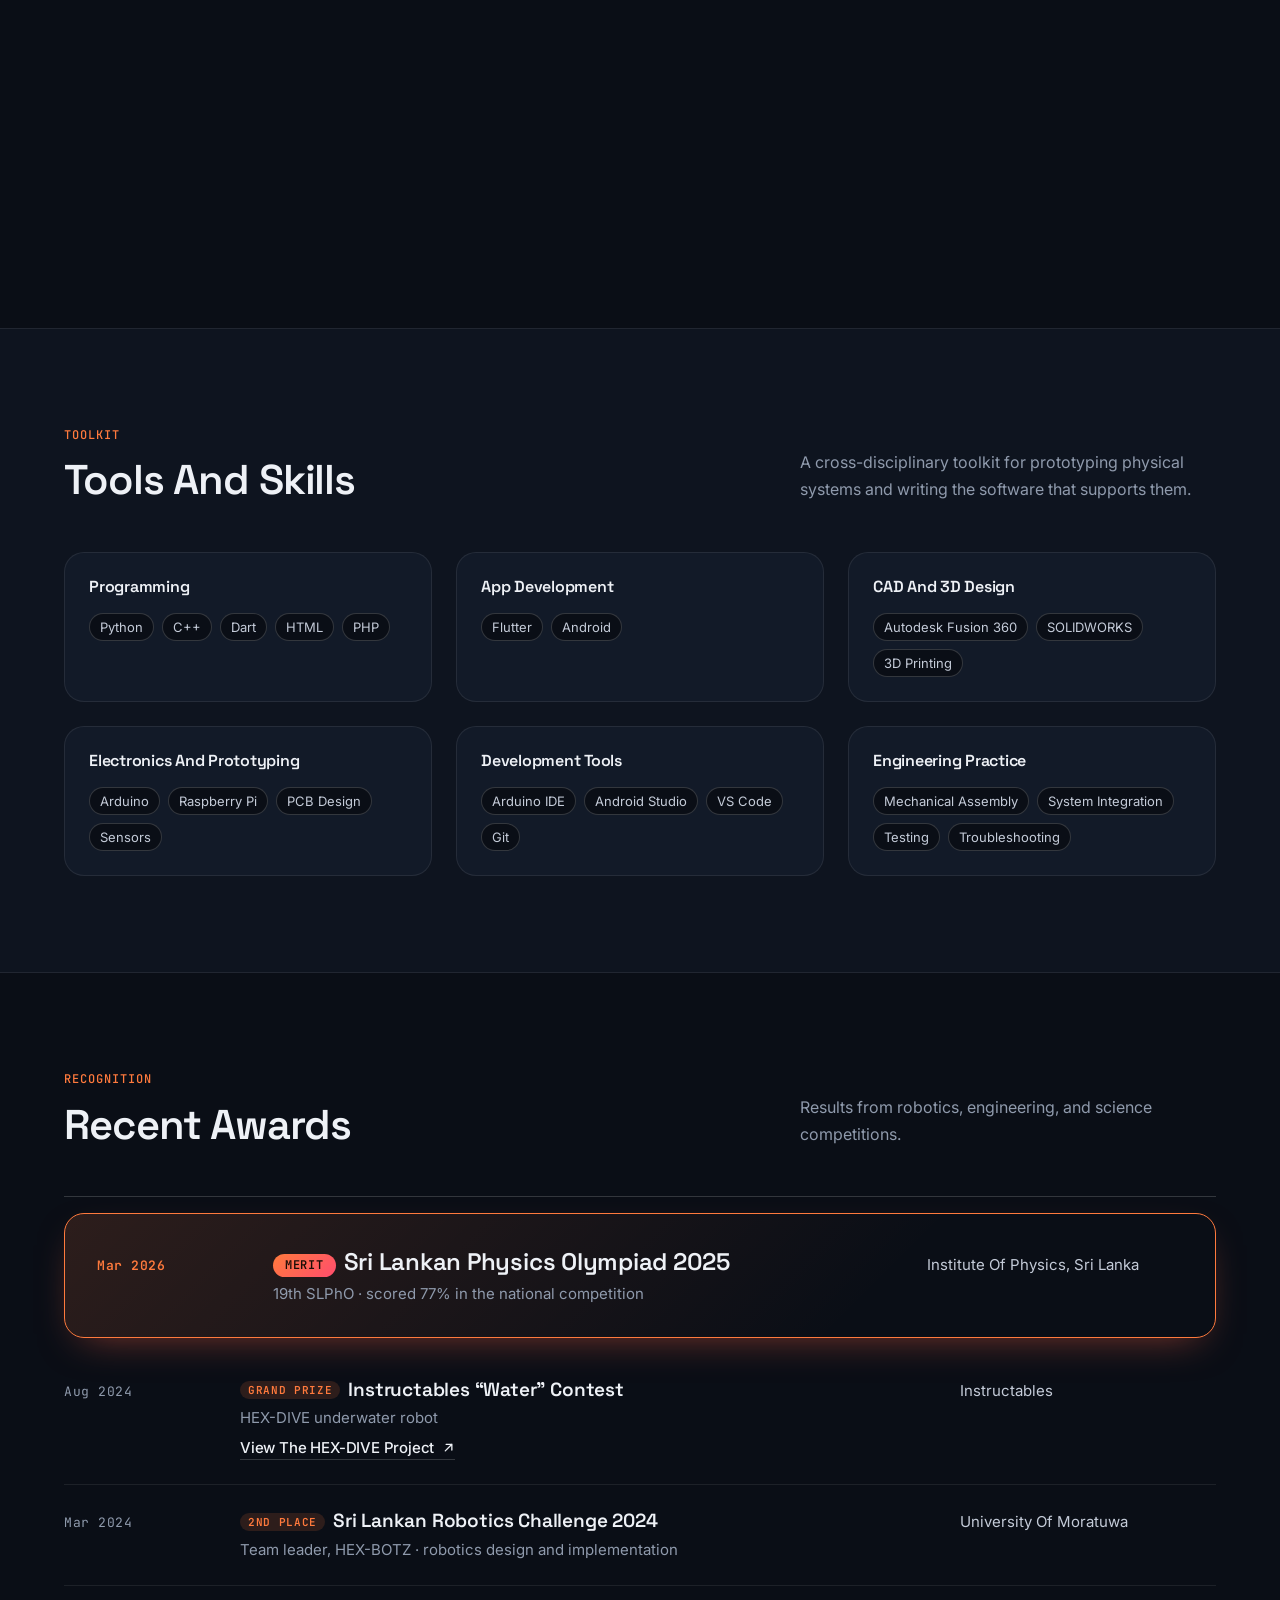
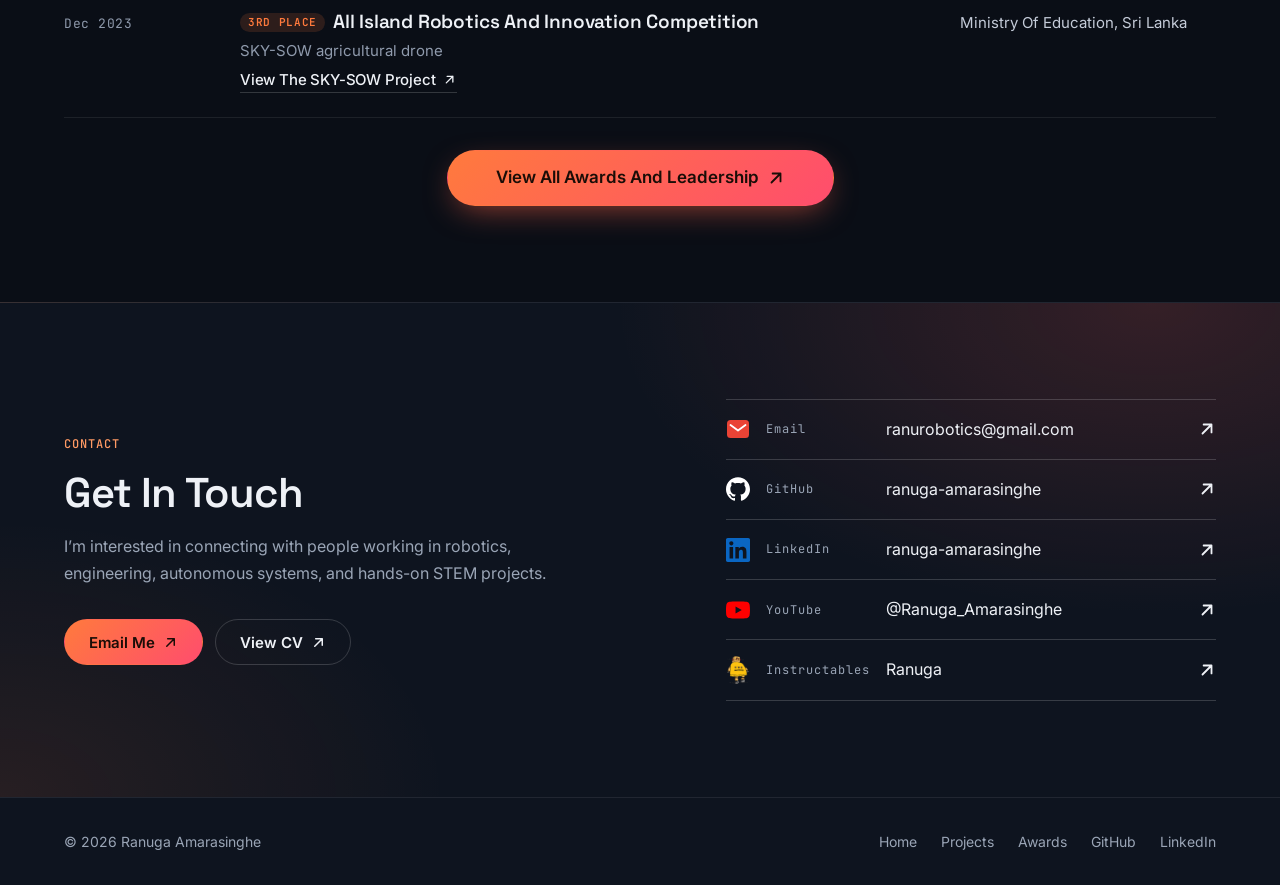
==== commit 6bdaa476: "Add files via upload" ====
--- a/index.html
+++ b/index.html
@@ -34,6 +34,7 @@
       </div>
       <div class="nav__menu" id="navMenu">
         <div class="nav__links">
+          <a class="nav__link" href="index.html" aria-current="page">Home</a>
           <a class="nav__link" href="index.html#about">About</a>
           <a class="nav__link" href="projects.html">Projects</a>
           <a class="nav__link" href="index.html#skills">Skills</a>
@@ -64,12 +65,7 @@
             <figcaption><span>Robotics</span><span>Mechatronics</span><span>Sri Lanka</span></figcaption>
           </figure>
         </div>
-        <div class="stats" role="list">
-          <div class="stat" role="listitem"><span class="stat__value" data-count="projects">9</span><span class="stat__label">Engineering projects</span></div>
-          <div class="stat" role="listitem"><span class="stat__value" data-count="awards">7</span><span class="stat__label">Awards and placements</span></div>
-          <div class="stat" role="listitem"><span class="stat__value" data-count="leadership">7</span><span class="stat__label">Leadership roles</span></div>
         </div>
-      </div>
     </section>
 
     <section class="section" id="projects" aria-labelledby="projects-title" style="border-top:1px solid var(--line)">
@@ -157,12 +153,12 @@
             <a class="button button--ghost-light" href="assets/cv.pdf" target="_blank" rel="noopener noreferrer">View CV <svg viewBox="0 0 16 16" aria-hidden="true"><path d="M4 12L12 4M5 4h7v7" fill="none" stroke="currentColor" stroke-width="1.6" stroke-linecap="round" stroke-linejoin="round"/></svg></a>
           </div>
         </div>
-                <div class="contact__list reveal">
-          <a class="contact__item" href="mailto:ranurobotics@gmail.com"><svg class="contact__ico" viewBox="0 0 24 24" aria-hidden="true" fill="none" stroke="currentColor" stroke-width="1.7" stroke-linecap="round" stroke-linejoin="round"><rect x="2" y="4" width="20" height="16" rx="2"/><path d="m22 7-10 6L2 7"/></svg><span class="contact__name">Email</span><span class="contact__val">ranurobotics@gmail.com</span><svg class="contact__arrow" viewBox="0 0 16 16" aria-hidden="true"><path d="M4 12L12 4M5 4h7v7" fill="none" stroke="currentColor" stroke-width="1.6" stroke-linecap="round" stroke-linejoin="round"/></svg></a>
-          <a class="contact__item" href="https://github.com/ranuga-amarasinghe" target="_blank" rel="noopener noreferrer"><svg class="contact__ico" viewBox="0 0 24 24" aria-hidden="true" fill="none" stroke="currentColor" stroke-width="1.7" stroke-linecap="round" stroke-linejoin="round"><path d="M9 19c-5 1.5-5-2.5-7-3m14 6v-3.87a3.37 3.37 0 0 0-.94-2.61c3.14-.35 6.44-1.54 6.44-7A5.44 5.44 0 0 0 20 4.77 5.07 5.07 0 0 0 19.91 1S18.73.65 16 2.48a13.38 13.38 0 0 0-7 0C6.27.65 5.09 1 5.09 1A5.07 5.07 0 0 0 5 4.77a5.44 5.44 0 0 0-1.5 3.78c0 5.42 3.3 6.61 6.44 7A3.37 3.37 0 0 0 9 18.13V22"/></svg><span class="contact__name">GitHub</span><span class="contact__val">ranuga-amarasinghe</span><svg class="contact__arrow" viewBox="0 0 16 16" aria-hidden="true"><path d="M4 12L12 4M5 4h7v7" fill="none" stroke="currentColor" stroke-width="1.6" stroke-linecap="round" stroke-linejoin="round"/></svg></a>
-          <a class="contact__item" href="https://www.linkedin.com/in/ranuga-amarasinghe/" target="_blank" rel="noopener noreferrer"><svg class="contact__ico" viewBox="0 0 24 24" aria-hidden="true" fill="none" stroke="currentColor" stroke-width="1.7" stroke-linecap="round" stroke-linejoin="round"><path d="M16 8a6 6 0 0 1 6 6v7h-4v-7a2 2 0 0 0-2-2 2 2 0 0 0-2 2v7h-4v-7a6 6 0 0 1 6-6z"/><rect x="2" y="9" width="4" height="12"/><circle cx="4" cy="4" r="2"/></svg><span class="contact__name">LinkedIn</span><span class="contact__val">ranuga-amarasinghe</span><svg class="contact__arrow" viewBox="0 0 16 16" aria-hidden="true"><path d="M4 12L12 4M5 4h7v7" fill="none" stroke="currentColor" stroke-width="1.6" stroke-linecap="round" stroke-linejoin="round"/></svg></a>
-          <a class="contact__item" href="https://www.youtube.com/@Ranuga_Amarasinghe" target="_blank" rel="noopener noreferrer"><svg class="contact__ico" viewBox="0 0 24 24" aria-hidden="true" fill="none" stroke="currentColor" stroke-width="1.7" stroke-linecap="round" stroke-linejoin="round"><path d="M22.54 6.42a2.78 2.78 0 0 0-1.94-2C18.88 4 12 4 12 4s-6.88 0-8.6.46a2.78 2.78 0 0 0-1.94 2A29 29 0 0 0 1 11.75a29 29 0 0 0 .46 5.33A2.78 2.78 0 0 0 3.4 19c1.72.46 8.6.46 8.6.46s6.88 0 8.6-.46a2.78 2.78 0 0 0 1.94-2 29 29 0 0 0 .46-5.25 29 29 0 0 0-.46-5.33z"/><polygon points="9.75 15.02 15.5 11.75 9.75 8.48 9.75 15.02"/></svg><span class="contact__name">YouTube</span><span class="contact__val">@Ranuga_Amarasinghe</span><svg class="contact__arrow" viewBox="0 0 16 16" aria-hidden="true"><path d="M4 12L12 4M5 4h7v7" fill="none" stroke="currentColor" stroke-width="1.6" stroke-linecap="round" stroke-linejoin="round"/></svg></a>
-          <a class="contact__item" href="https://www.instructables.com/member/Ranuga" target="_blank" rel="noopener noreferrer"><svg class="contact__ico" viewBox="0 0 24 24" aria-hidden="true" fill="none" stroke="currentColor" stroke-width="1.7" stroke-linecap="round" stroke-linejoin="round"><circle cx="12" cy="12" r="3.5"/><circle cx="12" cy="12" r="7.5"/><path d="M12 2v2.5M12 19.5V22M2 12h2.5M19.5 12H22M4.9 4.9l1.8 1.8M17.3 17.3l1.8 1.8M4.9 19.1l1.8-1.8M17.3 6.7l1.8-1.8"/></svg><span class="contact__name">Instructables</span><span class="contact__val">Ranuga</span><svg class="contact__arrow" viewBox="0 0 16 16" aria-hidden="true"><path d="M4 12L12 4M5 4h7v7" fill="none" stroke="currentColor" stroke-width="1.6" stroke-linecap="round" stroke-linejoin="round"/></svg></a>
+                        <div class="contact__list reveal">
+          <a class="contact__item" href="mailto:ranurobotics@gmail.com"><svg class="contact__ico" viewBox="0 0 24 24" aria-hidden="true"><rect x="1" y="3" width="22" height="18" rx="3.5" fill="#EA4335"/><path d="m4.5 8 7.5 5.5L19.5 8" fill="none" stroke="#fff" stroke-width="1.8" stroke-linecap="round" stroke-linejoin="round"/></svg><span class="contact__name">Email</span><span class="contact__val">ranurobotics@gmail.com</span><svg class="contact__arrow" viewBox="0 0 16 16" aria-hidden="true"><path d="M4 12L12 4M5 4h7v7" fill="none" stroke="currentColor" stroke-width="1.6" stroke-linecap="round" stroke-linejoin="round"/></svg></a>
+          <a class="contact__item" href="https://github.com/ranuga-amarasinghe" target="_blank" rel="noopener noreferrer"><svg class="contact__ico" viewBox="0 0 24 24" aria-hidden="true" style="color:#ffffff"><g fill="currentColor"><path d="M12 .297c-6.63 0-12 5.373-12 12 0 5.303 3.438 9.8 8.205 11.385.6.113.82-.258.82-.577 0-.285-.01-1.04-.015-2.04-3.338.724-4.042-1.61-4.042-1.61C4.422 18.07 3.633 17.7 3.633 17.7c-1.087-.744.084-.729.084-.729 1.205.084 1.838 1.236 1.838 1.236 1.07 1.835 2.809 1.305 3.495.998.108-.776.417-1.305.76-1.605-2.665-.3-5.466-1.332-5.466-5.93 0-1.31.465-2.38 1.235-3.22-.135-.303-.54-1.523.105-3.176 0 0 1.005-.322 3.3 1.23.96-.267 1.98-.399 3-.405 1.02.006 2.04.138 3 .405 2.28-1.552 3.285-1.23 3.285-1.23.645 1.653.24 2.873.12 3.176.765.84 1.23 1.91 1.23 3.22 0 4.61-2.805 5.625-5.475 5.92.42.36.81 1.096.81 2.22 0 1.606-.015 2.896-.015 3.286 0 .315.21.69.825.57C20.565 22.092 24 17.592 24 12.297c0-6.627-5.373-12-12-12"/></g></svg><span class="contact__name">GitHub</span><span class="contact__val">ranuga-amarasinghe</span><svg class="contact__arrow" viewBox="0 0 16 16" aria-hidden="true"><path d="M4 12L12 4M5 4h7v7" fill="none" stroke="currentColor" stroke-width="1.6" stroke-linecap="round" stroke-linejoin="round"/></svg></a>
+          <a class="contact__item" href="https://www.linkedin.com/in/ranuga-amarasinghe/" target="_blank" rel="noopener noreferrer"><svg class="contact__ico" viewBox="0 0 24 24" aria-hidden="true" style="color:#0A66C2"><g fill="currentColor"><path d="M20.447 20.452h-3.554v-5.569c0-1.328-.027-3.037-1.852-3.037-1.853 0-2.136 1.445-2.136 2.939v5.667H9.351V9h3.414v1.561h.046c.477-.9 1.637-1.85 3.37-1.85 3.601 0 4.267 2.37 4.267 5.455v6.286zM5.337 7.433c-1.144 0-2.063-.926-2.063-2.065 0-1.138.92-2.063 2.063-2.063 1.14 0 2.064.925 2.064 2.063 0 1.139-.925 2.065-2.064 2.065zm1.782 13.019H3.555V9h3.564v11.452zM22.225 0H1.771C.792 0 0 .774 0 1.729v20.542C0 23.227.792 24 1.771 24h20.451C23.2 24 24 23.227 24 22.271V1.729C24 .774 23.2 0 22.222 0h.003z"/></g></svg><span class="contact__name">LinkedIn</span><span class="contact__val">ranuga-amarasinghe</span><svg class="contact__arrow" viewBox="0 0 16 16" aria-hidden="true"><path d="M4 12L12 4M5 4h7v7" fill="none" stroke="currentColor" stroke-width="1.6" stroke-linecap="round" stroke-linejoin="round"/></svg></a>
+          <a class="contact__item" href="https://www.youtube.com/@Ranuga_Amarasinghe" target="_blank" rel="noopener noreferrer"><svg class="contact__ico" viewBox="0 0 24 24" aria-hidden="true" style="color:#FF0000"><g fill="currentColor"><path d="M23.498 6.186a3.016 3.016 0 0 0-2.122-2.136C19.505 3.545 12 3.545 12 3.545s-7.505 0-9.377.505A3.017 3.017 0 0 0 .502 6.186C0 8.07 0 12 0 12s0 3.93.502 5.814a3.016 3.016 0 0 0 2.122 2.136c1.871.505 9.376.505 9.376.505s7.505 0 9.377-.505a3.015 3.015 0 0 0 2.122-2.136C24 15.93 24 12 24 12s0-3.93-.502-5.814zM9.545 15.568V8.432L15.818 12l-6.273 3.568z"/></g></svg><span class="contact__name">YouTube</span><span class="contact__val">@Ranuga_Amarasinghe</span><svg class="contact__arrow" viewBox="0 0 16 16" aria-hidden="true"><path d="M4 12L12 4M5 4h7v7" fill="none" stroke="currentColor" stroke-width="1.6" stroke-linecap="round" stroke-linejoin="round"/></svg></a>
+          <a class="contact__item" href="https://www.instructables.com/member/Ranuga" target="_blank" rel="noopener noreferrer"><img class="contact__ico contact__ico--img" src="assets/icons/instructables.png" width="24" height="24" alt="" loading="lazy"><span class="contact__name">Instructables</span><span class="contact__val">Ranuga</span><svg class="contact__arrow" viewBox="0 0 16 16" aria-hidden="true"><path d="M4 12L12 4M5 4h7v7" fill="none" stroke="currentColor" stroke-width="1.6" stroke-linecap="round" stroke-linejoin="round"/></svg></a>
         </div>
       </div>
     </section>
--- a/css/styles.css
+++ b/css/styles.css
@@ -0,0 +1,632 @@
+/* ==========================================================================
+   Ranuga Amarasinghe — portfolio
+   One stylesheet, one design system.
+   Palette: warm paper, ink, and a single signal-orange accent.
+   Type: Space Grotesk (headings), Inter (body), JetBrains Mono (labels).
+   ========================================================================== */
+
+/* 1. Tokens ---------------------------------------------------------------- */
+:root {
+  color-scheme: dark;
+  --paper: #0a0e16;
+  --paper-2: #0e141f;
+  --surface: #121a28;
+  --ink: #eef1f6;
+  --ink-2: #c4cbd8;
+  --muted: #8f9aac;
+  --line: rgba(255,255,255,.08);
+  --line-strong: rgba(255,255,255,.17);
+  --accent: #ff7a3d;
+  --accent-hover: #ffa06b;
+  --accent-soft: rgba(255,122,61,.14);
+  --on-dark: #eef1f6;
+  --on-dark-muted: #9aa5b6;
+  --accent-on-dark: #ff9a64;
+  --grad: linear-gradient(135deg, #ff7a3d 0%, #ff4d6d 100%);
+  --grad-text: linear-gradient(135deg, #ff7a3d 0%, #ff4d6d 100%);
+  --header-bg: rgba(10,14,22,.78);
+  --grid: rgba(255,255,255,.04);
+  --shadow-card: 0 18px 40px -20px rgba(0,0,0,.8);
+
+  --font-display: "Space Grotesk", "Helvetica Neue", Arial, sans-serif;
+  --font-body: "Inter", system-ui, -apple-system, "Segoe UI", Roboto, sans-serif;
+  --font-mono: "JetBrains Mono", ui-monospace, SFMono-Regular, Menlo, Consolas, monospace;
+
+  --s-1: .25rem; --s-2: .5rem; --s-3: .75rem; --s-4: 1rem; --s-5: 1.5rem;
+  --s-6: 2rem; --s-7: 3rem; --s-8: 4rem; --s-9: 6rem;
+
+  --container: 72rem;
+  --reading: 38rem;
+  --radius: 12px;
+  --radius-lg: 20px;
+  --header-h: 4.25rem;
+}
+
+/* Light theme: toggled with the button in the header (data-theme="light" on <html>) */
+[data-theme="light"] {
+  color-scheme: light;
+  --paper: #f7f6f2;
+  --paper-2: #efede7;
+  --surface: #ffffff;
+  --ink: #14181f;
+  --ink-2: #3b424d;
+  --muted: #566070;
+  --line: rgba(20,24,31,.11);
+  --line-strong: rgba(20,24,31,.22);
+  --accent: #c2410c;
+  --accent-hover: #9a3412;
+  --accent-soft: #fde8dc;
+  --on-dark: #14181f;
+  --on-dark-muted: #566070;
+  --accent-on-dark: #c2410c;
+  --grad-text: linear-gradient(135deg, #c2410c 0%, #be123c 100%);
+  --header-bg: rgba(247,246,242,.85);
+  --grid: rgba(20,24,31,.05);
+  --shadow-card: 0 18px 40px -22px rgba(20,24,31,.4);
+}
+
+/* 2. Base ------------------------------------------------------------------ */
+*, *::before, *::after { box-sizing: border-box; }
+
+html {
+  scroll-behavior: smooth;
+  scroll-padding-top: calc(var(--header-h) + 1rem);
+  -webkit-text-size-adjust: 100%;
+}
+
+body {
+  margin: 0;
+  background: var(--paper);
+  color: var(--ink);
+  font-family: var(--font-body);
+  font-size: 1rem;
+  line-height: 1.7;
+  -webkit-font-smoothing: antialiased;
+  text-rendering: optimizeLegibility;
+  overflow-x: hidden;
+}
+
+img, svg { display: block; max-width: 100%; }
+a { color: inherit; }
+p { margin: 0 0 var(--s-4); }
+ul, ol { margin: 0; padding: 0; list-style: none; }
+
+h1, h2, h3 {
+  margin: 0;
+  font-family: var(--font-display);
+  font-weight: 600;
+  color: var(--ink);
+  text-wrap: balance;
+}
+h1 { font-size: clamp(2.5rem, 1.4rem + 4.6vw, 4.5rem); line-height: 1.04; letter-spacing: -.035em; }
+h2 { font-size: clamp(1.75rem, 1.2rem + 2vw, 2.6rem); line-height: 1.12; letter-spacing: -.025em; }
+h3 { font-size: 1.25rem; line-height: 1.25; letter-spacing: -.015em; }
+
+:focus-visible { outline: 2px solid var(--accent); outline-offset: 3px; border-radius: 2px; }
+::selection { background: var(--accent); color: #fff; }
+
+.container { width: min(var(--container), calc(100% - 2.5rem)); margin-inline: auto; }
+
+.skip-link {
+  position: absolute; left: var(--s-4); top: -4rem; z-index: 100;
+  padding: var(--s-3) var(--s-4); background: var(--ink); color: var(--paper);
+  border-radius: var(--radius); font-size: .875rem; text-decoration: none;
+}
+.skip-link:focus { top: var(--s-3); }
+
+.visually-hidden {
+  position: absolute; width: 1px; height: 1px; margin: -1px; padding: 0;
+  overflow: hidden; clip: rect(0 0 0 0); white-space: nowrap; border: 0;
+}
+
+/* 3. Labels, buttons, links ------------------------------------------------ */
+.label {
+  font-family: var(--font-mono);
+  font-size: .75rem;
+  font-weight: 500;
+  letter-spacing: .08em;
+  text-transform: uppercase;
+  color: var(--accent);
+}
+
+.button {
+  display: inline-flex; align-items: center; justify-content: center; gap: var(--s-2);
+  min-height: 2.875rem; padding: 0 var(--s-5);
+  border: 1px solid var(--ink); border-radius: 999px;
+  font-family: var(--font-body); font-size: .9375rem; font-weight: 600; line-height: 1;
+  text-decoration: none; cursor: pointer;
+  transition: background-color .18s ease, color .18s ease, border-color .18s ease;
+}
+.button svg { width: 1em; height: 1em; flex: none; transition: transform .18s ease; }
+.button:hover svg { transform: translate(2px, -2px); }
+.button--primary { background: var(--grad); color: #1a0d07; border-color: transparent; }
+.button--primary:hover { filter: brightness(1.1); box-shadow: 0 8px 28px -8px rgba(255,100,70,.6); }
+.button--secondary { background: transparent; color: var(--ink); }
+.button--secondary { border-color: var(--line-strong); }
+.button--secondary:hover { background: var(--ink); color: var(--paper); border-color: var(--ink); }
+.button--light { background: var(--grad); color: #1a0d07; border-color: transparent; }
+.button--light:hover { filter: brightness(1.1); }
+.button--ghost-light { background: transparent; color: var(--on-dark); border-color: var(--line-strong); }
+.button--ghost-light:hover { background: var(--on-dark); color: var(--ink); border-color: var(--on-dark); }
+
+.text-link {
+  display: inline-flex; align-items: center; gap: var(--s-2);
+  font-weight: 600; font-size: .9375rem; color: var(--ink); text-decoration: none;
+  border-bottom: 1px solid var(--line-strong); padding-bottom: 2px; white-space: nowrap;
+  transition: color .18s ease, border-color .18s ease;
+}
+.text-link svg { width: .875em; height: .875em; flex: none; }
+.text-link:hover { color: var(--accent); border-color: var(--accent); }
+
+.button-row { display: flex; flex-wrap: wrap; gap: var(--s-3); }
+
+/* 4. Header ---------------------------------------------------------------- */
+.site-header {
+  position: sticky; top: 0; z-index: 50;
+  background: var(--header-bg);
+  -webkit-backdrop-filter: blur(12px); backdrop-filter: blur(12px);
+  border-bottom: 1px solid var(--line);
+}
+.nav { display: flex; align-items: center; justify-content: space-between; gap: var(--s-5); min-height: var(--header-h); }
+
+.brand { display: inline-flex; align-items: center; gap: var(--s-3); text-decoration: none; font-family: var(--font-display); font-weight: 600; font-size: 1.0625rem; letter-spacing: -.01em; white-space: nowrap; }
+.brand__photo { width: 2.5rem; height: 2.5rem; border-radius: 50%; object-fit: cover; object-position: 50% 30%; border: 2px solid transparent; background: linear-gradient(var(--paper), var(--paper)) padding-box, var(--grad) border-box; }
+
+.nav__menu { display: flex; align-items: center; gap: var(--s-6); }
+.nav__links { display: flex; align-items: center; gap: var(--s-6); }
+.nav__link {
+  position: relative; padding: var(--s-2) 0;
+  font-size: .9375rem; font-weight: 500; color: var(--ink-2); text-decoration: none;
+  transition: color .18s ease;
+}
+.nav__link::after {
+  content: ""; position: absolute; left: 0; right: 0; bottom: 2px; height: 2px;
+  background: var(--grad); transform: scaleX(0); transform-origin: left; transition: transform .2s ease;
+}
+.nav__link:hover { color: var(--ink); }
+.nav__link:hover::after, .nav__link[aria-current="page"]::after { transform: scaleX(1); }
+.nav__link[aria-current="page"] { color: var(--ink); }
+.nav .button { min-height: 2.5rem; padding: 0 var(--s-4); font-size: .875rem; }
+
+.nav__toggle {
+  display: none; align-items: center; gap: var(--s-2);
+  min-height: 2.5rem; padding: 0 var(--s-4);
+  background: transparent; color: var(--ink); border: 1px solid var(--line-strong); border-radius: var(--radius);
+  font: 600 .875rem/1 var(--font-body); cursor: pointer;
+}
+.nav__toggle-icon { position: relative; width: 14px; height: 2px; background: currentColor; transition: background-color .15s ease; }
+.nav__toggle-icon::before, .nav__toggle-icon::after { content: ""; position: absolute; left: 0; width: 14px; height: 2px; background: currentColor; transition: transform .2s ease; }
+.nav__toggle-icon::before { top: -5px; }
+.nav__toggle-icon::after { top: 5px; }
+.nav__toggle[aria-expanded="true"] .nav__toggle-icon { background: transparent; }
+.nav__toggle[aria-expanded="true"] .nav__toggle-icon::before { transform: translateY(5px) rotate(45deg); }
+.nav__toggle[aria-expanded="true"] .nav__toggle-icon::after { transform: translateY(-5px) rotate(-45deg); }
+
+/* 5. Sections ------------------------------------------------------------- */
+.section { padding-block: var(--s-9); }
+.section--tight { padding-block: var(--s-8); }
+.section--alt { background: var(--paper-2); border-block: 1px solid var(--line); }
+
+.section-head {
+  display: grid; grid-template-columns: minmax(0, 1fr) minmax(0, 26rem);
+  gap: var(--s-6) var(--s-8); align-items: end; margin-bottom: var(--s-7);
+}
+.section-head .label { display: block; margin-bottom: var(--s-3); }
+.section-head p { margin: 0; color: var(--muted); font-size: 1rem; }
+
+/* 6. Hero ----------------------------------------------------------------- */
+.hero { position: relative; padding-block: var(--s-9) var(--s-8); overflow: hidden; }
+.hero::before {
+  /* faint engineering-paper grid, fading out toward the bottom */
+  content: ""; position: absolute; inset: 0; z-index: -1;
+  background-image:
+    linear-gradient(to right, var(--grid) 1px, transparent 1px),
+    linear-gradient(to bottom, var(--grid) 1px, transparent 1px);
+  background-size: 48px 48px;
+  -webkit-mask-image: linear-gradient(to bottom, #000 30%, transparent 95%);
+  mask-image: linear-gradient(to bottom, #000 30%, transparent 95%);
+}
+.hero::after { content: ""; position: absolute; z-index: -1; top: -20%; right: -10%; width: 55%; aspect-ratio: 1; background: radial-gradient(closest-side, rgba(255,90,80,.14), transparent); }
+.hero__grid { display: grid; grid-template-columns: minmax(0, 1.35fr) minmax(0, .65fr); gap: var(--s-8); align-items: center; }
+.hero__eyebrow { display: inline-flex; align-items: center; gap: var(--s-3); margin-bottom: var(--s-5); }
+.hero__eyebrow::before { content: ""; width: 2rem; height: 2px; background: var(--grad); }
+.hero h1 { margin-bottom: var(--s-5); }
+.hero__lead { max-width: var(--reading); margin-bottom: var(--s-6); font-size: clamp(1.0625rem, 1rem + .35vw, 1.25rem); line-height: 1.65; color: var(--ink-2); }
+
+.portrait { position: relative; margin: 0; justify-self: center; width: min(100%, 20rem); text-align: center; }
+.portrait::before { content: ""; position: absolute; inset: -12% -12% auto auto; width: 90%; aspect-ratio: 1; z-index: -1; border-radius: 50%; background: radial-gradient(closest-side, rgba(255,110,70,.35), transparent); filter: blur(30px); }
+.portrait__frame { aspect-ratio: 1; padding: 5px; border-radius: 50%; background: var(--grad); box-shadow: 0 30px 60px -25px rgba(255,100,70,.45); }
+.portrait__frame img { width: 100%; height: 100%; object-fit: cover; object-position: 50% 30%; border-radius: 50%; border: 6px solid var(--paper); }
+.portrait figcaption { display: flex; justify-content: center; gap: var(--s-3); margin-top: var(--s-5); font-family: var(--font-mono); font-size: .75rem; letter-spacing: .04em; color: var(--muted); }
+.portrait figcaption span + span::before { content: "·"; margin-right: var(--s-3); }
+
+.stats { display: grid; grid-template-columns: repeat(3, 1fr); margin-top: var(--s-8); border: 1px solid var(--line); border-radius: var(--radius-lg); background: var(--surface); overflow: hidden; }
+.stat { padding: var(--s-5) var(--s-5); }
+.stat + .stat { border-left: 1px solid var(--line); }
+.stat__value { display: block; background: var(--grad-text); -webkit-background-clip: text; background-clip: text; color: transparent; font-family: var(--font-display); font-size: 2.25rem; font-weight: 600; line-height: 1; letter-spacing: -.03em; }
+.stat__label { display: block; margin-top: var(--s-2); font-size: .875rem; color: var(--muted); }
+
+/* 7. Page header (inner pages) ------------------------------------------- */
+.page-head { position: relative; padding-block: var(--s-8) var(--s-7); border-bottom: 1px solid var(--line); }
+.page-head::before {
+  content: ""; position: absolute; inset: 0; z-index: -1;
+  background-image:
+    linear-gradient(to right, var(--grid) 1px, transparent 1px),
+    linear-gradient(to bottom, var(--grid) 1px, transparent 1px);
+  background-size: 48px 48px;
+  -webkit-mask-image: linear-gradient(to bottom, #000, transparent);
+  mask-image: linear-gradient(to bottom, #000, transparent);
+}
+.page-head .label { display: block; margin-bottom: var(--s-4); }
+.page-head h1 { font-size: clamp(2.25rem, 1.3rem + 3.6vw, 3.75rem); margin-bottom: var(--s-4); }
+.page-head p { max-width: var(--reading); margin: 0; font-size: 1.125rem; color: var(--ink-2); }
+
+/* 8. About / facts -------------------------------------------------------- */
+.about { display: grid; grid-template-columns: minmax(0, 1.1fr) minmax(0, .9fr); gap: var(--s-8); align-items: start; }
+.about__text p { max-width: var(--reading); color: var(--ink-2); }
+.about__text p:last-child { margin-bottom: 0; }
+
+.facts { border: 1px solid var(--line); border-radius: var(--radius-lg); background: var(--surface); overflow: hidden; }
+.facts__row { display: grid; grid-template-columns: 7.5rem minmax(0, 1fr); gap: var(--s-4); padding: var(--s-4) var(--s-5); }
+.facts__row + .facts__row { border-top: 1px solid var(--line); }
+.facts dt { font-family: var(--font-mono); font-size: .75rem; letter-spacing: .06em; text-transform: uppercase; color: var(--muted); padding-top: .2rem; }
+.facts dd { margin: 0; font-size: .9375rem; line-height: 1.55; }
+.facts dd span { display: block; color: var(--muted); font-size: .875rem; }
+
+/* 9. Focus areas + skills ------------------------------------------------ */
+.grid { display: grid; gap: var(--s-5); }
+.grid--3 { grid-template-columns: repeat(3, minmax(0, 1fr)); }
+.grid--2 { grid-template-columns: repeat(2, minmax(0, 1fr)); }
+.grid--4 { grid-template-columns: repeat(4, minmax(0, 1fr)); }
+
+.card { display: flex; flex-direction: column; padding: var(--s-5) var(--s-5) var(--s-6); background: var(--surface); border: 1px solid var(--line); border-radius: var(--radius-lg); }
+.card h3 { margin-bottom: var(--s-2); font-size: 1.0625rem; }
+.card p { margin: 0; font-size: .9375rem; color: var(--muted); line-height: 1.6; }
+.card .icon { margin-bottom: var(--s-5); }
+
+.icon { width: 2.75rem; height: 2.75rem; color: var(--ink); }
+.icon svg { width: 100%; height: 100%; fill: none; stroke: currentColor; stroke-width: 1.5; stroke-linecap: round; stroke-linejoin: round; }
+
+.skill { padding: var(--s-5); background: var(--surface); border: 1px solid var(--line); border-radius: var(--radius-lg); }
+.skill h3 { margin-bottom: var(--s-4); font-size: 1rem; }
+.chips { display: flex; flex-wrap: wrap; gap: var(--s-2); }
+.chip { display: inline-block; padding: .25rem .625rem; border: 1px solid var(--line-strong); border-radius: 999px; font-size: .8125rem; line-height: 1.4; color: var(--ink-2); background: var(--paper); white-space: nowrap; }
+
+/* 10. Projects ------------------------------------------------------------ */
+.featured { display: grid; gap: var(--s-5); }
+
+.project {
+  display: grid; grid-template-columns: 11rem minmax(0, 1fr) minmax(0, 17rem); gap: var(--s-6);
+  padding: var(--s-6); background: var(--surface); border: 1px solid var(--line); border-radius: var(--radius-lg);
+  transition: border-color .2s ease, box-shadow .2s ease;
+}
+.project:hover { border-color: var(--line-strong); box-shadow: var(--shadow-card); }
+
+.project__media { display: flex; flex-direction: column; justify-content: space-between; gap: var(--s-5); padding: var(--s-4); background: var(--paper-2); border: 1px solid var(--line); border-radius: var(--radius); }
+.project__index { font-family: var(--font-mono); font-size: .75rem; letter-spacing: .08em; color: var(--muted); }
+.project__media .icon { width: 4.5rem; height: 4.5rem; color: var(--ink); }
+.project__media .icon svg { stroke-width: 1.25; }
+
+.project__body .label { display: block; margin-bottom: var(--s-2); }
+.project__body h3 { font-size: clamp(1.375rem, 1.1rem + 1vw, 1.75rem); letter-spacing: -.02em; }
+.project__subtitle { margin: var(--s-1) 0 var(--s-4); font-size: .9375rem; color: var(--muted); }
+.project__body p { color: var(--ink-2); font-size: .9688rem; }
+.project__body .chips { margin-top: var(--s-5); }
+
+.project__facts { align-self: start; margin: 0; border-left: 1px solid var(--line); padding-left: var(--s-5); }
+.project__facts div + div { margin-top: var(--s-4); }
+.project__facts dt { font-family: var(--font-mono); font-size: .6875rem; letter-spacing: .08em; text-transform: uppercase; color: var(--muted); margin-bottom: 2px; }
+.project__facts dd { margin: 0; font-size: .9375rem; line-height: 1.5; }
+.project__facts .outcome { font-weight: 600; }
+
+.compact { display: flex; flex-direction: column; padding: var(--s-5); background: var(--surface); border: 1px solid var(--line); border-radius: var(--radius-lg); transition: border-color .2s ease; }
+.compact:hover { border-color: var(--line-strong); }
+.compact__top { display: flex; align-items: center; justify-content: space-between; gap: var(--s-3); margin-bottom: var(--s-5); }
+.compact .icon { width: 3rem; height: 3rem; }
+.compact__top .project__index { align-self: flex-start; }
+.compact .label { display: block; margin-bottom: var(--s-2); }
+.compact h3 { margin-bottom: var(--s-3); }
+.compact p { flex: 1; margin: 0 0 var(--s-4); font-size: .9375rem; color: var(--muted); line-height: 1.6; }
+
+.teaser-grid { display: grid; grid-template-columns: repeat(2, minmax(0, 1fr)); gap: var(--s-5); }
+.teaser { display: flex; flex-direction: column; padding: var(--s-6); background: var(--surface); border: 1px solid var(--line); border-radius: var(--radius-lg); text-decoration: none; transition: border-color .2s ease, transform .2s ease; }
+.teaser:hover { border-color: rgba(255,122,61,.55); transform: translateY(-3px); }
+.teaser__top { display: flex; justify-content: space-between; align-items: flex-start; margin-bottom: var(--s-5); }
+.teaser .icon { width: 3.25rem; height: 3.25rem; }
+.teaser h3 { margin-bottom: var(--s-2); font-size: 1.375rem; }
+.teaser .teaser__sub { margin: 0 0 var(--s-4); font-size: .9375rem; color: var(--muted); }
+.teaser .chips { margin-top: auto; padding-top: var(--s-2); }
+.teaser__result { margin: 0 0 var(--s-4); padding-top: var(--s-4); border-top: 1px solid var(--line); font-size: .9375rem; font-weight: 600; }
+
+.section-foot { display: flex; justify-content: flex-end; margin-top: var(--s-6); }
+
+/* 11. Awards ------------------------------------------------------------- */
+.timeline { border-top: 1px solid var(--line-strong); }
+.entry { display: grid; grid-template-columns: 9rem minmax(0, 1fr) minmax(0, 16rem); gap: var(--s-5) var(--s-6); padding: var(--s-5) 0; border-bottom: 1px solid var(--line); align-items: baseline; }
+.entry__date { font-family: var(--font-mono); font-size: .8125rem; letter-spacing: .04em; color: var(--muted); }
+.entry__title { font-family: var(--font-display); font-size: 1.1875rem; font-weight: 600; line-height: 1.3; letter-spacing: -.01em; }
+.entry__title small { display: block; margin-top: var(--s-1); font-family: var(--font-body); font-size: .9375rem; font-weight: 400; letter-spacing: 0; color: var(--muted); line-height: 1.55; }
+.entry__org { font-size: .9375rem; color: var(--ink-2); }
+.badge { display: inline-block; margin-right: var(--s-2); padding: .125rem .5rem; background: var(--accent-soft); color: var(--accent); border-radius: 999px; font-family: var(--font-mono); font-size: .6875rem; font-weight: 600; letter-spacing: .06em; text-transform: uppercase; vertical-align: .15em; }
+
+/* 12. Contact (dark band) ------------------------------------------------ */
+.contact { position: relative; overflow: hidden; background: radial-gradient(60% 90% at 90% 0%, rgba(255,90,80,.16), transparent 70%), radial-gradient(50% 80% at 0% 100%, rgba(255,122,61,.1), transparent 70%), var(--paper-2); color: var(--on-dark); padding-block: var(--s-9); border-top: 1px solid var(--line); }
+.contact__grid { display: grid; grid-template-columns: minmax(0, 1.1fr) minmax(0, .9fr); gap: var(--s-8); align-items: center; }
+.contact .label { display: block; margin-bottom: var(--s-4); color: var(--accent-on-dark); }
+.contact h2 { color: var(--on-dark); margin-bottom: var(--s-4); }
+.contact p { max-width: 32rem; margin: 0; color: var(--on-dark-muted); }
+.contact__list { border-top: 1px solid var(--line-strong); }
+.contact__item { display: flex; align-items: center; justify-content: space-between; gap: var(--s-4); padding: var(--s-4) 0; border-bottom: 1px solid var(--line-strong); text-decoration: none; color: var(--on-dark); transition: color .18s ease, padding-left .18s ease; }
+.contact__ico { width: 1.5rem; height: 1.5rem; flex: none; }
+.contact__name { font-family: var(--font-mono); font-size: .75rem; letter-spacing: .08em; text-transform: uppercase; color: var(--on-dark-muted); flex: none; width: 6.5rem; }
+.contact__val { flex: 1; min-width: 0; overflow-wrap: anywhere; font-size: 1rem; }
+.contact__arrow { width: 1.125rem; height: 1.125rem; flex: none; transition: transform .18s ease; }
+.contact__item:hover { color: var(--accent-on-dark); padding-left: var(--s-2); }
+.contact__item:hover .contact__arrow { transform: translate(2px, -2px); }
+.contact__item:focus-visible { outline-color: var(--accent-on-dark); }
+.contact .button-row { margin-top: var(--s-6); }
+.contact :focus-visible { outline-color: var(--accent-on-dark); }
+
+/* 13. Footer ------------------------------------------------------------- */
+.site-footer { background: var(--paper-2); color: var(--on-dark-muted); border-top: 1px solid var(--line); font-size: .875rem; }
+.site-footer .container { display: flex; flex-wrap: wrap; justify-content: space-between; gap: var(--s-4) var(--s-6); padding-block: var(--s-6); }
+.site-footer nav { display: flex; flex-wrap: wrap; gap: var(--s-5); }
+.site-footer a { color: var(--on-dark-muted); text-decoration: none; transition: color .18s ease; }
+.site-footer a:hover { color: var(--accent-on-dark); }
+.site-footer :focus-visible { outline-color: var(--accent-on-dark); }
+
+/* 14. 404 ---------------------------------------------------------------- */
+.not-found { min-height: 60vh; display: grid; align-items: center; }
+.not-found h1 { margin: var(--s-4) 0; }
+.not-found p { max-width: var(--reading); font-size: 1.125rem; color: var(--ink-2); margin-bottom: var(--s-6); }
+
+/* 15. Reveal-on-scroll (progressive enhancement) ------------------------- */
+.js .reveal { opacity: 0; transform: translateY(14px); transition: opacity .6s ease, transform .6s ease; }
+.js .reveal.is-visible { opacity: 1; transform: none; }
+
+/* 16. Responsive --------------------------------------------------------- */
+@media (max-width: 1080px) {
+  .project { grid-template-columns: 9rem minmax(0, 1fr); }
+  .project__facts { grid-column: 1 / -1; display: grid; grid-template-columns: repeat(3, minmax(0, 1fr)); gap: var(--s-4) var(--s-5); border-left: 0; padding-left: 0; border-top: 1px solid var(--line); padding-top: var(--s-5); }
+  .project__facts div + div { margin-top: 0; }
+  .entry { grid-template-columns: 8rem minmax(0, 1fr); }
+  .entry__org { grid-column: 2; }
+}
+
+@media (max-width: 880px) {
+  .section { padding-block: var(--s-8); }
+  .section-head { grid-template-columns: 1fr; gap: var(--s-4); margin-bottom: var(--s-6); }
+  .hero { padding-block: var(--s-8) var(--s-7); }
+  .hero__grid { grid-template-columns: 1fr; gap: var(--s-7); }
+  .portrait { justify-self: center; width: min(100%, 17rem); }
+  .about, .contact__grid { grid-template-columns: 1fr; gap: var(--s-7); }
+  .grid--3, .grid--4 { grid-template-columns: repeat(2, minmax(0, 1fr)); }
+  .contact { padding-block: var(--s-8); }
+}
+
+@media (max-width: 860px) {
+  .nav__toggle { display: inline-flex; }
+  .nav__menu {
+    position: absolute; top: 100%; left: 0; right: 0;
+    display: none; flex-direction: column; align-items: stretch; gap: var(--s-4);
+    padding: var(--s-4) 1.25rem var(--s-5); background: var(--paper); border-bottom: 1px solid var(--line);
+    box-shadow: 0 24px 40px -20px rgba(0,0,0,.7);
+  }
+  .nav__menu.is-open { display: flex; }
+  .nav__links { flex-direction: column; align-items: stretch; gap: 0; }
+  .nav__link { padding: var(--s-4) 0; border-bottom: 1px solid var(--line); font-size: 1rem; }
+  .nav__link::after { display: none; }
+  .nav__link[aria-current="page"] { color: var(--accent); }
+  .nav .button { min-height: 2.875rem; }
+}
+
+@media (max-width: 760px) {
+  .teaser-grid, .grid--2 { grid-template-columns: 1fr; }
+  .project { grid-template-columns: 1fr; padding: var(--s-5); gap: var(--s-5); }
+  .project__media { flex-direction: row; align-items: center; }
+  .project__media .icon { width: 3.5rem; height: 3.5rem; }
+  .project__facts { grid-template-columns: 1fr; }
+}
+
+@media (max-width: 560px) {
+  .container { width: min(var(--container), calc(100% - 2rem)); }
+  .grid--3, .grid--4 { grid-template-columns: 1fr; }
+  .stats { grid-template-columns: 1fr; }
+  .stat + .stat { border-left: 0; border-top: 1px solid var(--line); }
+  .stat { display: flex; align-items: baseline; gap: var(--s-4); padding: var(--s-4) var(--s-5); }
+  .stat__label { margin-top: 0; }
+  .stat__value { font-size: 1.75rem; min-width: 2.5rem; }
+  .facts__row { grid-template-columns: 1fr; gap: var(--s-1); }
+  .entry { grid-template-columns: 1fr; gap: var(--s-2); }
+  .entry__org { grid-column: auto; }
+  .button-row .button { flex: 1 1 100%; }
+  .contact__name { width: 5.5rem; }
+  .site-footer .container { flex-direction: column; }
+  .teaser { padding: var(--s-5); }
+}
+
+@media (prefers-reduced-motion: reduce) {
+  html { scroll-behavior: auto; }
+  *, *::before, *::after { transition-duration: .01ms !important; animation-duration: .01ms !important; }
+  .js .reveal { opacity: 1; transform: none; }
+}
+
+@media print {
+  .site-header, .skip-link, .nav__toggle { display: none; }
+  .js .reveal { opacity: 1; transform: none; }
+}
+
+/* Dashed call-to-action card */
+.compact--cta { justify-content: center; background: transparent; border-style: dashed; border-color: var(--line-strong); }
+.compact--cta h3 { margin-bottom: var(--s-3); }
+.compact--cta p { flex: 0 0 auto; }
+.compact--cta .text-link { align-self: flex-start; }
+
+/* ===== Theme toggle ===== */
+.nav__menu { order: 1; }
+.nav__actions { order: 2; display: flex; align-items: center; gap: var(--s-3); }
+.theme-toggle {
+  display: inline-grid; place-items: center; width: 2.5rem; height: 2.5rem; padding: 0;
+  background: transparent; color: var(--ink); border: 1px solid var(--line-strong); border-radius: 50%;
+  cursor: pointer; transition: background-color .18s ease, border-color .18s ease;
+}
+.theme-toggle:hover { background: var(--surface); border-color: var(--accent); }
+.theme-toggle svg { width: 1.125rem; height: 1.125rem; fill: none; stroke: currentColor; stroke-width: 1.8; stroke-linecap: round; stroke-linejoin: round; }
+.theme-toggle .i-moon { display: none; }
+[data-theme="light"] .theme-toggle .i-sun { display: none; }
+[data-theme="light"] .theme-toggle .i-moon { display: block; }
+.theme-ready body, .theme-ready .site-header, .theme-ready .card, .theme-ready .project, .theme-ready .teaser, .theme-ready .skill, .theme-ready .facts, .theme-ready .stats { transition: background-color .25s ease, color .25s ease, border-color .25s ease; }
+
+/* ===== Media: covers, galleries, videos ===== */
+.cover { margin: 0; overflow: hidden; border-radius: var(--radius); background: var(--paper-2); border: 1px solid var(--line); }
+.cover img { width: 100%; height: 100%; object-fit: cover; }
+
+.teaser__cover, .compact__cover { aspect-ratio: 16 / 10; margin: calc(var(--s-5) * -1) calc(var(--s-5) * -1) var(--s-5); border-radius: var(--radius-lg) var(--radius-lg) 0 0; border: 0; border-bottom: 1px solid var(--line); }
+.teaser__cover { margin: calc(var(--s-6) * -1) calc(var(--s-6) * -1) var(--s-5); }
+.project__media--image { padding: 0; overflow: hidden; min-height: 11rem; }
+.project__media--image img { width: 100%; height: 100%; object-fit: cover; }
+.project__media--image .project__index { position: absolute; top: var(--s-3); left: var(--s-3); padding: .125rem .5rem; border-radius: 999px; background: var(--header-bg); backdrop-filter: blur(8px); }
+.project__media { position: relative; }
+.project__more { display: inline-flex; margin-top: var(--s-4); }
+.card-link { text-decoration: none; color: inherit; }
+.card-link:hover h3 { color: var(--accent); }
+
+/* Detail pages */
+.back-link { display: inline-flex; align-items: center; gap: var(--s-2); margin-bottom: var(--s-5); font-size: .875rem; font-weight: 600; color: var(--muted); text-decoration: none; }
+.back-link:hover { color: var(--accent); }
+.back-link svg { width: .875em; height: .875em; transform: rotate(-135deg); }
+.detail { display: grid; grid-template-columns: minmax(0, 1fr) 19rem; gap: var(--s-8); align-items: start; }
+.detail__main > * + * { margin-top: var(--s-7); }
+.detail__hero { aspect-ratio: 16 / 9; border-radius: var(--radius-lg); }
+.prose h2 { font-size: 1.5rem; margin-bottom: var(--s-4); }
+.prose p { max-width: var(--reading); color: var(--ink-2); font-size: 1.0625rem; }
+.detail__aside { position: sticky; top: calc(var(--header-h) + 1.5rem); padding: var(--s-5); background: var(--surface); border: 1px solid var(--line); border-radius: var(--radius-lg); }
+.detail__aside dl { margin: 0; }
+.detail__aside dl > div + div { margin-top: var(--s-4); }
+.detail__aside dt { font-family: var(--font-mono); font-size: .6875rem; letter-spacing: .08em; text-transform: uppercase; color: var(--muted); margin-bottom: 2px; }
+.detail__aside dd { margin: 0; font-size: .9375rem; line-height: 1.5; }
+.detail__aside .chips { margin-top: var(--s-1); }
+.detail__links { display: grid; gap: var(--s-3); margin-top: var(--s-5); padding-top: var(--s-5); border-top: 1px solid var(--line); }
+.detail__links .button { width: 100%; }
+.pager { display: flex; justify-content: space-between; gap: var(--s-4); margin-top: var(--s-8); padding-top: var(--s-5); border-top: 1px solid var(--line); }
+.pager a { display: block; max-width: 48%; text-decoration: none; }
+.pager a span { display: block; font-family: var(--font-mono); font-size: .6875rem; letter-spacing: .08em; text-transform: uppercase; color: var(--muted); }
+.pager a strong { font-family: var(--font-display); font-size: 1.0625rem; }
+.pager a:hover strong { color: var(--accent); }
+.pager a:last-child { text-align: right; margin-left: auto; }
+
+.gallery { display: grid; grid-template-columns: repeat(auto-fill, minmax(15rem, 1fr)); gap: var(--s-4); }
+.gallery figure { margin: 0; }
+.gallery button { display: block; width: 100%; padding: 0; border: 0; background: none; cursor: zoom-in; border-radius: var(--radius); overflow: hidden; }
+.gallery img { width: 100%; aspect-ratio: 4 / 3; object-fit: cover; border: 1px solid var(--line); border-radius: var(--radius); transition: transform .3s ease; }
+.gallery button:hover img { transform: scale(1.03); }
+.gallery figcaption { margin-top: var(--s-2); font-size: .875rem; color: var(--muted); line-height: 1.5; }
+
+.videos { display: grid; gap: var(--s-5); }
+.video { position: relative; aspect-ratio: 16 / 9; border-radius: var(--radius-lg); overflow: hidden; background: #000; border: 1px solid var(--line); }
+.video iframe, .video video, .video__facade { position: absolute; inset: 0; width: 100%; height: 100%; border: 0; }
+.video__facade { display: grid; place-items: center; padding: 0; cursor: pointer; background: #000 center / cover no-repeat; }
+.video__facade::before { content: ""; position: absolute; inset: 0; background: linear-gradient(to top, rgba(0,0,0,.45), transparent 60%); }
+.video__play { position: relative; display: grid; place-items: center; width: 4.5rem; height: 4.5rem; border-radius: 50%; background: var(--grad); color: #1a0d07; box-shadow: 0 12px 36px -8px rgba(255,100,70,.7); transition: transform .2s ease; }
+.video__facade:hover .video__play { transform: scale(1.08); }
+.video__play svg { width: 1.75rem; height: 1.75rem; margin-left: 3px; }
+.video__label { position: absolute; left: var(--s-4); bottom: var(--s-3); right: var(--s-4); color: #fff; font-size: .875rem; text-align: left; }
+
+.lightbox { width: min(92vw, 70rem); max-height: 92vh; padding: 0; border: 0; background: transparent; color: #fff; overflow: visible; }
+.lightbox::backdrop { background: rgba(5,8,14,.88); }
+.lightbox img { max-width: 100%; max-height: 80vh; margin-inline: auto; border-radius: var(--radius); }
+.lightbox p { margin: var(--s-3) 0 0; text-align: center; font-size: .9375rem; color: #d7dce5; }
+.lightbox__close { position: absolute; top: -2.75rem; right: 0; width: 2.5rem; height: 2.5rem; border-radius: 50%; border: 1px solid rgba(255,255,255,.4); background: rgba(0,0,0,.4); color: #fff; font-size: 1.25rem; line-height: 1; cursor: pointer; }
+.lightbox__close:hover { background: #fff; color: #000; }
+
+.entry__title a { color: inherit; text-decoration: none; }
+.entry__title a:hover { color: var(--accent); }
+.entry__meta { display: block; margin-top: var(--s-1); font-family: var(--font-mono); font-size: .6875rem; letter-spacing: .06em; text-transform: uppercase; color: var(--accent); }
+.empty-note { padding: var(--s-6); border: 1px dashed var(--line-strong); border-radius: var(--radius-lg); color: var(--muted); }
+
+@media (max-width: 960px) {
+  .detail { grid-template-columns: 1fr; gap: var(--s-7); }
+  .detail__aside { position: static; }
+}
+@media (max-width: 860px) {
+  .nav__menu { order: 0; }
+}
+@media (max-width: 760px) {
+  .project__media--image { min-height: 12rem; }
+  .pager a { max-width: 100%; }
+  .pager { flex-direction: column; }
+  .pager a:last-child { text-align: left; margin-left: 0; }
+}
+
+@media (max-width: 440px) {
+  .brand { font-size: .9375rem; gap: var(--s-2); }
+  .nav { gap: var(--s-3); }
+  .nav__actions { gap: var(--s-2); }
+  .nav__toggle { padding: 0; width: 2.5rem; justify-content: center; }
+  .nav__toggle-text { position: absolute; width: 1px; height: 1px; overflow: hidden; clip: rect(0 0 0 0); white-space: nowrap; }
+}
+
+
+/* ---- Highlighted "all projects / all awards" buttons ---- */
+.section-foot--cta { justify-content: center; }
+.button--lg { min-height: 3.5rem; padding: 0 var(--s-7, 2.25rem); font-size: 1.0625rem; font-weight: 600; box-shadow: 0 10px 32px -10px rgba(255,100,70,.65); }
+.button--lg svg { width: 1.125rem; height: 1.125rem; }
+
+/* ---- Single project grid (projects page) ---- */
+.pgrid { display: grid; grid-template-columns: repeat(2, minmax(0, 1fr)); gap: var(--s-5); }
+.pcard { position: relative; display: flex; flex-direction: column; padding: var(--s-6); background: var(--surface); border: 1px solid var(--line); border-radius: var(--radius-lg); text-decoration: none; color: inherit; transition: border-color .2s ease, transform .2s ease, box-shadow .2s ease; }
+a.pcard:hover { border-color: rgba(255,122,61,.6); transform: translateY(-3px); box-shadow: var(--shadow-card); }
+.pcard__media { aspect-ratio: 16 / 10; margin: calc(var(--s-6) * -1) calc(var(--s-6) * -1) var(--s-5); overflow: hidden; border-radius: var(--radius-lg) var(--radius-lg) 0 0; border-bottom: 1px solid var(--line); }
+.pcard__media img { width: 100%; height: 100%; object-fit: cover; }
+.pcard__top { display: flex; justify-content: space-between; align-items: flex-start; margin-bottom: var(--s-5); }
+.pcard .icon { width: 3.25rem; height: 3.25rem; }
+.pcard .label { display: block; margin-bottom: var(--s-2); }
+.pcard h3 { margin-bottom: var(--s-1); font-size: 1.375rem; letter-spacing: -.02em; }
+a.pcard:hover h3 { color: var(--accent); }
+.pcard__sub { margin: 0 0 var(--s-3); font-size: .9375rem; color: var(--muted); }
+.pcard__text { margin: 0 0 var(--s-4); font-size: .9375rem; color: var(--ink-2); line-height: 1.6; }
+.pcard__result { margin: 0 0 var(--s-4); padding-top: var(--s-4); border-top: 1px solid var(--line); font-size: .9375rem; font-weight: 600; }
+.pcard .chips { margin-bottom: var(--s-5); }
+.pcard__cta { margin-top: auto; display: flex; align-items: center; justify-content: center; gap: var(--s-2); min-height: 2.875rem; padding: 0 var(--s-5); border-radius: 999px; border: 1px solid var(--accent); color: var(--accent); background: var(--accent-soft); font-weight: 600; font-size: .9375rem; transition: background .2s ease, color .2s ease; }
+.pcard__cta svg { width: 1em; height: 1em; transition: transform .2s ease; }
+a.pcard:hover .pcard__cta { background: var(--grad); color: #1a0d07; border-color: transparent; }
+a.pcard:hover .pcard__cta svg { transform: translate(2px, -2px); }
+.pcard--cta { justify-content: center; background: transparent; border-style: dashed; border-color: var(--line-strong); }
+.pcard--cta p { margin: 0 0 var(--s-4); color: var(--muted); }
+.pcard--cta .text-link { align-self: flex-start; }
+@media (max-width: 860px) { .pgrid { grid-template-columns: 1fr; } .pcard { padding: var(--s-5); } .pcard__media { margin: calc(var(--s-5) * -1) calc(var(--s-5) * -1) var(--s-5); } }
+
+/* ---- Highlighted award (Physics Olympiad) ---- */
+.entry--highlight { position: relative; margin: var(--s-4) 0; padding: var(--s-6); border: 1px solid var(--accent); border-radius: var(--radius-lg); background: linear-gradient(135deg, var(--accent-soft), transparent 70%); box-shadow: 0 14px 40px -18px rgba(255,100,70,.55); }
+.entry--highlight .entry__title { font-size: 1.5rem; }
+.entry--highlight .entry__date { color: var(--accent); font-weight: 600; }
+.entry--highlight .badge { background: var(--grad); color: #1a0d07; font-size: .75rem; padding: .25rem .75rem; }
+.entry__star { display: inline-block; margin-right: var(--s-2); font-family: var(--font-mono); font-size: .6875rem; font-weight: 600; letter-spacing: .06em; text-transform: uppercase; color: var(--accent); vertical-align: .15em; }
+.entry__star::before { content: "\2605  "; }
+.entry__link { margin-top: var(--s-2); font-family: var(--font-body); font-size: .9375rem; font-weight: 500; }
+
+
+/* ---- Leadership tag colours ---- */
+.badge--president { background: rgba(77,163,255,.16); color: #6db4ff; }
+.badge--organizer { background: rgba(45,212,160,.16); color: #34d3a0; }
+[data-theme="light"] .badge--president { background: #dbeafe; color: #1d4ed8; }
+[data-theme="light"] .badge--organizer { background: #d1fae5; color: #047857; }
+
+/* ---- Capitalise the first letter of every word (headings, labels, buttons; not paragraphs) ---- */
+h1, h2, h3, .chip, .button, .text-link, .nav__link, .pcard__cta, .back-link, .site-footer nav a,
+.teaser__sub, .pcard__sub, .project__subtitle, .teaser__result, .pcard__result,
+.facts dt, .facts dd, .detail__aside dt, .detail__aside dd, .entry__org, .contact__name,
+.portrait figcaption span, .pager strong, .entry__link { text-transform: capitalize; }
+.entry__title small, .entry__title small * { text-transform: none; }
+.contact__ico--img { object-fit: contain; width: 1.75rem; height: 1.75rem; margin: -2px; }
+
+
+/* ---- PDF viewer ---- */
+.pdfs { display: grid; gap: var(--s-5); }
+.pdf { border: 1px solid var(--line); border-radius: var(--radius-lg); overflow: hidden; background: var(--surface); }
+.pdf__bar { display: flex; flex-wrap: wrap; align-items: center; justify-content: space-between; gap: var(--s-3); padding: var(--s-3) var(--s-4); border-bottom: 1px solid var(--line); }
+.pdf__title { font-weight: 600; text-transform: capitalize; }
+.pdf__actions { display: flex; gap: var(--s-4); font-size: .875rem; }
+.pdf__frame { display: block; width: 100%; height: min(78vh, 52rem); border: 0; background: #fff; }
+.pdf__fallback { margin: 0; padding: var(--s-3) var(--s-4); border-top: 1px solid var(--line); font-size: .8125rem; color: var(--muted); }
+@media (max-width: 640px) { .pdf__frame { height: 60vh; } }
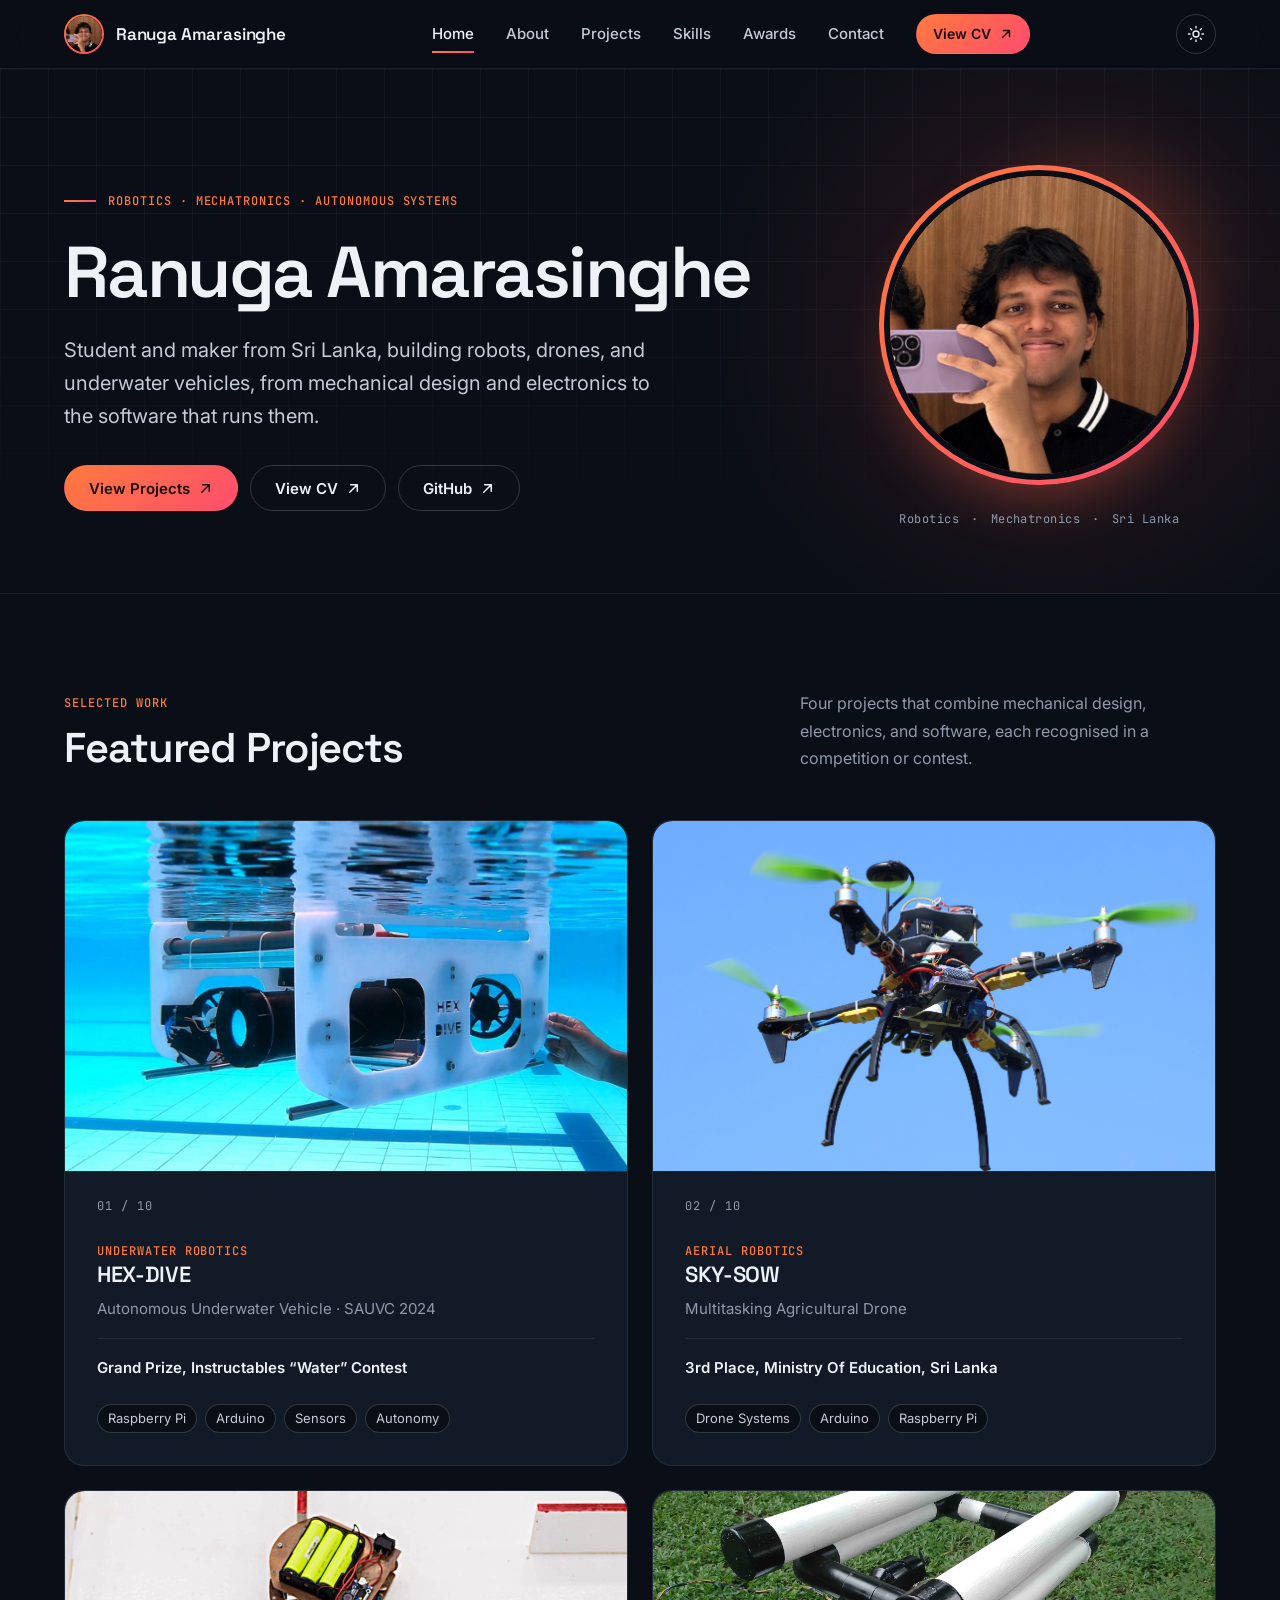
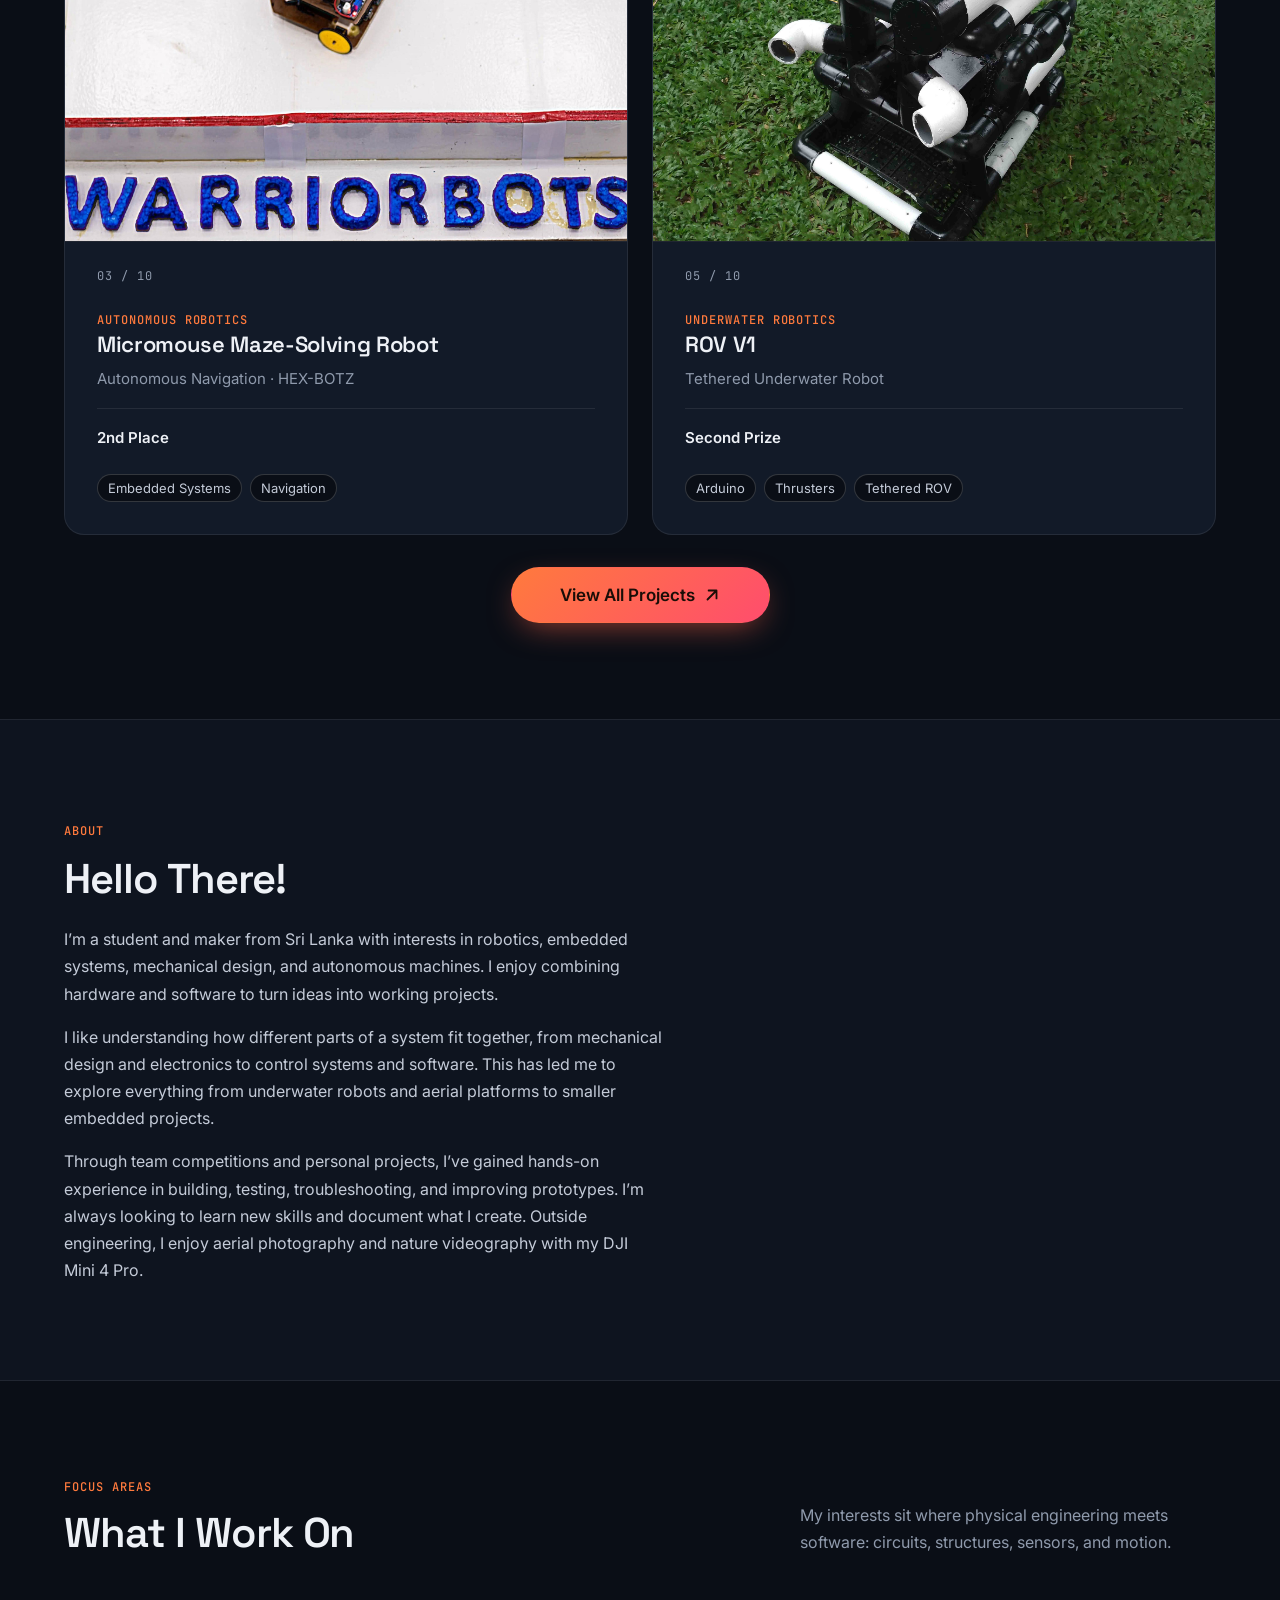
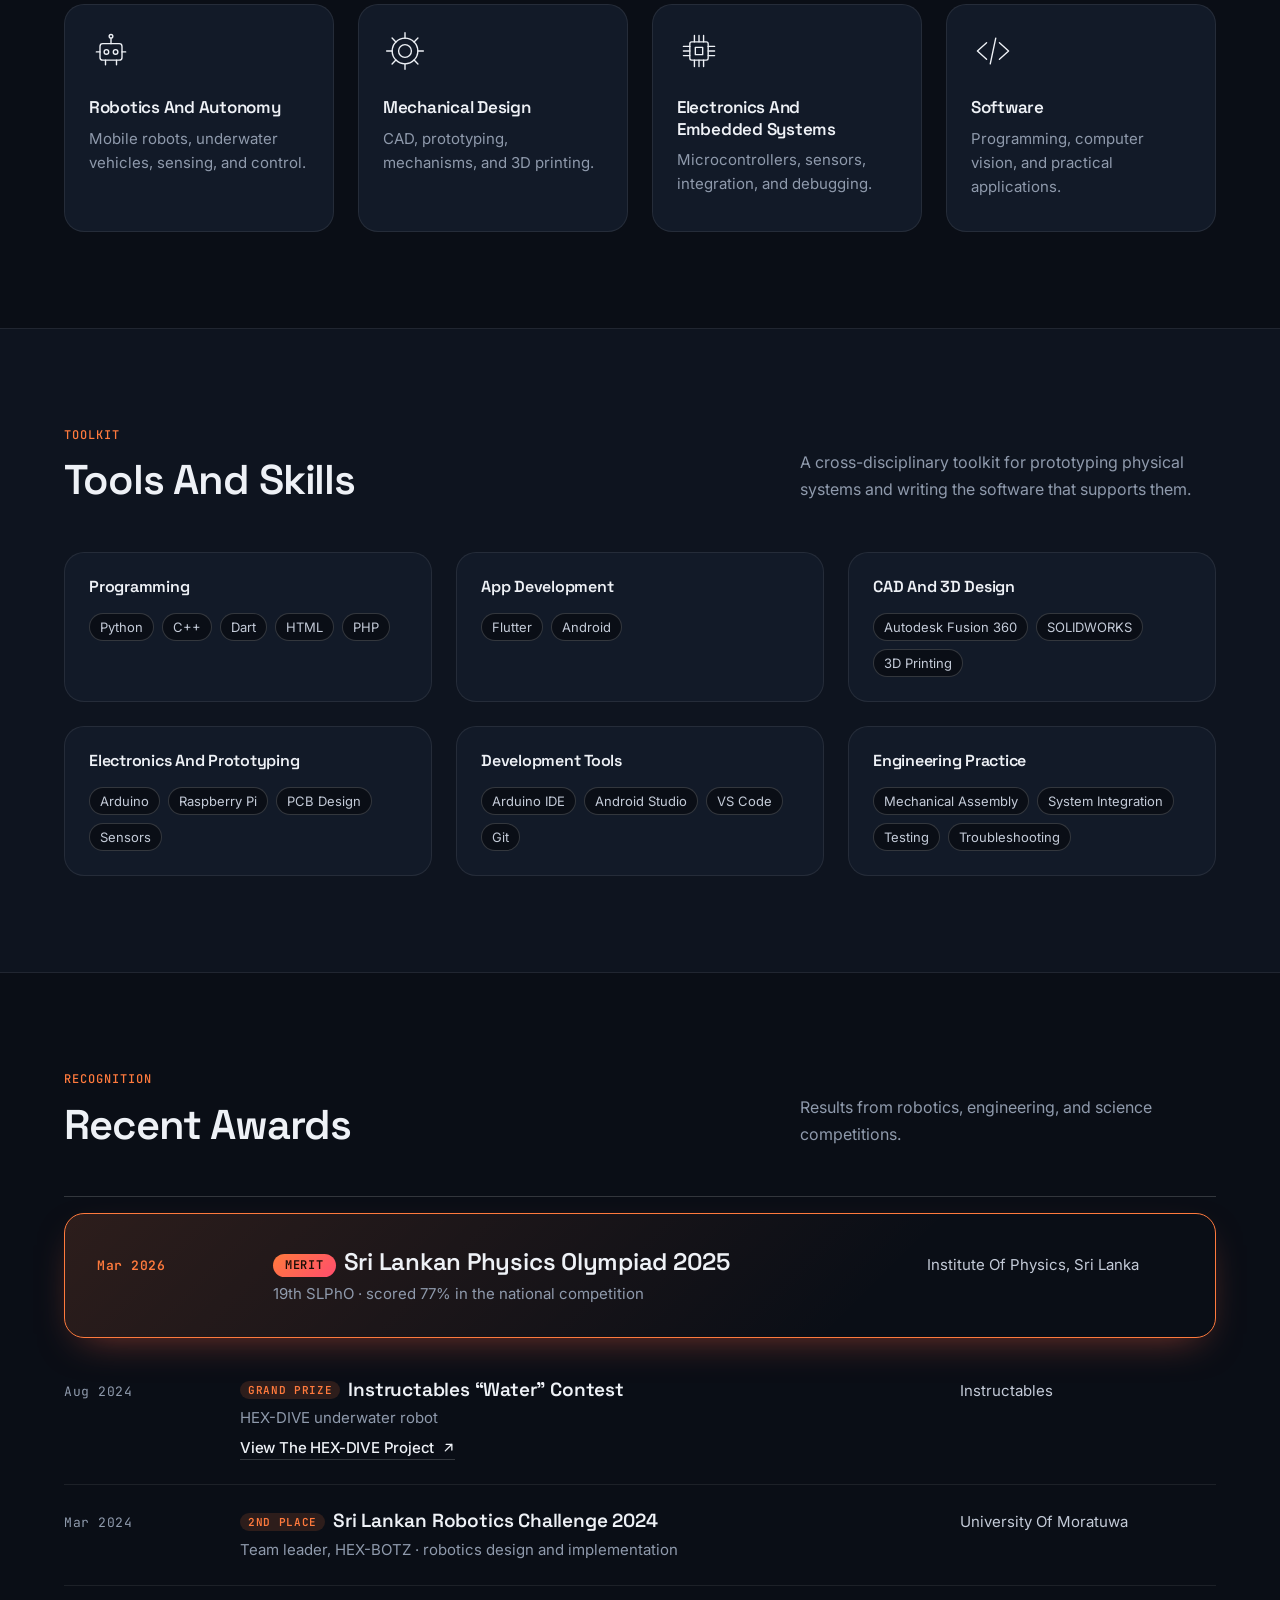
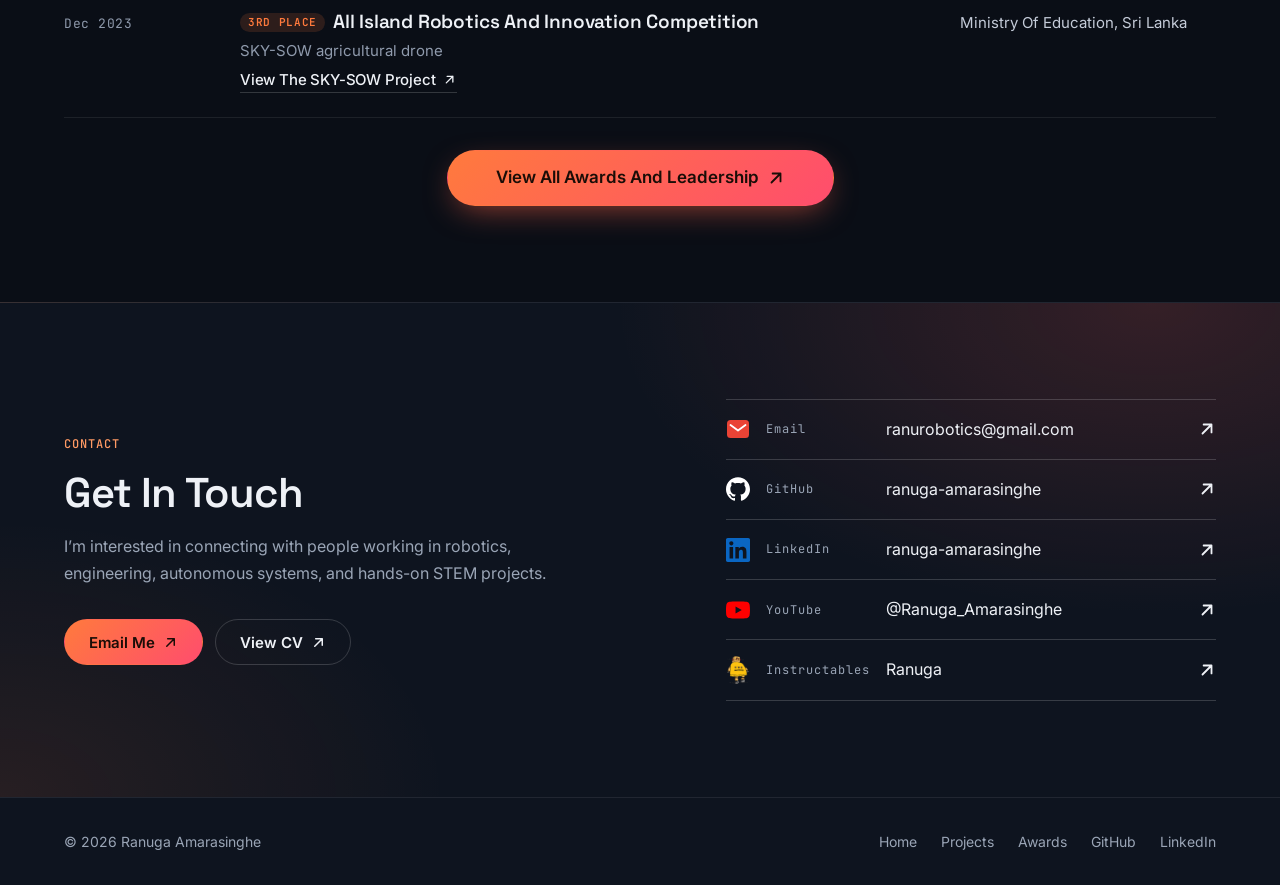
==== commit 03093c1f: "Update index.html Added Google site verification meta tag for SEO." ====
--- a/index.html
+++ b/index.html
@@ -3,6 +3,7 @@
 <head>
   <meta charset="utf-8">
   <meta name="viewport" content="width=device-width, initial-scale=1, viewport-fit=cover">
+  <meta name="google-site-verification" content="AW0zpa7QrCTf2XUi-MqdZpN6NVs88uuC0aUdsqd6Xj8" />
   <title>Ranuga Amarasinghe | Robotics and engineering portfolio</title>
   <meta name="description" content="Portfolio of Ranuga Amarasinghe, a student and maker in Sri Lanka working on robotics, mechatronics, autonomous systems, and engineering projects.">
   <meta name="theme-color" content="#0a0e16" id="themeColor">
